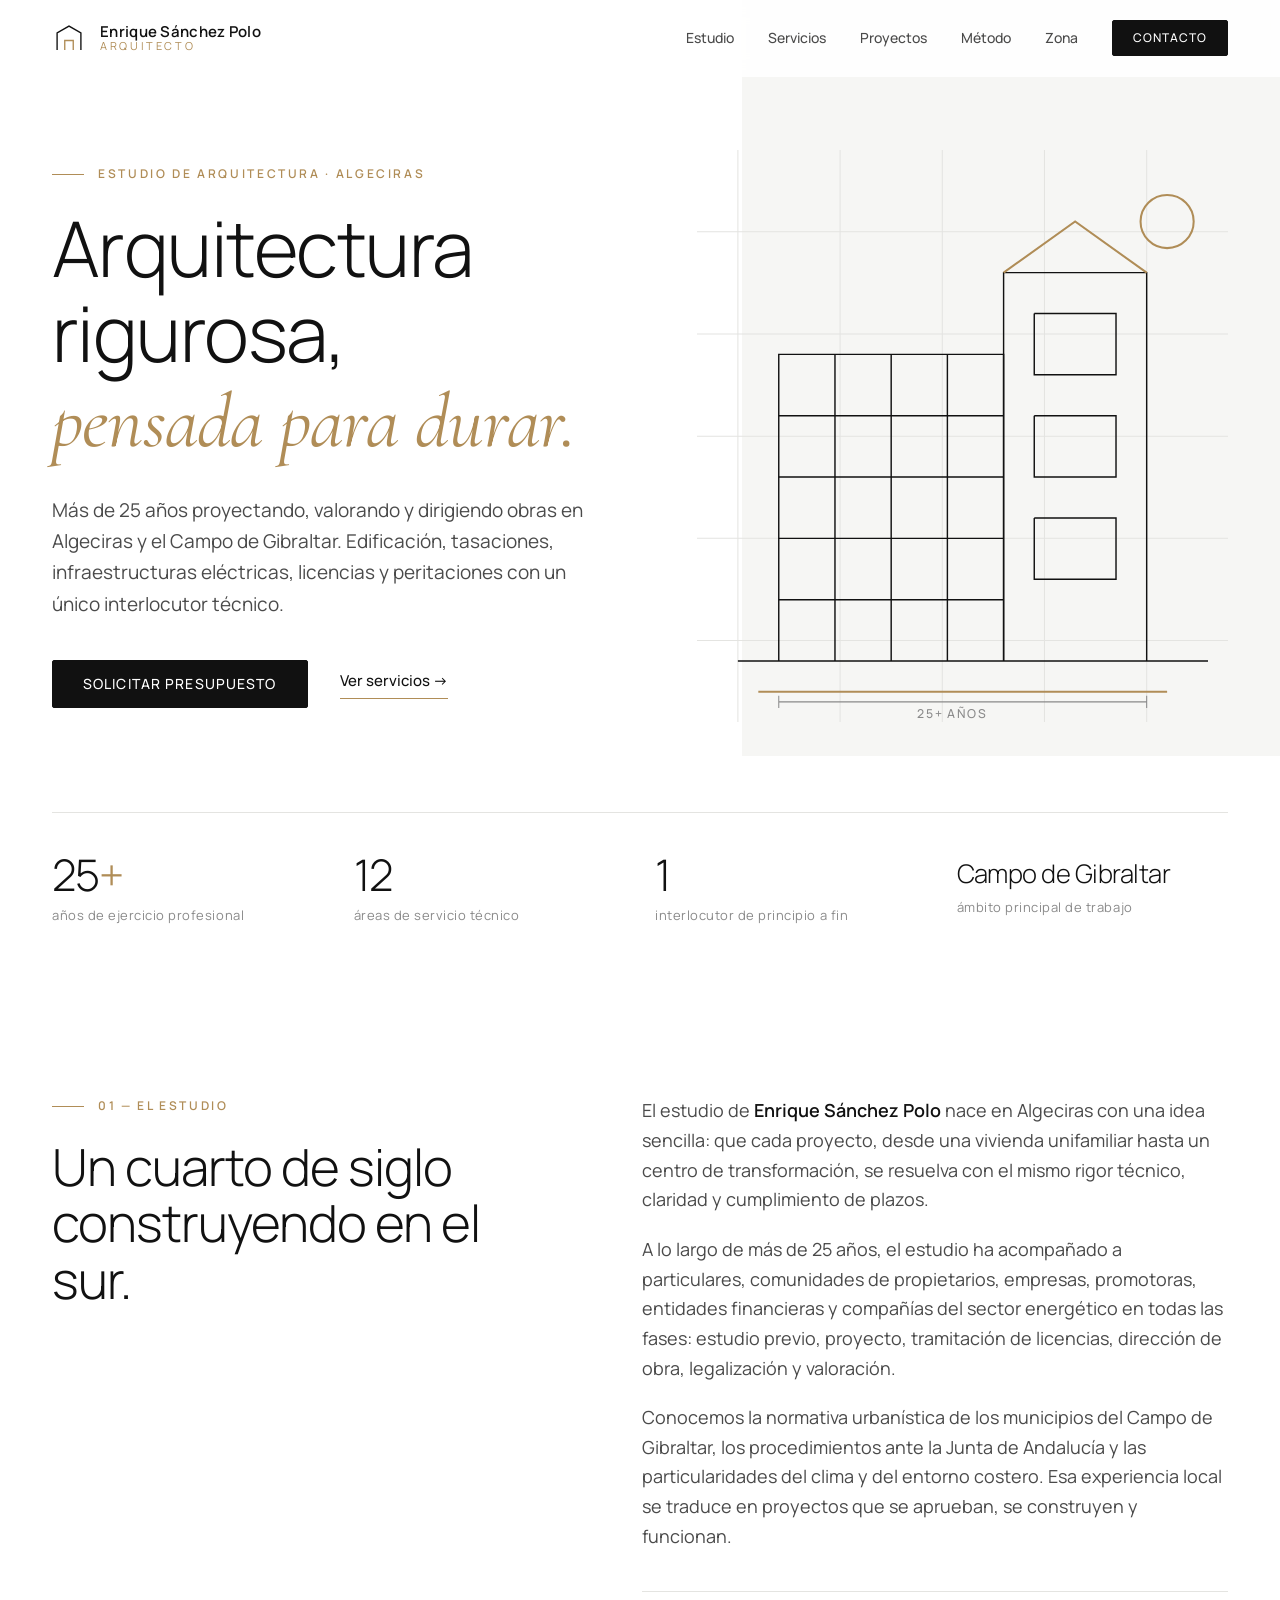
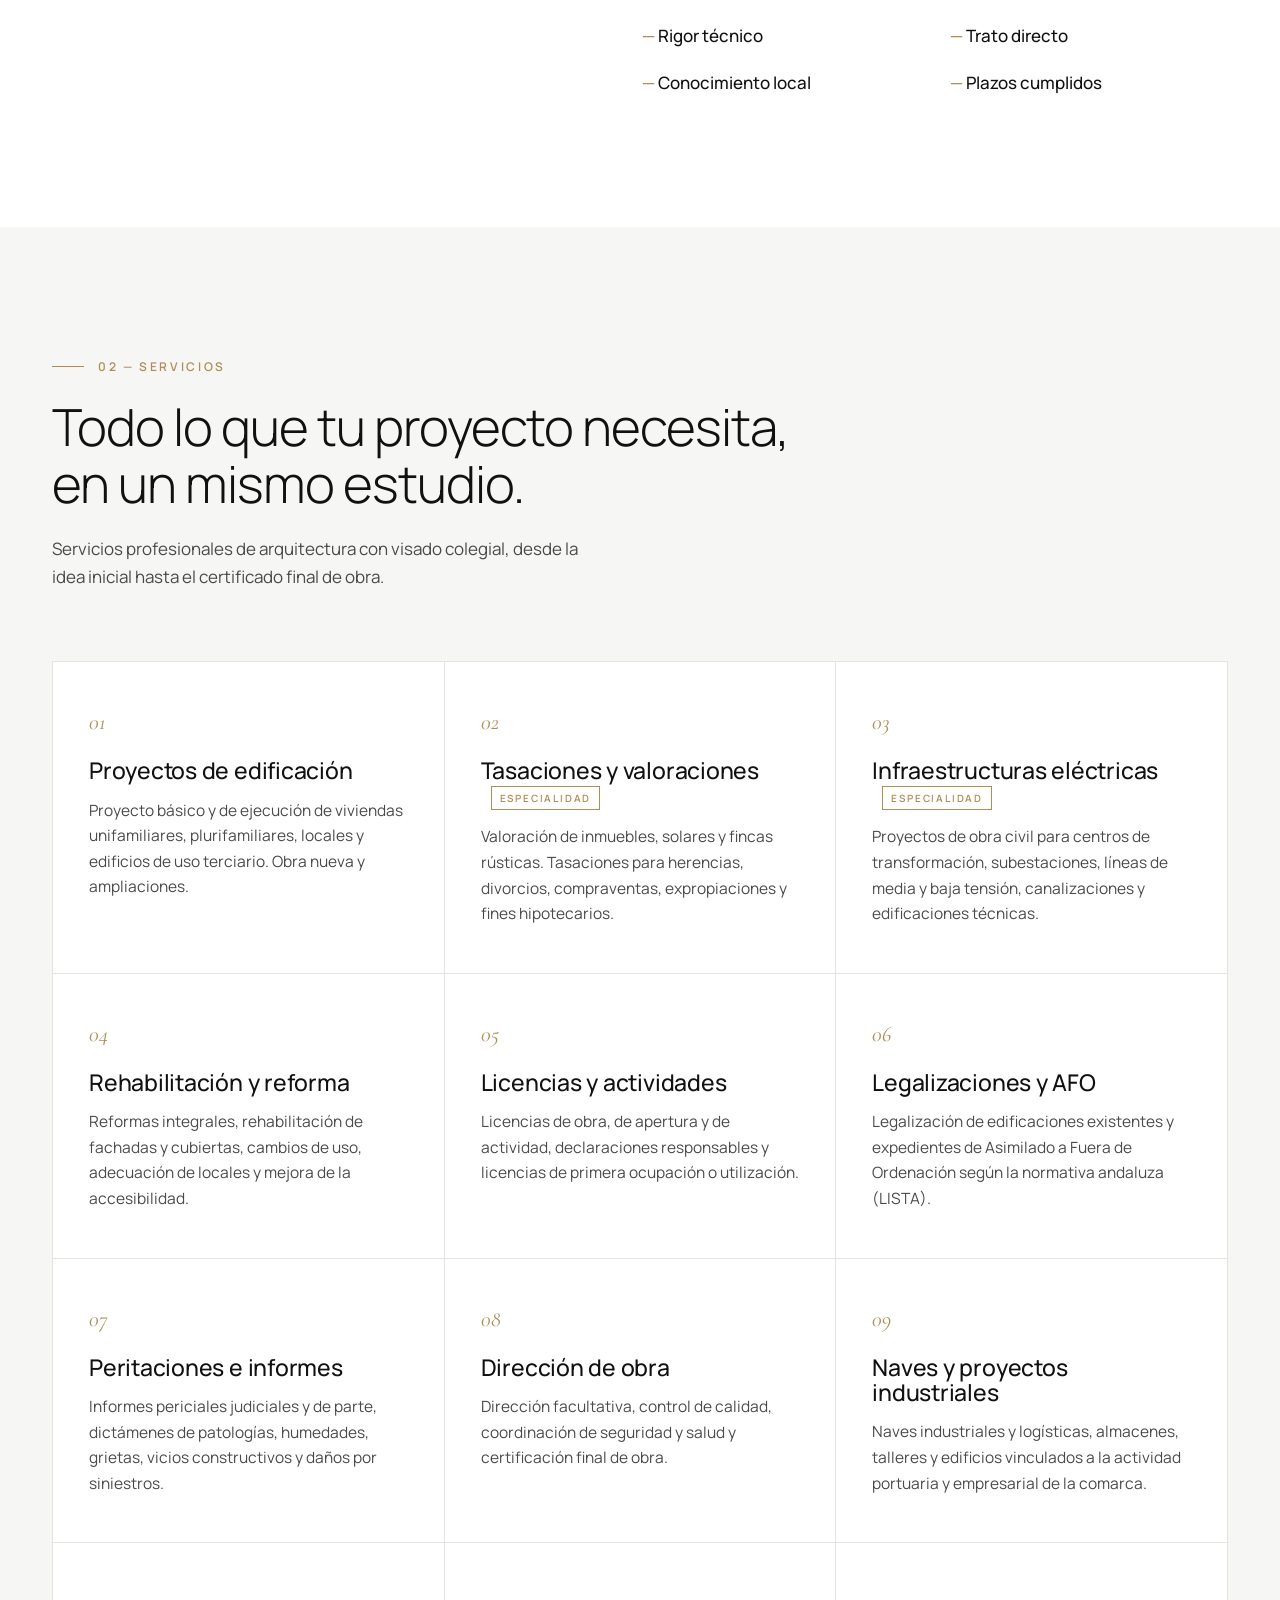
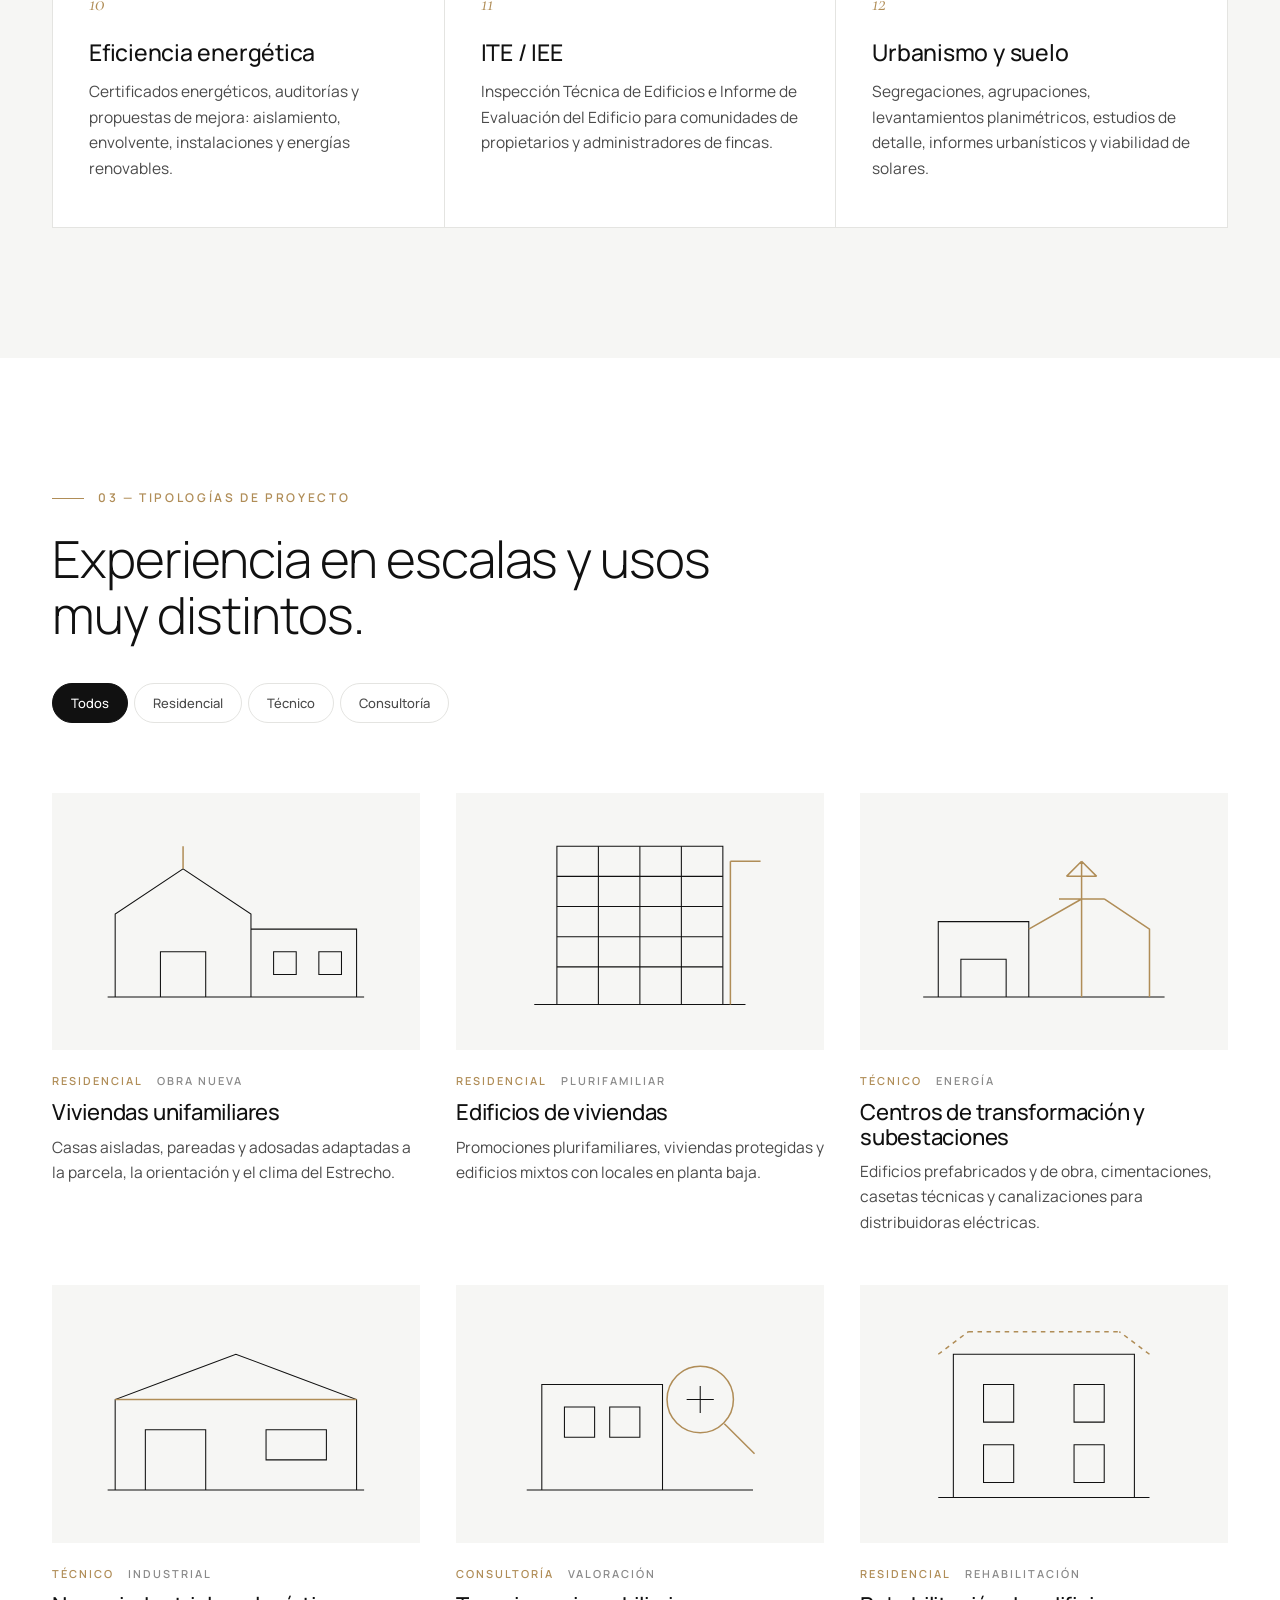
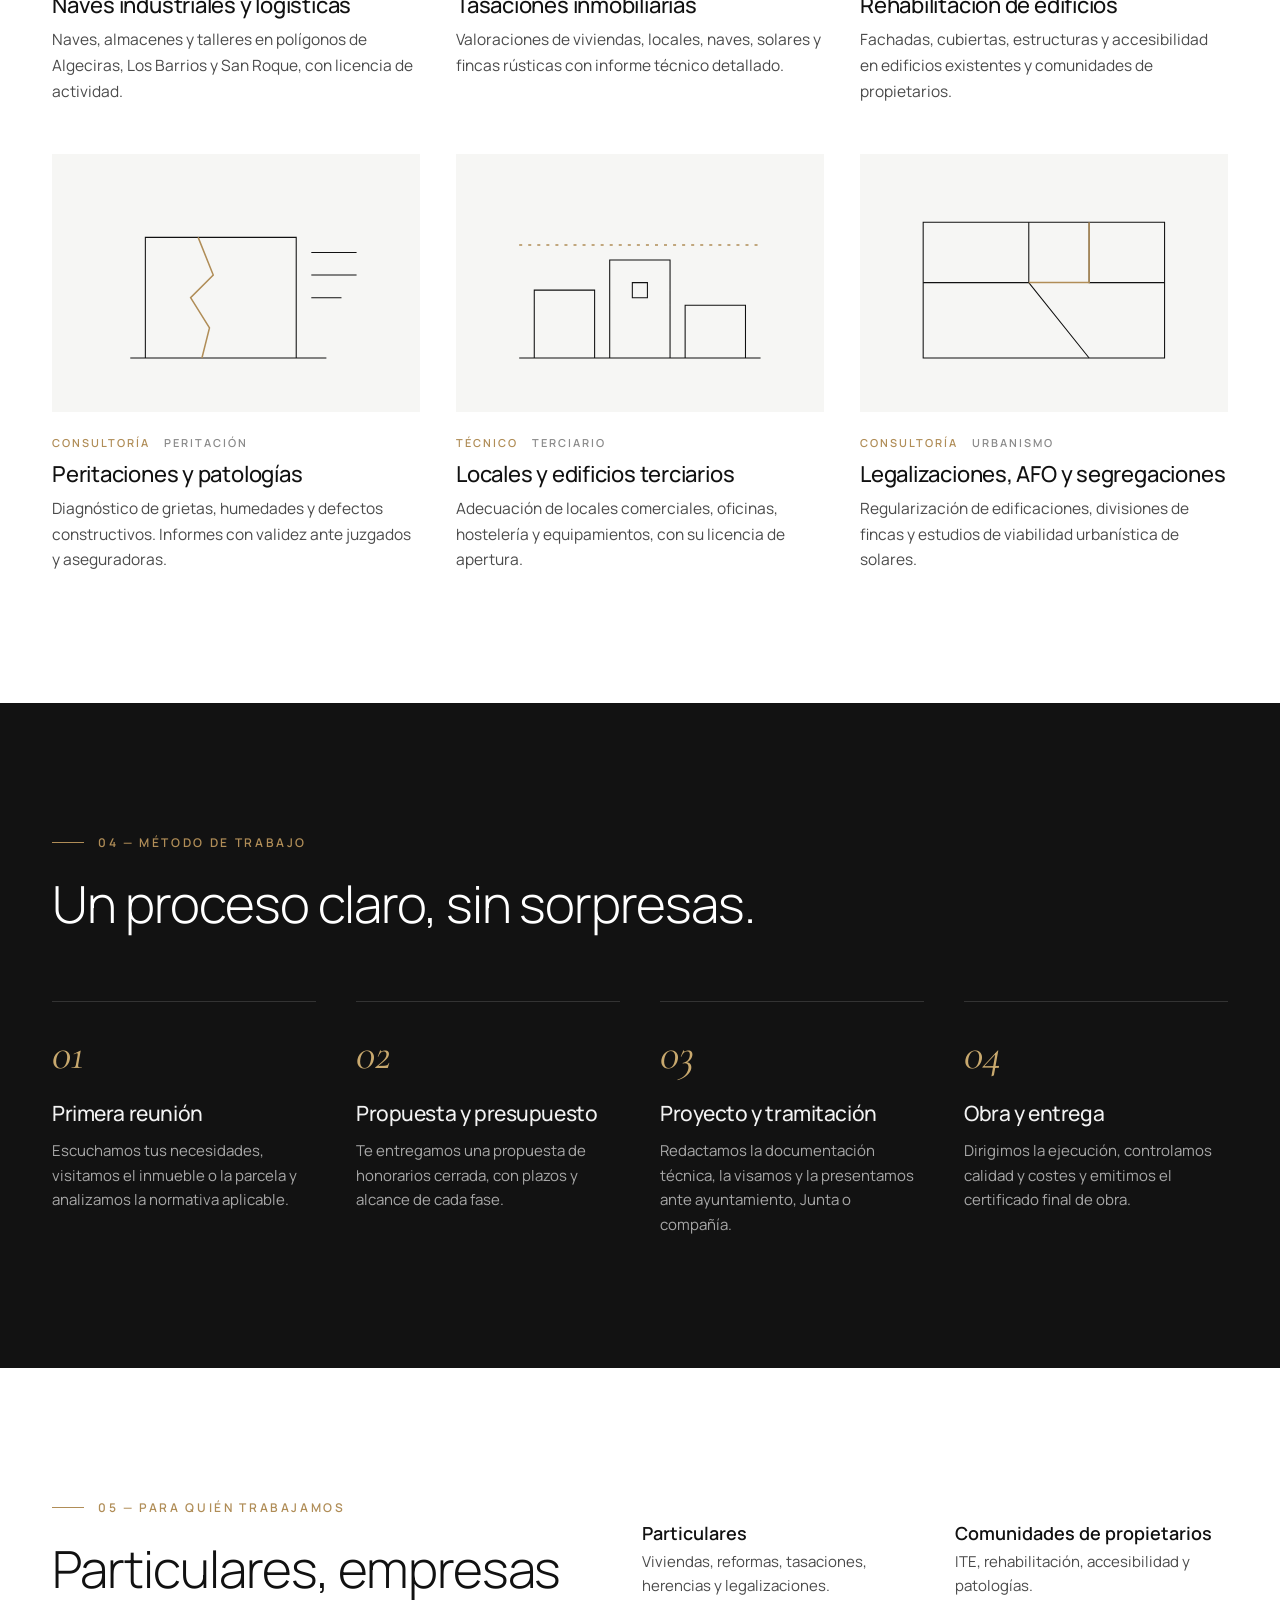
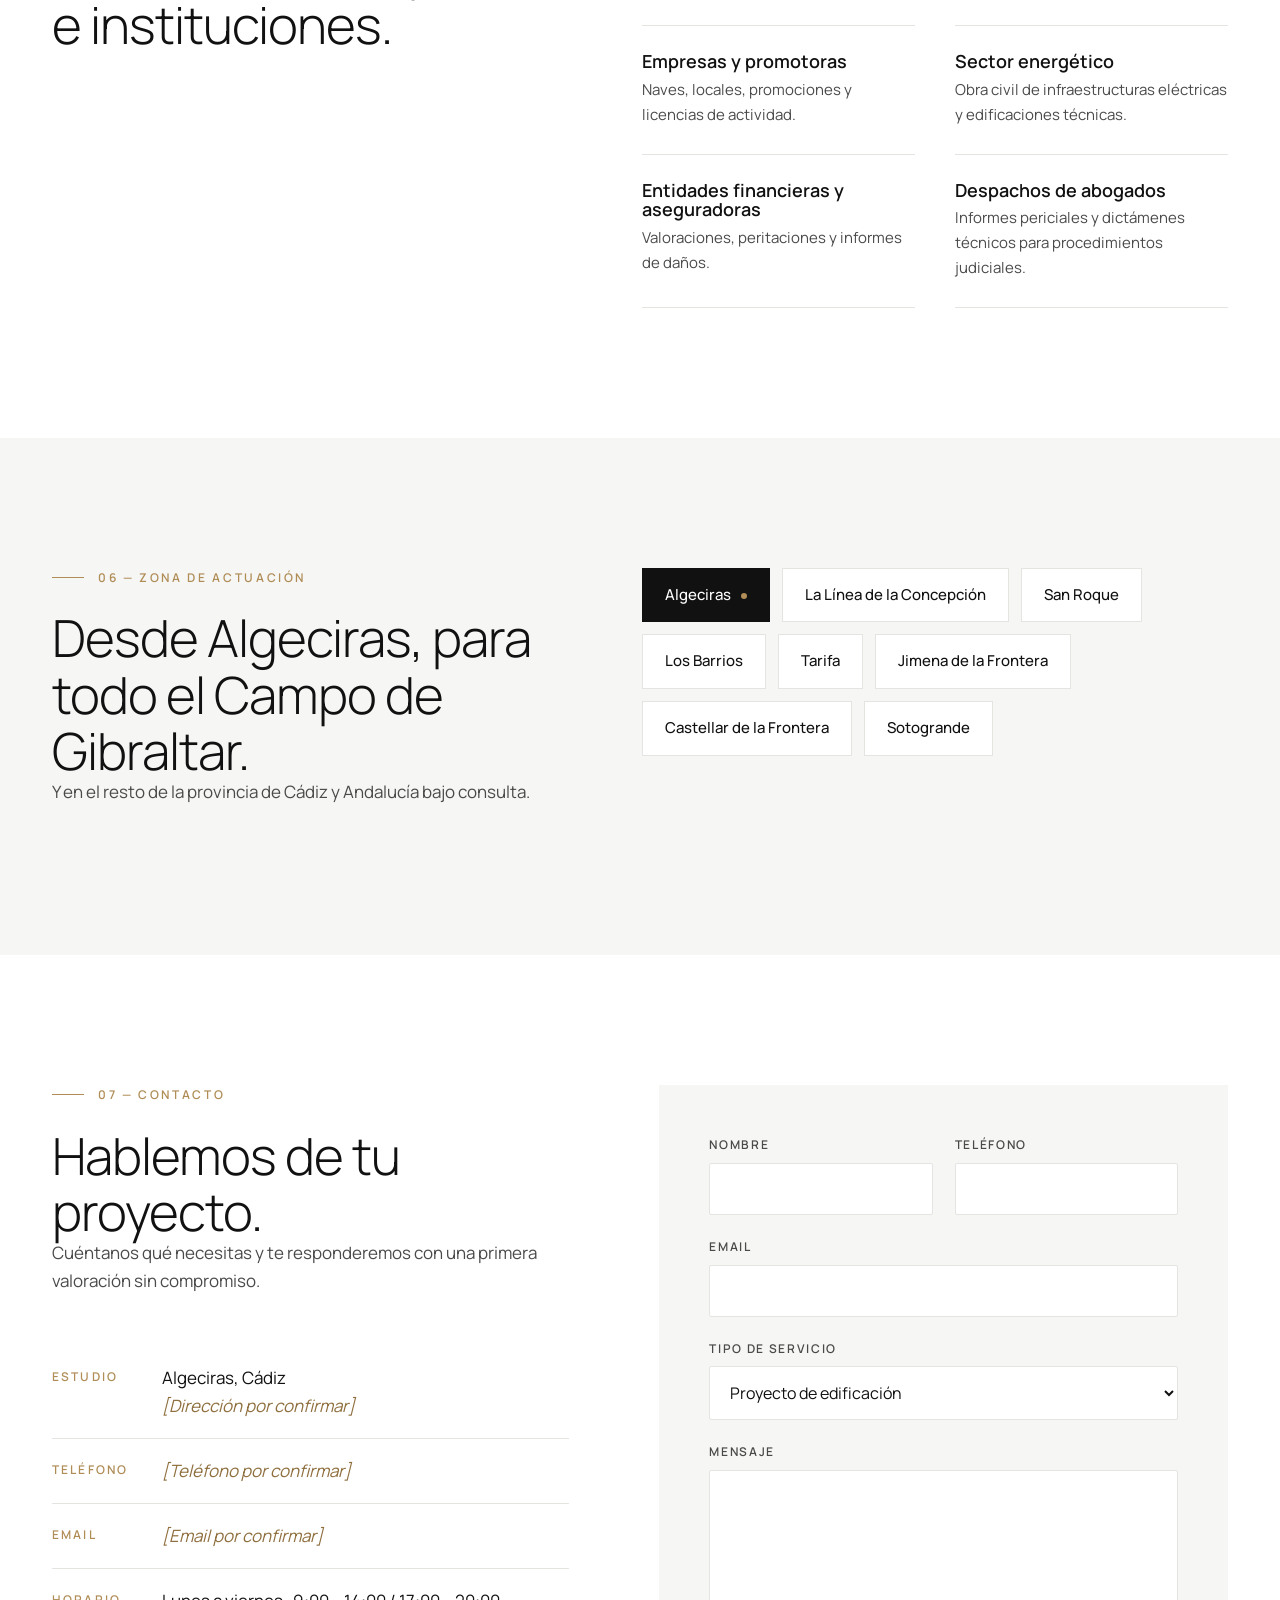
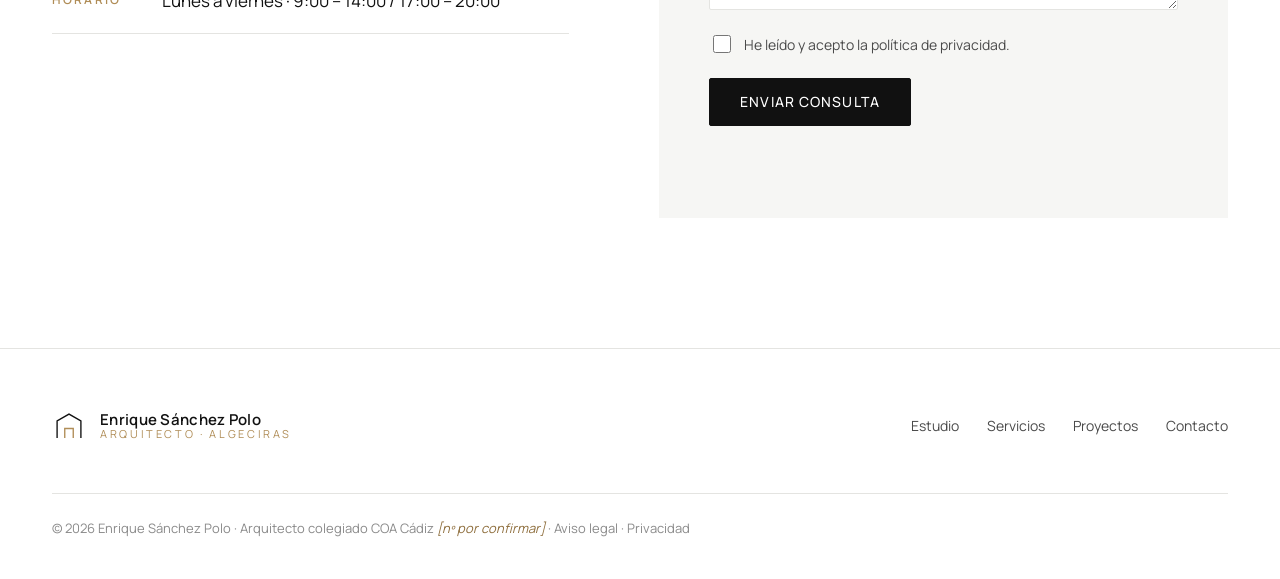
==== index.html @ bc20e87d "Web del estudio de arquitectura Enrique Sánchez Polo Página estática con diseño moderno en blanco, d" ====
<!doctype html>
<html lang="es">
<head>
  <meta charset="utf-8">
  <meta name="viewport" content="width=device-width, initial-scale=1">
  <title>Enrique Sánchez Polo · Arquitecto en Algeciras</title>
  <meta name="description" content="Estudio de arquitectura de Enrique Sánchez Polo en Algeciras. Más de 25 años de experiencia en proyectos de edificación, tasaciones, infraestructuras eléctricas, licencias, peritaciones y dirección de obra en el Campo de Gibraltar.">
  <link rel="preconnect" href="https://fonts.googleapis.com">
  <link rel="preconnect" href="https://fonts.gstatic.com" crossorigin>
  <link href="https://fonts.googleapis.com/css2?family=Manrope:wght@300;400;500;600&family=Cormorant+Garamond:ital,wght@0,400;0,500;1,400&display=swap" rel="stylesheet">
  <link rel="stylesheet" href="styles.css">
  <link rel="icon" href="data:image/svg+xml,%3Csvg xmlns='http://www.w3.org/2000/svg' viewBox='0 0 64 64'%3E%3Crect width='64' height='64' fill='%23fff'/%3E%3Cpath d='M14 50V22l18-10 18 10v28' fill='none' stroke='%23B08D57' stroke-width='3'/%3E%3Cpath d='M26 50V34h12v16' fill='none' stroke='%23111' stroke-width='3'/%3E%3C/svg%3E">
</head>
<body>

  <!-- CABECERA -->
  <header class="nav" id="top">
    <div class="nav__inner">
      <a href="#top" class="brand" aria-label="Inicio">
        <span class="brand__mark" aria-hidden="true">
          <svg viewBox="0 0 40 40"><path d="M6 34V14L20 6l14 8v20" /><path class="g" d="M15 34V23h10v11" /></svg>
        </span>
        <span class="brand__text">
          <strong>Enrique Sánchez Polo</strong>
          <small>Arquitecto</small>
        </span>
      </a>
      <button class="nav__toggle" aria-label="Abrir menú" aria-expanded="false"><span></span><span></span></button>
      <nav class="nav__links" aria-label="Principal">
        <a href="#estudio">Estudio</a>
        <a href="#servicios">Servicios</a>
        <a href="#tipologias">Proyectos</a>
        <a href="#metodo">Método</a>
        <a href="#zona">Zona</a>
        <a href="#contacto" class="btn btn--small">Contacto</a>
      </nav>
    </div>
  </header>

  <main>

    <!-- HERO -->
    <section class="hero">
      <div class="hero__grid container">
        <div class="hero__copy">
          <p class="eyebrow reveal">Estudio de arquitectura · Algeciras</p>
          <h1 class="reveal">Arquitectura rigurosa,<br><span class="gold">pensada para durar.</span></h1>
          <p class="lead reveal">Más de 25 años proyectando, valorando y dirigiendo obras en Algeciras y el Campo de Gibraltar. Edificación, tasaciones, infraestructuras eléctricas, licencias y peritaciones con un único interlocutor técnico.</p>
          <div class="hero__cta reveal">
            <a href="#contacto" class="btn">Solicitar presupuesto</a>
            <a href="#servicios" class="link-arrow">Ver servicios <span aria-hidden="true">→</span></a>
          </div>
        </div>

        <div class="hero__art reveal" aria-hidden="true">
          <svg viewBox="0 0 520 560" class="drawing">
            <!-- retícula -->
            <g class="grid-lines">
              <path d="M40 0v560M140 0v560M240 0v560M340 0v560M440 0v560"/>
              <path d="M0 80h520M0 180h520M0 280h520M0 380h520M0 480h520"/>
            </g>
            <!-- volumen principal -->
            <g class="ink">
              <path class="draw" d="M80 500V200h220v300"/>
              <path class="draw" d="M300 500V120h140v380"/>
              <path class="draw" d="M40 500h460"/>
              <path class="draw" d="M80 260h220M80 320h220M80 380h220M80 440h220"/>
              <path class="draw" d="M135 200v300M190 200v300M245 200v300"/>
              <path class="draw" d="M330 160h80v60h-80zM330 260h80v60h-80zM330 360h80v60h-80z"/>
            </g>
            <!-- acento dorado -->
            <g class="gold-line">
              <path class="draw" d="M300 120l70-50 70 50"/>
              <path class="draw" d="M60 530h400"/>
              <circle cx="460" cy="70" r="26" class="draw"/>
            </g>
            <!-- cotas -->
            <g class="dim">
              <path d="M80 540h360M80 534v12M440 534v12"/>
              <text x="250" y="556" text-anchor="middle">25+ años</text>
            </g>
          </svg>
        </div>
      </div>

      <div class="container">
        <ul class="stats">
          <li class="reveal"><strong>25<span class="gold">+</span></strong><span>años de ejercicio profesional</span></li>
          <li class="reveal"><strong>12</strong><span>áreas de servicio técnico</span></li>
          <li class="reveal"><strong>1</strong><span>interlocutor de principio a fin</span></li>
          <li class="reveal"><strong class="stats__text">Campo de Gibraltar</strong><span>ámbito principal de trabajo</span></li>
        </ul>
      </div>
    </section>

    <!-- ESTUDIO -->
    <section class="section" id="estudio">
      <div class="container split">
        <div>
          <p class="eyebrow reveal">01 — El estudio</p>
          <h2 class="reveal">Un cuarto de siglo construyendo en el sur.</h2>
        </div>
        <div class="split__body">
          <p class="reveal">El estudio de <strong>Enrique Sánchez Polo</strong> nace en Algeciras con una idea sencilla: que cada proyecto, desde una vivienda unifamiliar hasta un centro de transformación, se resuelva con el mismo rigor técnico, claridad y cumplimiento de plazos.</p>
          <p class="reveal">A lo largo de más de 25 años, el estudio ha acompañado a particulares, comunidades de propietarios, empresas, promotoras, entidades financieras y compañías del sector energético en todas las fases: estudio previo, proyecto, tramitación de licencias, dirección de obra, legalización y valoración.</p>
          <p class="reveal">Conocemos la normativa urbanística de los municipios del Campo de Gibraltar, los procedimientos ante la Junta de Andalucía y las particularidades del clima y del entorno costero. Esa experiencia local se traduce en proyectos que se aprueban, se construyen y funcionan.</p>
          <div class="values reveal">
            <div><span class="gold">—</span> Rigor técnico</div>
            <div><span class="gold">—</span> Trato directo</div>
            <div><span class="gold">—</span> Conocimiento local</div>
            <div><span class="gold">—</span> Plazos cumplidos</div>
          </div>
        </div>
      </div>
    </section>

    <!-- SERVICIOS -->
    <section class="section section--grey" id="servicios">
      <div class="container">
        <div class="section__head">
          <p class="eyebrow reveal">02 — Servicios</p>
          <h2 class="reveal">Todo lo que tu proyecto necesita, en un mismo estudio.</h2>
          <p class="section__intro reveal">Servicios profesionales de arquitectura con visado colegial, desde la idea inicial hasta el certificado final de obra.</p>
        </div>

        <div class="services">
          <article class="service reveal">
            <span class="service__num">01</span>
            <h3>Proyectos de edificación</h3>
            <p>Proyecto básico y de ejecución de viviendas unifamiliares, plurifamiliares, locales y edificios de uso terciario. Obra nueva y ampliaciones.</p>
          </article>
          <article class="service service--featured reveal">
            <span class="service__num">02</span>
            <h3>Tasaciones y valoraciones</h3>
            <p>Valoración de inmuebles, solares y fincas rústicas. Tasaciones para herencias, divorcios, compraventas, expropiaciones y fines hipotecarios.</p>
          </article>
          <article class="service service--featured reveal">
            <span class="service__num">03</span>
            <h3>Infraestructuras eléctricas</h3>
            <p>Proyectos de obra civil para centros de transformación, subestaciones, líneas de media y baja tensión, canalizaciones y edificaciones técnicas.</p>
          </article>
          <article class="service reveal">
            <span class="service__num">04</span>
            <h3>Rehabilitación y reforma</h3>
            <p>Reformas integrales, rehabilitación de fachadas y cubiertas, cambios de uso, adecuación de locales y mejora de la accesibilidad.</p>
          </article>
          <article class="service reveal">
            <span class="service__num">05</span>
            <h3>Licencias y actividades</h3>
            <p>Licencias de obra, de apertura y de actividad, declaraciones responsables y licencias de primera ocupación o utilización.</p>
          </article>
          <article class="service reveal">
            <span class="service__num">06</span>
            <h3>Legalizaciones y AFO</h3>
            <p>Legalización de edificaciones existentes y expedientes de Asimilado a Fuera de Ordenación según la normativa andaluza (LISTA).</p>
          </article>
          <article class="service reveal">
            <span class="service__num">07</span>
            <h3>Peritaciones e informes</h3>
            <p>Informes periciales judiciales y de parte, dictámenes de patologías, humedades, grietas, vicios constructivos y daños por siniestros.</p>
          </article>
          <article class="service reveal">
            <span class="service__num">08</span>
            <h3>Dirección de obra</h3>
            <p>Dirección facultativa, control de calidad, coordinación de seguridad y salud y certificación final de obra.</p>
          </article>
          <article class="service reveal">
            <span class="service__num">09</span>
            <h3>Naves y proyectos industriales</h3>
            <p>Naves industriales y logísticas, almacenes, talleres y edificios vinculados a la actividad portuaria y empresarial de la comarca.</p>
          </article>
          <article class="service reveal">
            <span class="service__num">10</span>
            <h3>Eficiencia energética</h3>
            <p>Certificados energéticos, auditorías y propuestas de mejora: aislamiento, envolvente, instalaciones y energías renovables.</p>
          </article>
          <article class="service reveal">
            <span class="service__num">11</span>
            <h3>ITE / IEE</h3>
            <p>Inspección Técnica de Edificios e Informe de Evaluación del Edificio para comunidades de propietarios y administradores de fincas.</p>
          </article>
          <article class="service reveal">
            <span class="service__num">12</span>
            <h3>Urbanismo y suelo</h3>
            <p>Segregaciones, agrupaciones, levantamientos planimétricos, estudios de detalle, informes urbanísticos y viabilidad de solares.</p>
          </article>
        </div>
      </div>
    </section>

    <!-- TIPOLOGÍAS -->
    <section class="section" id="tipologias">
      <div class="container">
        <div class="section__head section__head--row">
          <div>
            <p class="eyebrow reveal">03 — Tipologías de proyecto</p>
            <h2 class="reveal">Experiencia en escalas y usos muy distintos.</h2>
          </div>
          <div class="filters reveal" role="tablist" aria-label="Filtrar tipologías">
            <button class="filter is-active" data-filter="all">Todos</button>
            <button class="filter" data-filter="residencial">Residencial</button>
            <button class="filter" data-filter="tecnico">Técnico</button>
            <button class="filter" data-filter="consultoria">Consultoría</button>
          </div>
        </div>

        <div class="projects">
          <article class="project reveal" data-cat="residencial">
            <div class="project__img">
              <svg viewBox="0 0 400 280" aria-hidden="true"><path class="ink" d="M40 240V130l90-60 90 60v110M220 240V150h140v90M30 240h340"/><path class="ink" d="M100 240v-60h60v60M250 180h30v30h-30zM310 180h30v30h-30z"/><path class="gold-stroke" d="M130 70V40"/></svg>
            </div>
            <div class="project__meta"><span>Residencial</span><span>Obra nueva</span></div>
            <h3>Viviendas unifamiliares</h3>
            <p>Casas aisladas, pareadas y adosadas adaptadas a la parcela, la orientación y el clima del Estrecho.</p>
          </article>

          <article class="project reveal" data-cat="residencial">
            <div class="project__img">
              <svg viewBox="0 0 400 280" aria-hidden="true"><path class="ink" d="M90 250V40h220v210M60 250h280"/><path class="ink" d="M90 80h220M90 120h220M90 160h220M90 200h220M145 40v210M200 40v210M255 40v210"/><path class="gold-stroke" d="M320 60h40M320 250V60"/></svg>
            </div>
            <div class="project__meta"><span>Residencial</span><span>Plurifamiliar</span></div>
            <h3>Edificios de viviendas</h3>
            <p>Promociones plurifamiliares, viviendas protegidas y edificios mixtos con locales en planta baja.</p>
          </article>

          <article class="project reveal" data-cat="tecnico">
            <div class="project__img">
              <svg viewBox="0 0 400 280" aria-hidden="true"><path class="ink" d="M60 240V140h120v100M40 240h320"/><path class="ink" d="M90 240v-50h60v50"/><path class="gold-stroke" d="M250 240V60M230 80h40M220 110h60M250 60l-20 20M250 60l20 20M180 150l70-40M280 110l60 40v90"/></svg>
            </div>
            <div class="project__meta"><span>Técnico</span><span>Energía</span></div>
            <h3>Centros de transformación y subestaciones</h3>
            <p>Edificios prefabricados y de obra, cimentaciones, casetas técnicas y canalizaciones para distribuidoras eléctricas.</p>
          </article>

          <article class="project reveal" data-cat="tecnico">
            <div class="project__img">
              <svg viewBox="0 0 400 280" aria-hidden="true"><path class="ink" d="M40 240V120l160-60 160 60v120M30 240h340"/><path class="ink" d="M80 240v-80h80v80M240 160h80v40h-80z"/><path class="gold-stroke" d="M40 120h320"/></svg>
            </div>
            <div class="project__meta"><span>Técnico</span><span>Industrial</span></div>
            <h3>Naves industriales y logísticas</h3>
            <p>Naves, almacenes y talleres en polígonos de Algeciras, Los Barrios y San Roque, con licencia de actividad.</p>
          </article>

          <article class="project reveal" data-cat="consultoria">
            <div class="project__img">
              <svg viewBox="0 0 400 280" aria-hidden="true"><path class="ink" d="M70 240V100h160v140M50 240h300"/><path class="ink" d="M100 130h40v40h-40zM160 130h40v40h-40z"/><circle class="gold-stroke" cx="280" cy="120" r="44"/><path class="gold-stroke" d="M312 152l40 40"/><path class="ink" d="M262 120h36M280 102v36"/></svg>
            </div>
            <div class="project__meta"><span>Consultoría</span><span>Valoración</span></div>
            <h3>Tasaciones inmobiliarias</h3>
            <p>Valoraciones de viviendas, locales, naves, solares y fincas rústicas con informe técnico detallado.</p>
          </article>

          <article class="project reveal" data-cat="residencial">
            <div class="project__img">
              <svg viewBox="0 0 400 280" aria-hidden="true"><path class="ink" d="M80 250V60h240v190M60 250h280"/><path class="ink" d="M120 100h40v50h-40zM240 100h40v50h-40zM120 180h40v50h-40zM240 180h40v50h-40z"/><path class="gold-stroke" d="M60 60l40-30M340 60l-40-30M100 30h200" stroke-dasharray="6 6"/></svg>
            </div>
            <div class="project__meta"><span>Residencial</span><span>Rehabilitación</span></div>
            <h3>Rehabilitación de edificios</h3>
            <p>Fachadas, cubiertas, estructuras y accesibilidad en edificios existentes y comunidades de propietarios.</p>
          </article>

          <article class="project reveal" data-cat="consultoria">
            <div class="project__img">
              <svg viewBox="0 0 400 280" aria-hidden="true"><path class="ink" d="M80 240V80h200v160M60 240h260"/><path class="gold-stroke" d="M150 80l20 50-30 30 25 40-10 40"/><path class="ink" d="M300 100h60M300 130h60M300 160h40"/></svg>
            </div>
            <div class="project__meta"><span>Consultoría</span><span>Peritación</span></div>
            <h3>Peritaciones y patologías</h3>
            <p>Diagnóstico de grietas, humedades y defectos constructivos. Informes con validez ante juzgados y aseguradoras.</p>
          </article>

          <article class="project reveal" data-cat="tecnico">
            <div class="project__img">
              <svg viewBox="0 0 400 280" aria-hidden="true"><path class="ink" d="M40 240h320M60 240V150h80v90M160 240V110h80v130M260 240V170h80v70"/><path class="gold-stroke" d="M40 90h320" stroke-dasharray="4 8"/><path class="ink" d="M190 140h20v20h-20z"/></svg>
            </div>
            <div class="project__meta"><span>Técnico</span><span>Terciario</span></div>
            <h3>Locales y edificios terciarios</h3>
            <p>Adecuación de locales comerciales, oficinas, hostelería y equipamientos, con su licencia de apertura.</p>
          </article>

          <article class="project reveal" data-cat="consultoria">
            <div class="project__img">
              <svg viewBox="0 0 400 280" aria-hidden="true"><path class="ink" d="M40 60h320v180H40z"/><path class="ink" d="M40 140h140V60M180 140l80 100M260 60v80h100"/><path class="gold-stroke" d="M180 140h80v-80"/></svg>
            </div>
            <div class="project__meta"><span>Consultoría</span><span>Urbanismo</span></div>
            <h3>Legalizaciones, AFO y segregaciones</h3>
            <p>Regularización de edificaciones, divisiones de fincas y estudios de viabilidad urbanística de solares.</p>
          </article>
        </div>
      </div>
    </section>

    <!-- MÉTODO -->
    <section class="section section--dark" id="metodo">
      <div class="container">
        <div class="section__head">
          <p class="eyebrow reveal">04 — Método de trabajo</p>
          <h2 class="reveal">Un proceso claro, sin sorpresas.</h2>
        </div>
        <ol class="steps">
          <li class="reveal"><span class="steps__n">01</span><h3>Primera reunión</h3><p>Escuchamos tus necesidades, visitamos el inmueble o la parcela y analizamos la normativa aplicable.</p></li>
          <li class="reveal"><span class="steps__n">02</span><h3>Propuesta y presupuesto</h3><p>Te entregamos una propuesta de honorarios cerrada, con plazos y alcance de cada fase.</p></li>
          <li class="reveal"><span class="steps__n">03</span><h3>Proyecto y tramitación</h3><p>Redactamos la documentación técnica, la visamos y la presentamos ante ayuntamiento, Junta o compañía.</p></li>
          <li class="reveal"><span class="steps__n">04</span><h3>Obra y entrega</h3><p>Dirigimos la ejecución, controlamos calidad y costes y emitimos el certificado final de obra.</p></li>
        </ol>
      </div>
    </section>

    <!-- CLIENTES -->
    <section class="section">
      <div class="container split">
        <div>
          <p class="eyebrow reveal">05 — Para quién trabajamos</p>
          <h2 class="reveal">Particulares, empresas e instituciones.</h2>
        </div>
        <ul class="clients">
          <li class="reveal"><h3>Particulares</h3><p>Viviendas, reformas, tasaciones, herencias y legalizaciones.</p></li>
          <li class="reveal"><h3>Comunidades de propietarios</h3><p>ITE, rehabilitación, accesibilidad y patologías.</p></li>
          <li class="reveal"><h3>Empresas y promotoras</h3><p>Naves, locales, promociones y licencias de actividad.</p></li>
          <li class="reveal"><h3>Sector energético</h3><p>Obra civil de infraestructuras eléctricas y edificaciones técnicas.</p></li>
          <li class="reveal"><h3>Entidades financieras y aseguradoras</h3><p>Valoraciones, peritaciones y informes de daños.</p></li>
          <li class="reveal"><h3>Despachos de abogados</h3><p>Informes periciales y dictámenes técnicos para procedimientos judiciales.</p></li>
        </ul>
      </div>
    </section>

    <!-- ZONA -->
    <section class="section section--grey" id="zona">
      <div class="container split">
        <div>
          <p class="eyebrow reveal">06 — Zona de actuación</p>
          <h2 class="reveal">Desde Algeciras, para todo el Campo de Gibraltar.</h2>
          <p class="reveal muted">Y en el resto de la provincia de Cádiz y Andalucía bajo consulta.</p>
        </div>
        <ul class="towns reveal">
          <li class="is-main">Algeciras</li>
          <li>La Línea de la Concepción</li>
          <li>San Roque</li>
          <li>Los Barrios</li>
          <li>Tarifa</li>
          <li>Jimena de la Frontera</li>
          <li>Castellar de la Frontera</li>
          <li>Sotogrande</li>
        </ul>
      </div>
    </section>

    <!-- CONTACTO -->
    <section class="section" id="contacto">
      <div class="container contact">
        <div class="contact__info">
          <p class="eyebrow reveal">07 — Contacto</p>
          <h2 class="reveal">Hablemos de tu proyecto.</h2>
          <p class="reveal muted">Cuéntanos qué necesitas y te responderemos con una primera valoración sin compromiso.</p>
          <dl class="contact__list reveal">
            <div><dt>Estudio</dt><dd>Algeciras, Cádiz<br><span class="todo">[Dirección por confirmar]</span></dd></div>
            <div><dt>Teléfono</dt><dd><a href="tel:+34000000000" class="todo">[Teléfono por confirmar]</a></dd></div>
            <div><dt>Email</dt><dd><a href="mailto:info@enriquesanchezpolo.es" class="todo">[Email por confirmar]</a></dd></div>
            <div><dt>Horario</dt><dd>Lunes a viernes · 9:00 – 14:00 / 17:00 – 20:00</dd></div>
          </dl>
        </div>

        <form class="form reveal" id="contact-form" novalidate>
          <div class="form__row">
            <label>Nombre<input type="text" name="nombre" required autocomplete="name"></label>
            <label>Teléfono<input type="tel" name="telefono" autocomplete="tel"></label>
          </div>
          <label>Email<input type="email" name="email" required autocomplete="email"></label>
          <label>Tipo de servicio
            <select name="servicio">
              <option>Proyecto de edificación</option>
              <option>Tasación / valoración</option>
              <option>Infraestructura eléctrica</option>
              <option>Rehabilitación o reforma</option>
              <option>Licencia o legalización</option>
              <option>Peritación o informe</option>
              <option>Otro</option>
            </select>
          </label>
          <label>Mensaje<textarea name="mensaje" rows="5" required></textarea></label>
          <label class="check"><input type="checkbox" required> He leído y acepto la política de privacidad.</label>
          <button type="submit" class="btn">Enviar consulta</button>
          <p class="form__status" role="status" aria-live="polite"></p>
        </form>
      </div>
    </section>
  </main>

  <footer class="footer">
    <div class="container footer__inner">
      <div class="brand brand--footer">
        <span class="brand__mark" aria-hidden="true"><svg viewBox="0 0 40 40"><path d="M6 34V14L20 6l14 8v20" /><path class="g" d="M15 34V23h10v11" /></svg></span>
        <span class="brand__text"><strong>Enrique Sánchez Polo</strong><small>Arquitecto · Algeciras</small></span>
      </div>
      <nav class="footer__links" aria-label="Pie">
        <a href="#estudio">Estudio</a><a href="#servicios">Servicios</a><a href="#tipologias">Proyectos</a><a href="#contacto">Contacto</a>
      </nav>
      <p class="footer__legal">© <span id="year"></span> Enrique Sánchez Polo · Arquitecto colegiado COA Cádiz <span class="todo">[nº por confirmar]</span> · <a href="#">Aviso legal</a> · <a href="#">Privacidad</a></p>
    </div>
  </footer>

  <script src="script.js"></script>
</body>
</html>
---- styles.css ----
:root {
  --bg: #ffffff;
  --bg-soft: #f6f6f4;
  --bg-dark: #121212;
  --ink: #111111;
  --ink-2: #4a4a4a;
  --ink-3: #8a8a8a;
  --line: #e4e4e1;
  --gold: #b08d57;
  --gold-2: #c9a96e;
  --gold-dark: #8f6f3e;
  --radius: 2px;
  --sans: "Manrope", system-ui, -apple-system, "Segoe UI", sans-serif;
  --serif: "Cormorant Garamond", Georgia, serif;
  --max: 1240px;
  --ease: cubic-bezier(.2, .7, .2, 1);
}

*, *::before, *::after { box-sizing: border-box; }
html { scroll-behavior: smooth; scroll-padding-top: 84px; }
body {
  margin: 0;
  background: var(--bg);
  color: var(--ink);
  font-family: var(--sans);
  font-weight: 400;
  font-size: 17px;
  line-height: 1.65;
  -webkit-font-smoothing: antialiased;
  overflow-x: hidden;
}
img, svg { display: block; max-width: 100%; }
a { color: inherit; text-decoration: none; }
h1, h2, h3 { margin: 0; font-weight: 300; letter-spacing: -0.02em; line-height: 1.1; }
p { margin: 0 0 1.1em; }

.container { width: 100%; max-width: var(--max); margin: 0 auto; padding: 0 32px; }
.gold { color: var(--gold); }
.muted { color: var(--ink-2); }
.todo { color: var(--gold-dark); font-style: italic; }

.eyebrow {
  font-size: 12px;
  letter-spacing: 0.22em;
  text-transform: uppercase;
  color: var(--gold);
  font-weight: 600;
  margin-bottom: 22px;
  display: flex;
  align-items: center;
  gap: 14px;
}
.eyebrow::before { content: ""; width: 32px; height: 1px; background: var(--gold); }

/* Botones */
.btn {
  display: inline-flex; align-items: center; justify-content: center;
  padding: 16px 30px;
  background: var(--ink); color: #fff;
  border: 1px solid var(--ink);
  font: 500 14px/1 var(--sans); letter-spacing: 0.08em; text-transform: uppercase;
  border-radius: var(--radius);
  cursor: pointer;
  transition: background .3s var(--ease), color .3s var(--ease), border-color .3s var(--ease);
}
.btn:hover { background: var(--gold); border-color: var(--gold); }
.btn--small { padding: 11px 20px; font-size: 12px; }
.link-arrow { font-weight: 500; font-size: 15px; border-bottom: 1px solid var(--gold); padding-bottom: 4px; transition: color .3s; }
.link-arrow:hover { color: var(--gold); }
.link-arrow span { display: inline-block; transition: transform .3s var(--ease); }
.link-arrow:hover span { transform: translateX(4px); }

/* Navegación */
.nav {
  position: fixed; inset: 0 0 auto 0; z-index: 50;
  background: rgba(255,255,255,.86);
  backdrop-filter: saturate(1.4) blur(14px);
  -webkit-backdrop-filter: saturate(1.4) blur(14px);
  border-bottom: 1px solid transparent;
  transition: border-color .3s;
}
.nav.is-scrolled { border-bottom-color: var(--line); }
.nav__inner { max-width: var(--max); margin: 0 auto; padding: 0 32px; height: 76px; display: flex; align-items: center; justify-content: space-between; }
.brand { display: flex; align-items: center; gap: 14px; }
.brand__mark svg { width: 34px; height: 34px; fill: none; stroke: var(--ink); stroke-width: 1.6; }
.brand__mark .g { stroke: var(--gold); }
.brand__text { display: flex; flex-direction: column; line-height: 1.15; }
.brand__text strong { font-weight: 600; font-size: 15px; letter-spacing: 0.02em; }
.brand__text small { font-size: 11px; letter-spacing: 0.24em; text-transform: uppercase; color: var(--gold); }
.nav__links { display: flex; align-items: center; gap: 34px; font-size: 14px; font-weight: 500; }
.nav__links a:not(.btn) { color: var(--ink-2); position: relative; transition: color .3s; }
.nav__links a:not(.btn)::after { content: ""; position: absolute; left: 0; bottom: -6px; width: 0; height: 1px; background: var(--gold); transition: width .3s var(--ease); }
.nav__links a:not(.btn):hover { color: var(--ink); }
.nav__links a:not(.btn):hover::after { width: 100%; }
.nav__toggle { display: none; background: none; border: 0; width: 40px; height: 40px; cursor: pointer; position: relative; }
.nav__toggle span { position: absolute; left: 9px; right: 9px; height: 1.5px; background: var(--ink); transition: transform .3s var(--ease), top .3s; }
.nav__toggle span:first-child { top: 15px; }
.nav__toggle span:last-child { top: 24px; }
.nav.is-open .nav__toggle span:first-child { top: 20px; transform: rotate(45deg); }
.nav.is-open .nav__toggle span:last-child { top: 20px; transform: rotate(-45deg); }

/* Hero */
.hero { padding: 150px 0 40px; position: relative; }
.hero::before {
  content: ""; position: absolute; top: 0; right: 0; bottom: 210px; width: 42%;
  background: var(--bg-soft); z-index: -1;
}
.hero__grid { display: grid; grid-template-columns: 1.1fr 1fr; gap: 60px; align-items: center; }
.hero h1 { font-size: clamp(42px, 6vw, 82px); font-weight: 300; margin-bottom: 30px; }
.hero h1 .gold { font-family: var(--serif); font-style: italic; font-weight: 400; letter-spacing: -0.01em; }
.lead { font-size: 19px; color: var(--ink-2); max-width: 540px; margin-bottom: 40px; }
.hero__cta { display: flex; align-items: center; gap: 32px; flex-wrap: wrap; }

.drawing { width: 100%; height: auto; }
.drawing .grid-lines path { stroke: var(--line); stroke-width: 1; fill: none; }
.drawing .ink path { stroke: var(--ink); stroke-width: 1.4; fill: none; }
.drawing .gold-line path, .drawing .gold-line circle { stroke: var(--gold); stroke-width: 2; fill: none; }
.drawing .dim path { stroke: var(--ink-3); stroke-width: 1; fill: none; }
.drawing .dim text { font: 500 12px var(--sans); fill: var(--ink-3); letter-spacing: .14em; text-transform: uppercase; }
.drawing .draw { stroke-dasharray: 1600; stroke-dashoffset: 1600; animation: draw 2.6s var(--ease) forwards; }
.drawing .gold-line .draw { animation-delay: 1.1s; }
@keyframes draw { to { stroke-dashoffset: 0; } }

.stats { list-style: none; margin: 90px 0 0; padding: 40px 0 0; border-top: 1px solid var(--line); display: grid; grid-template-columns: repeat(4, 1fr); gap: 30px; }
.stats li { display: flex; flex-direction: column; gap: 8px; }
.stats strong { font-size: clamp(30px, 3.4vw, 46px); font-weight: 300; line-height: 1; letter-spacing: -0.02em; }
.stats strong .gold { font-size: inherit; color: var(--gold); }
.stats li > span { font-size: 13px; color: var(--ink-3); letter-spacing: 0.04em; }

/* Secciones */
.section { padding: 130px 0; }
.section--grey { background: var(--bg-soft); }
.section--dark { background: var(--bg-dark); color: #f2f2f2; }
.section--dark .steps p { color: #a8a8a8; }
.section h2 { font-size: clamp(32px, 4vw, 54px); max-width: 760px; }
.section__head { margin-bottom: 70px; }
.section__head--row { display: flex; align-items: flex-end; justify-content: space-between; gap: 40px; flex-wrap: wrap; }
.section__intro { margin-top: 24px; color: var(--ink-2); max-width: 560px; }

.split { display: grid; grid-template-columns: 1fr 1.15fr; gap: 80px; }
.split__body p { color: var(--ink-2); font-size: 18px; }
.split__body strong { color: var(--ink); font-weight: 600; }
.values { display: grid; grid-template-columns: 1fr 1fr; gap: 18px 30px; margin-top: 40px; padding-top: 30px; border-top: 1px solid var(--line); font-weight: 500; }

/* Servicios */
.services { display: grid; grid-template-columns: repeat(3, 1fr); border-top: 1px solid var(--line); border-left: 1px solid var(--line); }
.service {
  padding: 42px 36px 46px;
  background: var(--bg);
  border-right: 1px solid var(--line); border-bottom: 1px solid var(--line);
  position: relative;
  transition: background .4s var(--ease);
}
.service::before { content: ""; position: absolute; left: 0; top: 0; height: 2px; width: 0; background: var(--gold); transition: width .5s var(--ease); }
.service:hover::before { width: 100%; }
.service:hover { background: #fcfbf8; }
.service__num { font-family: var(--serif); font-size: 22px; color: var(--gold); font-style: italic; }
.service h3 { font-size: 23px; font-weight: 500; margin: 18px 0 14px; letter-spacing: -0.01em; }
.service p { color: var(--ink-2); font-size: 15.5px; margin: 0; }
.service--featured h3::after { content: "Especialidad"; display: inline-block; margin-left: 10px; vertical-align: middle; font: 600 10px var(--sans); letter-spacing: .18em; text-transform: uppercase; color: var(--gold); border: 1px solid var(--gold); padding: 4px 8px; }

/* Tipologías */
.filters { display: flex; gap: 6px; flex-wrap: wrap; }
.filter { background: none; border: 1px solid var(--line); padding: 10px 18px; font: 500 13px var(--sans); color: var(--ink-2); cursor: pointer; border-radius: 40px; transition: all .3s var(--ease); }
.filter:hover { border-color: var(--ink); color: var(--ink); }
.filter.is-active { background: var(--ink); color: #fff; border-color: var(--ink); }
.projects { display: grid; grid-template-columns: repeat(3, 1fr); gap: 50px 36px; }
.project { transition: opacity .4s, transform .4s var(--ease); }
.project.is-hidden { display: none; }
.project__img { background: var(--bg-soft); aspect-ratio: 10 / 7; margin-bottom: 22px; overflow: hidden; display: flex; align-items: center; justify-content: center; position: relative; }
.project__img svg { width: 82%; transition: transform .7s var(--ease); }
.project:hover .project__img svg { transform: scale(1.05); }
.project__img .ink { stroke: var(--ink); stroke-width: 1.4; fill: none; }
.project__img .gold-stroke { stroke: var(--gold); stroke-width: 2; fill: none; }
.project__meta { display: flex; gap: 14px; font-size: 11px; letter-spacing: .18em; text-transform: uppercase; color: var(--gold); font-weight: 600; margin-bottom: 10px; }
.project__meta span + span { color: var(--ink-3); }
.project h3 { font-size: 22px; font-weight: 500; margin-bottom: 10px; letter-spacing: -0.01em; }
.project p { color: var(--ink-2); font-size: 15.5px; margin: 0; }

/* Método */
.section--dark h2 { color: #fff; }
.steps { list-style: none; padding: 0; margin: 0; display: grid; grid-template-columns: repeat(4, 1fr); gap: 40px; }
.steps li { border-top: 1px solid #333; padding-top: 30px; }
.steps__n { font-family: var(--serif); font-style: italic; font-size: 44px; color: var(--gold-2); line-height: 1; display: block; margin-bottom: 26px; }
.steps h3 { font-size: 21px; font-weight: 500; margin-bottom: 14px; }
.steps p { font-size: 15px; margin: 0; }

/* Clientes */
.clients { list-style: none; padding: 0; margin: 0; display: grid; grid-template-columns: 1fr 1fr; gap: 0 40px; }
.clients li { padding: 26px 0; border-bottom: 1px solid var(--line); }
.clients h3 { font-size: 18px; font-weight: 600; margin-bottom: 6px; letter-spacing: 0; }
.clients p { margin: 0; color: var(--ink-2); font-size: 15px; }

/* Zona */
.towns { list-style: none; padding: 0; margin: 0; display: flex; flex-wrap: wrap; gap: 12px; align-content: flex-start; }
.towns li { padding: 14px 22px; background: var(--bg); border: 1px solid var(--line); font-weight: 500; font-size: 15px; }
.towns .is-main { background: var(--ink); color: #fff; border-color: var(--ink); position: relative; }
.towns .is-main::after { content: ""; display: inline-block; width: 6px; height: 6px; border-radius: 50%; background: var(--gold); margin-left: 10px; vertical-align: middle; }

/* Contacto */
.contact { display: grid; grid-template-columns: 1fr 1.1fr; gap: 90px; }
.contact__list { margin: 50px 0 0; }
.contact__list div { display: grid; grid-template-columns: 110px 1fr; padding: 18px 0; border-bottom: 1px solid var(--line); }
.contact__list dt { font-size: 12px; letter-spacing: .18em; text-transform: uppercase; color: var(--gold); font-weight: 600; padding-top: 3px; }
.contact__list dd { margin: 0; color: var(--ink); }
.contact__list a:hover { color: var(--gold); }

.form { display: flex; flex-direction: column; gap: 22px; padding: 50px; background: var(--bg-soft); }
.form__row { display: grid; grid-template-columns: 1fr 1fr; gap: 22px; }
.form label { display: flex; flex-direction: column; gap: 8px; font-size: 12px; letter-spacing: .14em; text-transform: uppercase; color: var(--ink-2); font-weight: 600; }
.form input, .form select, .form textarea {
  font: 400 16px var(--sans); color: var(--ink); letter-spacing: 0; text-transform: none;
  background: var(--bg); border: 1px solid var(--line); border-radius: var(--radius);
  padding: 14px 16px; outline: none; transition: border-color .3s;
  width: 100%;
}
.form textarea { resize: vertical; }
.form input:focus, .form select:focus, .form textarea:focus { border-color: var(--gold); }
.form .check { flex-direction: row; align-items: center; gap: 10px; text-transform: none; letter-spacing: 0; font-weight: 400; font-size: 14px; }
.form .check input { width: 18px; height: 18px; accent-color: var(--gold); }
.form .btn { align-self: flex-start; }
.form__status { margin: 0; font-size: 14px; color: var(--gold-dark); min-height: 1.4em; }

/* Footer */
.footer { border-top: 1px solid var(--line); padding: 60px 0 40px; }
.footer__inner { display: grid; grid-template-columns: 1fr auto; gap: 30px; align-items: center; }
.footer__links { display: flex; gap: 28px; font-size: 14px; color: var(--ink-2); }
.footer__links a:hover { color: var(--gold); }
.footer__legal { grid-column: 1 / -1; margin: 20px 0 0; padding-top: 24px; border-top: 1px solid var(--line); font-size: 13px; color: var(--ink-3); }
.footer__legal a:hover { color: var(--gold); }

/* Animación de entrada */
.reveal { opacity: 0; transform: translateY(24px); transition: opacity .9s var(--ease), transform .9s var(--ease); }
.reveal.is-visible { opacity: 1; transform: none; }
@media (prefers-reduced-motion: reduce) {
  .reveal { opacity: 1; transform: none; transition: none; }
  .drawing .draw { animation: none; stroke-dashoffset: 0; }
  html { scroll-behavior: auto; }
}

/* Responsive */
@media (max-width: 1024px) {
  .services, .projects { grid-template-columns: repeat(2, 1fr); }
  .steps { grid-template-columns: repeat(2, 1fr); }
  .split, .contact { grid-template-columns: 1fr; gap: 50px; }
}
@media (max-width: 860px) {
  .nav__toggle { display: block; }
  .nav__links {
    position: fixed; top: 76px; left: 0; right: 0;
    flex-direction: column; align-items: flex-start; gap: 0;
    background: #fff; border-bottom: 1px solid var(--line);
    padding: 10px 32px 30px;
    transform: translateY(-12px); opacity: 0; pointer-events: none;
    transition: opacity .3s, transform .3s var(--ease);
  }
  .nav.is-open .nav__links { opacity: 1; transform: none; pointer-events: auto; }
  .nav__links a:not(.btn) { padding: 14px 0; width: 100%; border-bottom: 1px solid var(--line); font-size: 16px; }
  .nav__links .btn { margin-top: 20px; }
  .hero { padding-top: 120px; }
  .hero::before { display: none; }
  .hero__grid { grid-template-columns: 1fr; gap: 40px; }
  .hero__art { max-width: 460px; }
  .stats { grid-template-columns: repeat(2, 1fr); margin-top: 60px; }
}
@media (max-width: 600px) {
  body { font-size: 16px; }
  .container, .nav__inner { padding: 0 16px; }
  .section { padding: 90px 0; }
  .services, .projects, .steps, .clients { grid-template-columns: 1fr; }
  .form { padding: 28px 20px; }
  .form__row { grid-template-columns: 1fr; }
  .values { grid-template-columns: 1fr; }
  .footer__inner { grid-template-columns: 1fr; }
  .footer__links { flex-wrap: wrap; gap: 18px; }
  .contact__list div { grid-template-columns: 1fr; gap: 4px; }
  .service--featured h3::after { display: table; margin: 10px 0 0; }
}
.stats .stats__text { font-size: clamp(22px, 2vw, 28px); line-height: 1.15; padding-top: 6px; }
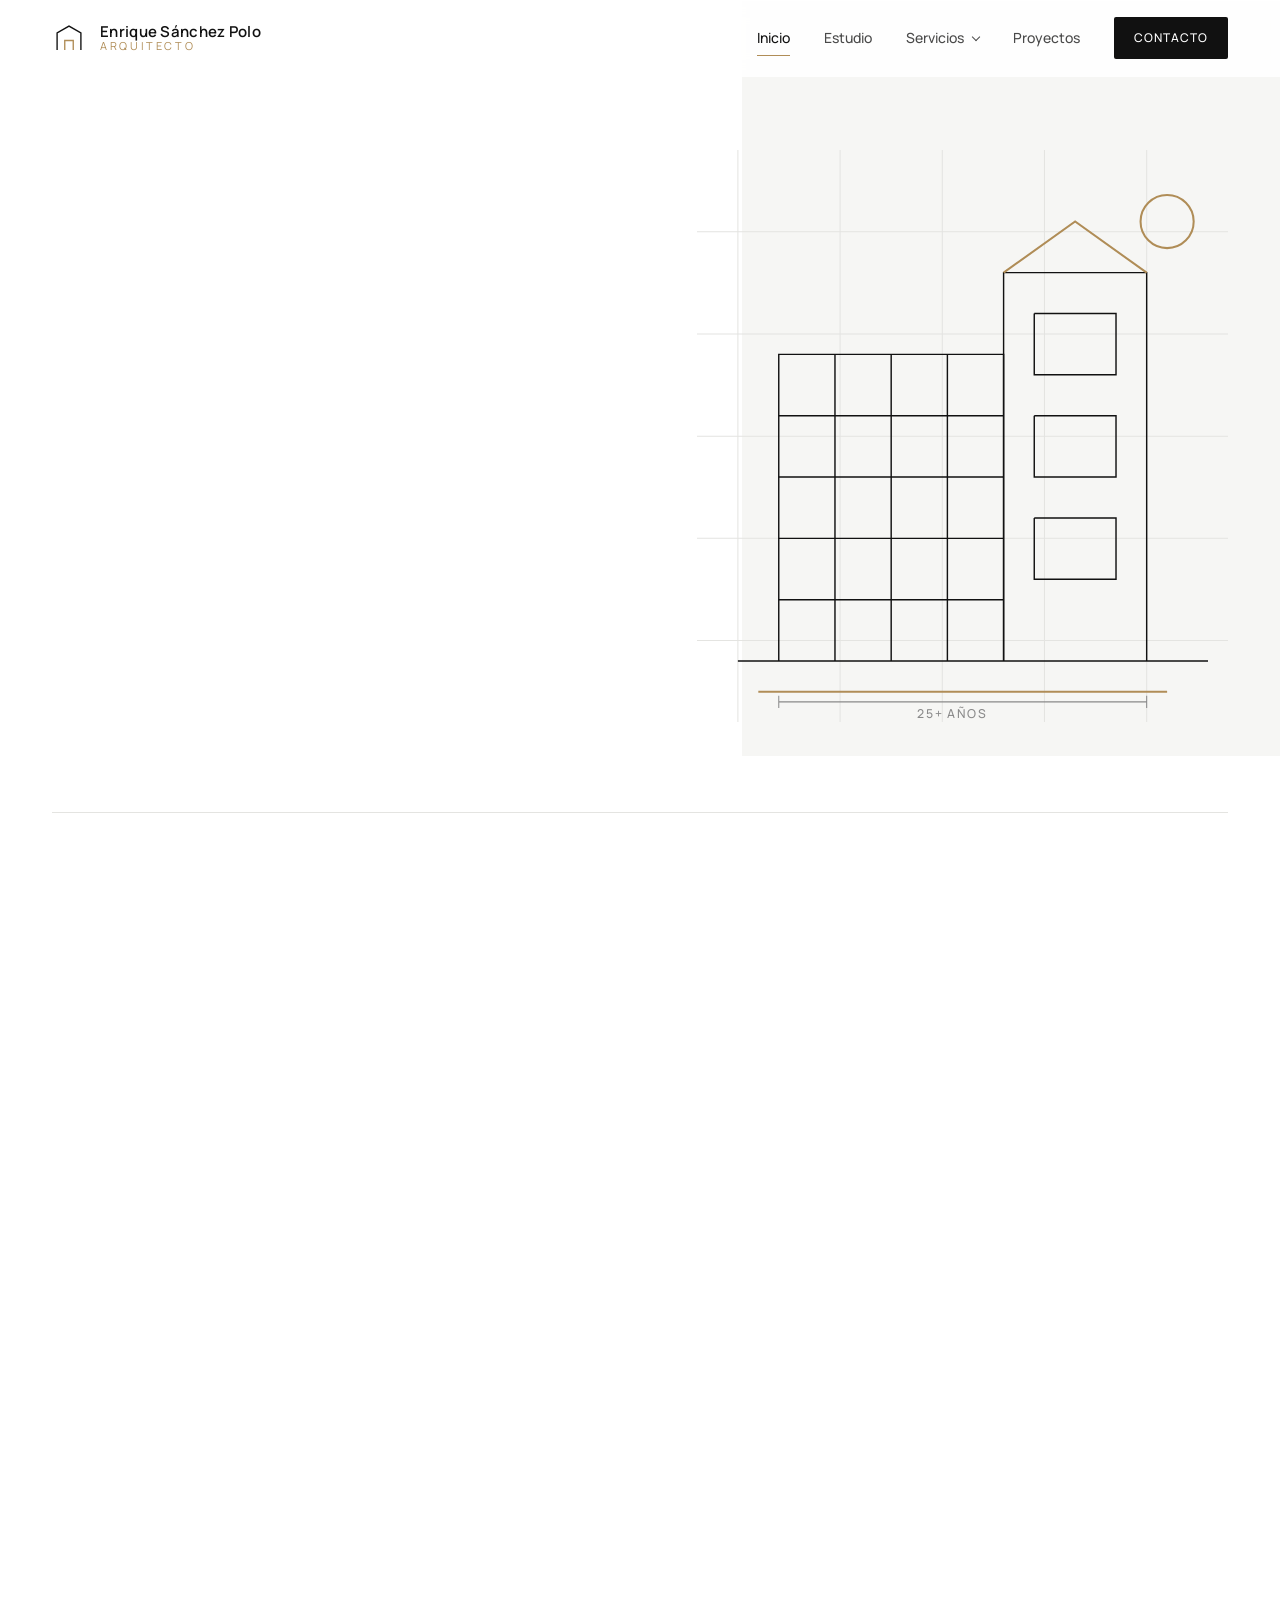
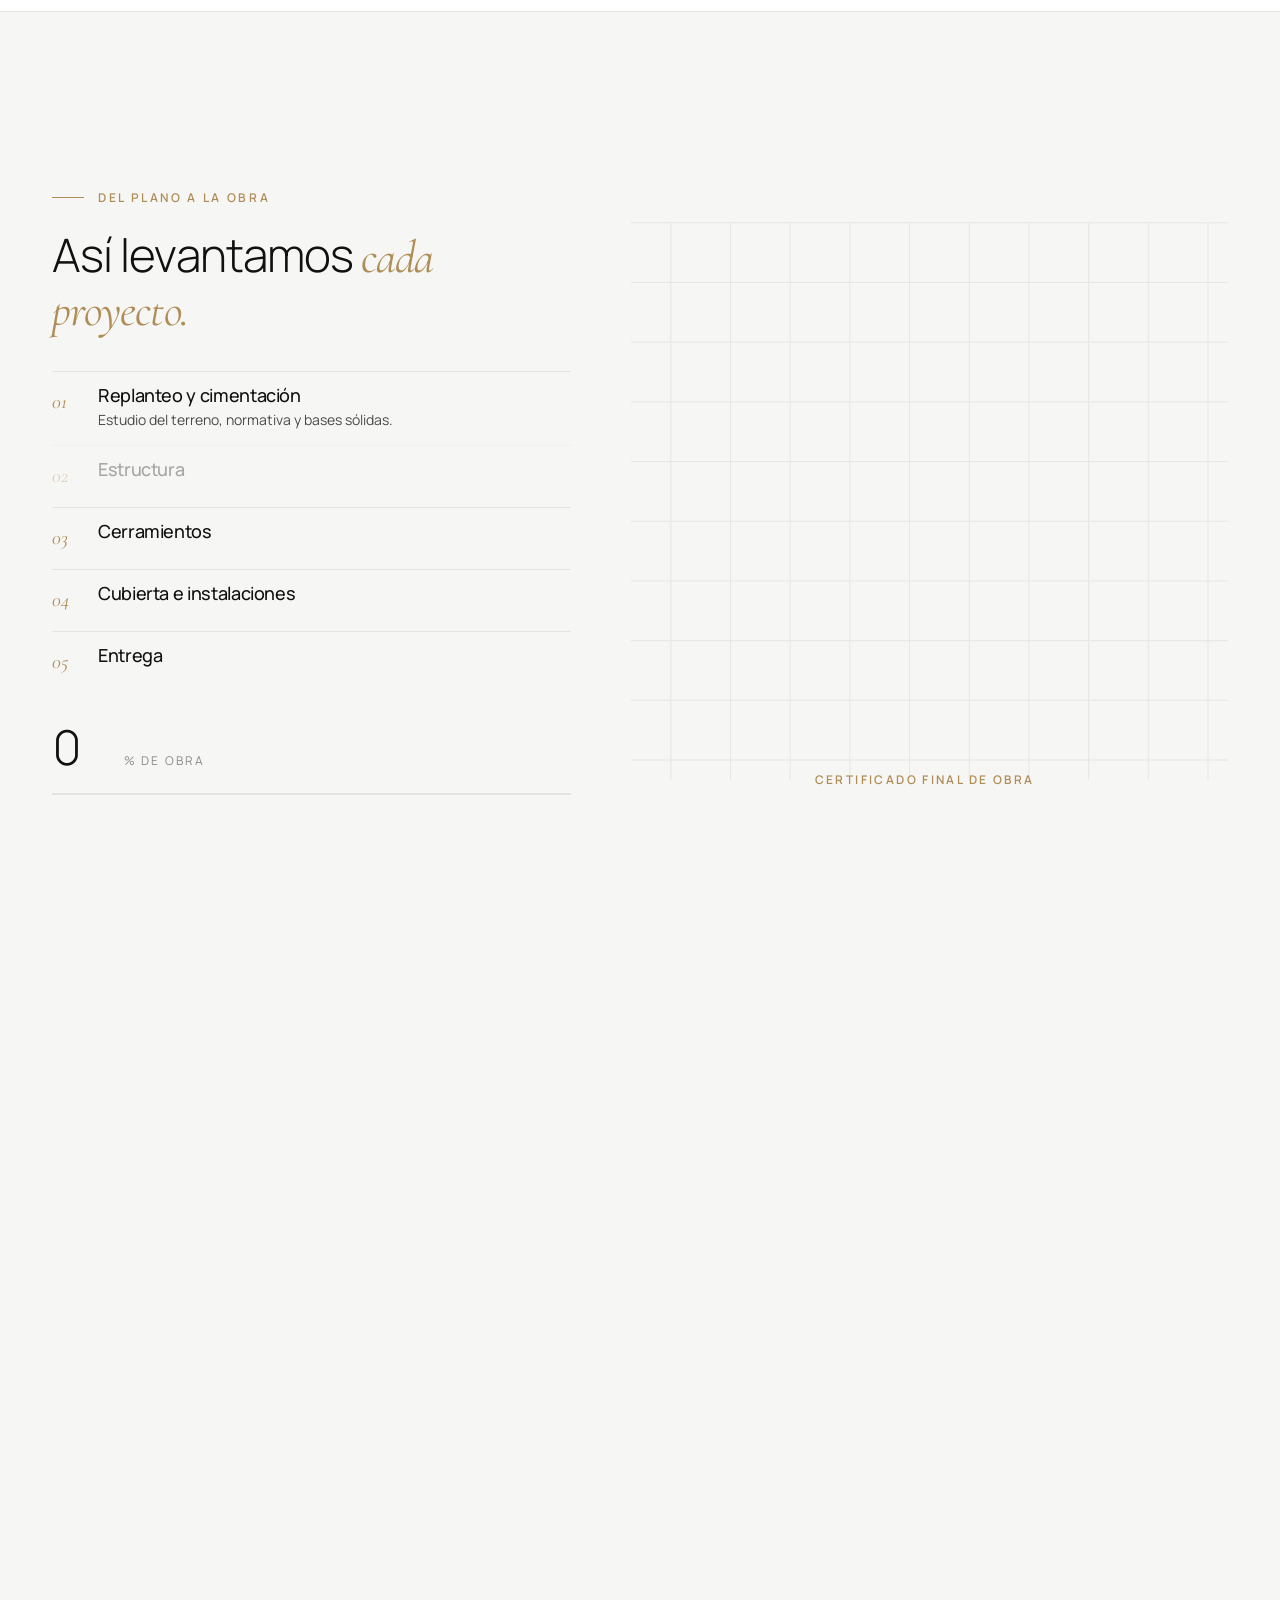
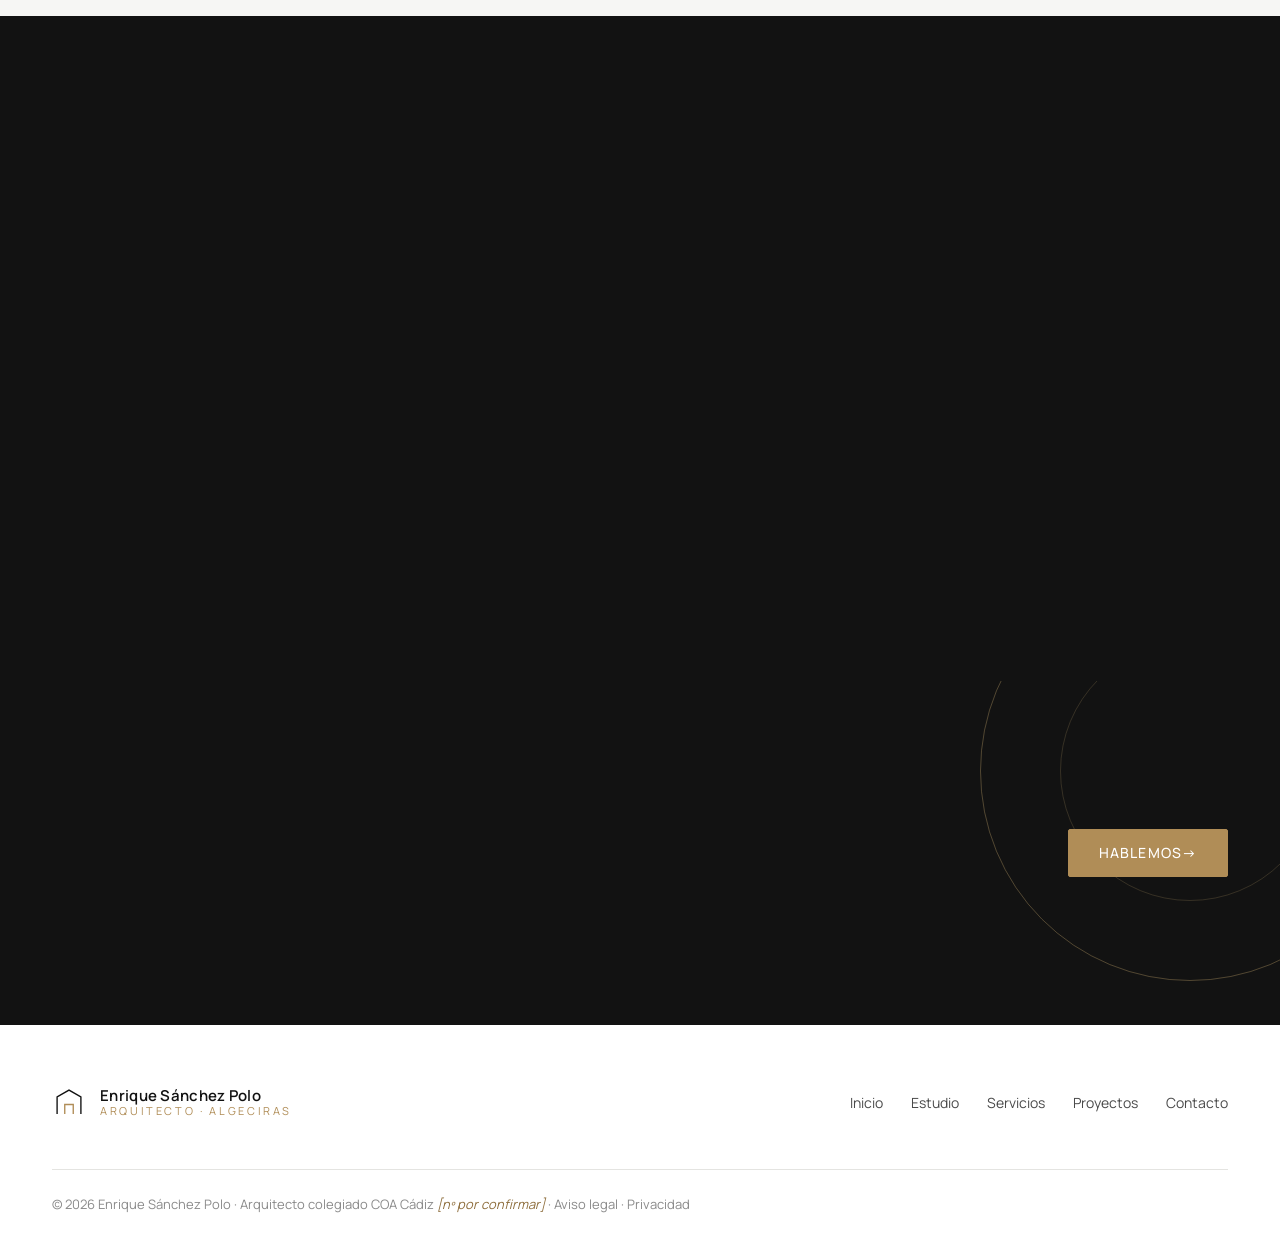
==== commit ec6c27cf: "Web multipágina con intro animada y edificio que se construye al hacer scroll - Cinco páginas (Inici" ====
--- a/index.html
+++ b/index.html
@@ -4,62 +4,95 @@
   <meta charset="utf-8">
   <meta name="viewport" content="width=device-width, initial-scale=1">
   <title>Enrique Sánchez Polo · Arquitecto en Algeciras</title>
-  <meta name="description" content="Estudio de arquitectura de Enrique Sánchez Polo en Algeciras. Más de 25 años de experiencia en proyectos de edificación, tasaciones, infraestructuras eléctricas, licencias, peritaciones y dirección de obra en el Campo de Gibraltar.">
+  <meta name="description" content="Estudio de arquitectura de Enrique Sánchez Polo en Algeciras. Más de 25 años en edificación, tasaciones, infraestructuras eléctricas, licencias y peritaciones.">
+  <script>
+    document.documentElement.classList.add('js');
+    (function (r) {
+      var seen = false;
+      try { seen = !!sessionStorage.getItem('esp-intro'); } catch (e) {}
+      r.classList.add(seen ? 'entering' : 'first-visit');
+      setTimeout(function () { r.classList.remove('entering'); }, 2500);
+    })(document.documentElement);
+  </script>
   <link rel="preconnect" href="https://fonts.googleapis.com">
   <link rel="preconnect" href="https://fonts.gstatic.com" crossorigin>
   <link href="https://fonts.googleapis.com/css2?family=Manrope:wght@300;400;500;600&family=Cormorant+Garamond:ital,wght@0,400;0,500;1,400&display=swap" rel="stylesheet">
   <link rel="stylesheet" href="styles.css">
   <link rel="icon" href="data:image/svg+xml,%3Csvg xmlns='http://www.w3.org/2000/svg' viewBox='0 0 64 64'%3E%3Crect width='64' height='64' fill='%23fff'/%3E%3Cpath d='M14 50V22l18-10 18 10v28' fill='none' stroke='%23B08D57' stroke-width='3'/%3E%3Cpath d='M26 50V34h12v16' fill='none' stroke='%23111' stroke-width='3'/%3E%3C/svg%3E">
 </head>
-<body>
-
-  <!-- CABECERA -->
+<body data-page="inicio">
+
+  <!-- Animación de entrada (solo la primera visita) -->
+  <div class="intro" aria-hidden="true">
+    <div class="intro__panel intro__panel--a"></div>
+    <div class="intro__panel intro__panel--b"></div>
+    <div class="intro__content">
+      <svg class="intro__logo" viewBox="0 0 40 40"><path d="M6 34V14L20 6l14 8v20" /><path class="g" d="M15 34V23h10v11" /></svg>
+      <p class="intro__name"><span>Enrique</span> <span>Sánchez</span> <span>Polo</span></p>
+      <p class="intro__role">Arquitecto · Algeciras</p>
+      <div class="intro__bar"><span></span></div>
+      <p class="intro__count"><span class="intro__num">0</span>%</p>
+    </div>
+  </div>
+
+  <!-- Transición entre páginas -->
+  <div class="curtain" aria-hidden="true"><span></span><span></span></div>
+  <div class="progress" aria-hidden="true"><span></span></div>
+  <div class="cursor" aria-hidden="true"></div>
+
   <header class="nav" id="top">
     <div class="nav__inner">
-      <a href="#top" class="brand" aria-label="Inicio">
-        <span class="brand__mark" aria-hidden="true">
-          <svg viewBox="0 0 40 40"><path d="M6 34V14L20 6l14 8v20" /><path class="g" d="M15 34V23h10v11" /></svg>
-        </span>
-        <span class="brand__text">
-          <strong>Enrique Sánchez Polo</strong>
-          <small>Arquitecto</small>
-        </span>
+      <a href="index.html" class="brand" aria-label="Inicio">
+        <span class="brand__mark" aria-hidden="true"><svg viewBox="0 0 40 40"><path d="M6 34V14L20 6l14 8v20" /><path class="g" d="M15 34V23h10v11" /></svg></span>
+        <span class="brand__text"><strong>Enrique Sánchez Polo</strong><small>Arquitecto</small></span>
       </a>
       <button class="nav__toggle" aria-label="Abrir menú" aria-expanded="false"><span></span><span></span></button>
       <nav class="nav__links" aria-label="Principal">
-        <a href="#estudio">Estudio</a>
-        <a href="#servicios">Servicios</a>
-        <a href="#tipologias">Proyectos</a>
-        <a href="#metodo">Método</a>
-        <a href="#zona">Zona</a>
-        <a href="#contacto" class="btn btn--small">Contacto</a>
+        <a href="index.html" class="is-active" aria-current="page">Inicio</a>
+        <a href="estudio.html">Estudio</a>
+        <div class="nav__item has-sub">
+          <a href="servicios.html">Servicios <i class="chev" aria-hidden="true"></i></a>
+          <div class="sub">
+            <div class="sub__inner">
+              <p class="sub__title">Servicios</p>
+              <a href="servicios.html#edificacion">Proyectos de edificación</a>
+              <a href="servicios.html#tasaciones">Tasaciones y valoraciones</a>
+              <a href="servicios.html#electricas">Infraestructuras eléctricas</a>
+              <a href="servicios.html#rehabilitacion">Rehabilitación y reforma</a>
+              <a href="servicios.html#licencias">Licencias y legalizaciones</a>
+              <a href="servicios.html#peritaciones">Peritaciones e informes</a>
+              <a href="servicios.html#direccion">Dirección de obra</a>
+              <a href="servicios.html#industrial">Naves industriales</a>
+              <a href="servicios.html" class="sub__all">Ver los 12 servicios →</a>
+            </div>
+          </div>
+        </div>
+        <a href="proyectos.html">Proyectos</a>
+        <a href="contacto.html" data-btn>Contacto</a>
       </nav>
     </div>
   </header>
 
   <main>
 
-    <!-- HERO -->
     <section class="hero">
       <div class="hero__grid container">
         <div class="hero__copy">
           <p class="eyebrow reveal">Estudio de arquitectura · Algeciras</p>
-          <h1 class="reveal">Arquitectura rigurosa,<br><span class="gold">pensada para durar.</span></h1>
+          <h1 data-split>Arquitectura rigurosa, <em class="gold">pensada para durar.</em></h1>
           <p class="lead reveal">Más de 25 años proyectando, valorando y dirigiendo obras en Algeciras y el Campo de Gibraltar. Edificación, tasaciones, infraestructuras eléctricas, licencias y peritaciones con un único interlocutor técnico.</p>
           <div class="hero__cta reveal">
-            <a href="#contacto" class="btn">Solicitar presupuesto</a>
-            <a href="#servicios" class="link-arrow">Ver servicios <span aria-hidden="true">→</span></a>
-          </div>
-        </div>
-
-        <div class="hero__art reveal" aria-hidden="true">
+            <a href="contacto.html" class="btn magnetic">Solicitar presupuesto</a>
+            <a href="servicios.html" class="link-arrow">Ver servicios <span aria-hidden="true">→</span></a>
+          </div>
+        </div>
+
+        <div class="hero__art" aria-hidden="true" data-parallax="0.1">
           <svg viewBox="0 0 520 560" class="drawing">
-            <!-- retícula -->
             <g class="grid-lines">
               <path d="M40 0v560M140 0v560M240 0v560M340 0v560M440 0v560"/>
               <path d="M0 80h520M0 180h520M0 280h520M0 380h520M0 480h520"/>
             </g>
-            <!-- volumen principal -->
             <g class="ink">
               <path class="draw" d="M80 500V200h220v300"/>
               <path class="draw" d="M300 500V120h140v380"/>
@@ -68,13 +101,11 @@
               <path class="draw" d="M135 200v300M190 200v300M245 200v300"/>
               <path class="draw" d="M330 160h80v60h-80zM330 260h80v60h-80zM330 360h80v60h-80z"/>
             </g>
-            <!-- acento dorado -->
             <g class="gold-line">
               <path class="draw" d="M300 120l70-50 70 50"/>
               <path class="draw" d="M60 530h400"/>
-              <circle cx="460" cy="70" r="26" class="draw"/>
-            </g>
-            <!-- cotas -->
+              <circle cx="460" cy="70" r="26" class="draw sun"/>
+            </g>
             <g class="dim">
               <path d="M80 540h360M80 534v12M440 534v12"/>
               <text x="250" y="556" text-anchor="middle">25+ años</text>
@@ -85,216 +116,105 @@
 
       <div class="container">
         <ul class="stats">
-          <li class="reveal"><strong>25<span class="gold">+</span></strong><span>años de ejercicio profesional</span></li>
-          <li class="reveal"><strong>12</strong><span>áreas de servicio técnico</span></li>
-          <li class="reveal"><strong>1</strong><span>interlocutor de principio a fin</span></li>
+          <li class="reveal"><strong><span data-count="25">25</span><span class="gold">+</span></strong><span>años de ejercicio profesional</span></li>
+          <li class="reveal"><strong><span data-count="12">12</span></strong><span>áreas de servicio técnico</span></li>
+          <li class="reveal"><strong><span data-count="1">1</span></strong><span>interlocutor de principio a fin</span></li>
           <li class="reveal"><strong class="stats__text">Campo de Gibraltar</strong><span>ámbito principal de trabajo</span></li>
         </ul>
       </div>
-    </section>
-
-    <!-- ESTUDIO -->
+      <a href="#estudio" class="scroll-cue" aria-label="Bajar"><span></span></a>
+    </section>
+
+    <div class="marquee" aria-hidden="true">
+      <div class="marquee__track"><span>Edificación</span><i>✦</i><span>Tasaciones</span><i>✦</i><span>Infraestructuras eléctricas</span><i>✦</i><span>Rehabilitación</span><i>✦</i><span>Licencias</span><i>✦</i><span>Legalizaciones AFO</span><i>✦</i><span>Peritaciones</span><i>✦</i><span>Dirección de obra</span><i>✦</i><span>Naves industriales</span><i>✦</i><span>Eficiencia energética</span><i>✦</i><span>ITE / IEE</span><i>✦</i><span>Urbanismo</span><i>✦</i><span>Edificación</span><i>✦</i><span>Tasaciones</span><i>✦</i><span>Infraestructuras eléctricas</span><i>✦</i><span>Rehabilitación</span><i>✦</i><span>Licencias</span><i>✦</i><span>Legalizaciones AFO</span><i>✦</i><span>Peritaciones</span><i>✦</i><span>Dirección de obra</span><i>✦</i><span>Naves industriales</span><i>✦</i><span>Eficiencia energética</span><i>✦</i><span>ITE / IEE</span><i>✦</i><span>Urbanismo</span><i>✦</i></div>
+    </div>
+
     <section class="section" id="estudio">
       <div class="container split">
         <div>
           <p class="eyebrow reveal">01 — El estudio</p>
-          <h2 class="reveal">Un cuarto de siglo construyendo en el sur.</h2>
+          <h2 data-split>Un cuarto de siglo construyendo en el sur.</h2>
         </div>
         <div class="split__body">
           <p class="reveal">El estudio de <strong>Enrique Sánchez Polo</strong> nace en Algeciras con una idea sencilla: que cada proyecto, desde una vivienda unifamiliar hasta un centro de transformación, se resuelva con el mismo rigor técnico, claridad y cumplimiento de plazos.</p>
-          <p class="reveal">A lo largo de más de 25 años, el estudio ha acompañado a particulares, comunidades de propietarios, empresas, promotoras, entidades financieras y compañías del sector energético en todas las fases: estudio previo, proyecto, tramitación de licencias, dirección de obra, legalización y valoración.</p>
-          <p class="reveal">Conocemos la normativa urbanística de los municipios del Campo de Gibraltar, los procedimientos ante la Junta de Andalucía y las particularidades del clima y del entorno costero. Esa experiencia local se traduce en proyectos que se aprueban, se construyen y funcionan.</p>
-          <div class="values reveal">
-            <div><span class="gold">—</span> Rigor técnico</div>
-            <div><span class="gold">—</span> Trato directo</div>
-            <div><span class="gold">—</span> Conocimiento local</div>
-            <div><span class="gold">—</span> Plazos cumplidos</div>
-          </div>
-        </div>
-      </div>
-    </section>
-
-    <!-- SERVICIOS -->
-    <section class="section section--grey" id="servicios">
-      <div class="container">
-        <div class="section__head">
-          <p class="eyebrow reveal">02 — Servicios</p>
-          <h2 class="reveal">Todo lo que tu proyecto necesita, en un mismo estudio.</h2>
-          <p class="section__intro reveal">Servicios profesionales de arquitectura con visado colegial, desde la idea inicial hasta el certificado final de obra.</p>
-        </div>
-
-        <div class="services">
-          <article class="service reveal">
-            <span class="service__num">01</span>
-            <h3>Proyectos de edificación</h3>
-            <p>Proyecto básico y de ejecución de viviendas unifamiliares, plurifamiliares, locales y edificios de uso terciario. Obra nueva y ampliaciones.</p>
-          </article>
-          <article class="service service--featured reveal">
-            <span class="service__num">02</span>
-            <h3>Tasaciones y valoraciones</h3>
-            <p>Valoración de inmuebles, solares y fincas rústicas. Tasaciones para herencias, divorcios, compraventas, expropiaciones y fines hipotecarios.</p>
-          </article>
-          <article class="service service--featured reveal">
-            <span class="service__num">03</span>
-            <h3>Infraestructuras eléctricas</h3>
-            <p>Proyectos de obra civil para centros de transformación, subestaciones, líneas de media y baja tensión, canalizaciones y edificaciones técnicas.</p>
-          </article>
-          <article class="service reveal">
-            <span class="service__num">04</span>
-            <h3>Rehabilitación y reforma</h3>
-            <p>Reformas integrales, rehabilitación de fachadas y cubiertas, cambios de uso, adecuación de locales y mejora de la accesibilidad.</p>
-          </article>
-          <article class="service reveal">
-            <span class="service__num">05</span>
-            <h3>Licencias y actividades</h3>
-            <p>Licencias de obra, de apertura y de actividad, declaraciones responsables y licencias de primera ocupación o utilización.</p>
-          </article>
-          <article class="service reveal">
-            <span class="service__num">06</span>
-            <h3>Legalizaciones y AFO</h3>
-            <p>Legalización de edificaciones existentes y expedientes de Asimilado a Fuera de Ordenación según la normativa andaluza (LISTA).</p>
-          </article>
-          <article class="service reveal">
-            <span class="service__num">07</span>
-            <h3>Peritaciones e informes</h3>
-            <p>Informes periciales judiciales y de parte, dictámenes de patologías, humedades, grietas, vicios constructivos y daños por siniestros.</p>
-          </article>
-          <article class="service reveal">
-            <span class="service__num">08</span>
-            <h3>Dirección de obra</h3>
-            <p>Dirección facultativa, control de calidad, coordinación de seguridad y salud y certificación final de obra.</p>
-          </article>
-          <article class="service reveal">
-            <span class="service__num">09</span>
-            <h3>Naves y proyectos industriales</h3>
-            <p>Naves industriales y logísticas, almacenes, talleres y edificios vinculados a la actividad portuaria y empresarial de la comarca.</p>
-          </article>
-          <article class="service reveal">
-            <span class="service__num">10</span>
-            <h3>Eficiencia energética</h3>
-            <p>Certificados energéticos, auditorías y propuestas de mejora: aislamiento, envolvente, instalaciones y energías renovables.</p>
-          </article>
-          <article class="service reveal">
-            <span class="service__num">11</span>
-            <h3>ITE / IEE</h3>
-            <p>Inspección Técnica de Edificios e Informe de Evaluación del Edificio para comunidades de propietarios y administradores de fincas.</p>
-          </article>
-          <article class="service reveal">
-            <span class="service__num">12</span>
-            <h3>Urbanismo y suelo</h3>
-            <p>Segregaciones, agrupaciones, levantamientos planimétricos, estudios de detalle, informes urbanísticos y viabilidad de solares.</p>
-          </article>
-        </div>
-      </div>
-    </section>
-
-    <!-- TIPOLOGÍAS -->
-    <section class="section" id="tipologias">
+          <p class="reveal">Más de 25 años acompañando a particulares, comunidades, empresas y compañías del sector energético en todas las fases: proyecto, licencias, obra, legalización y valoración.</p>
+          <a href="estudio.html" class="link-arrow reveal">Conocer el estudio <span aria-hidden="true">→</span></a>
+        </div>
+      </div>
+    </section>
+
+    <section class="build" id="construccion">
+      <div class="build__sticky">
+        <div class="container build__grid">
+          <div class="build__copy">
+            <p class="eyebrow">Del plano a la obra</p>
+            <h2>Así levantamos <span class="gold serif">cada proyecto.</span></h2>
+            <ol class="build__phases">
+              <li data-step="0"><span>01</span><div><h3>Replanteo y cimentación</h3><p>Estudio del terreno, normativa y bases sólidas.</p></div></li>
+              <li data-step="1"><span>02</span><div><h3>Estructura</h3><p>Pilares y forjados calculados con precisión.</p></div></li>
+              <li data-step="2"><span>03</span><div><h3>Cerramientos</h3><p>Fachada, huecos y envolvente eficiente.</p></div></li>
+              <li data-step="3"><span>04</span><div><h3>Cubierta e instalaciones</h3><p>Electricidad, climatización y renovables.</p></div></li>
+              <li data-step="4"><span>05</span><div><h3>Entrega</h3><p>Control de calidad y certificado final.</p></div></li>
+            </ol>
+            <p class="build__now">Replanteo y cimentación</p>
+            <div class="build__meter"><span class="build__pct">0</span><small>% de obra</small><div class="build__bar"><i></i></div></div>
+          </div>
+          <div class="build__art">
+            <svg viewBox="0 0 600 620" class="build__svg" aria-label="Dibujo de un edificio que se construye al hacer scroll" role="img"><g class="b-grid"><path d="M40 40V600"/><path d="M100 40V600"/><path d="M160 40V600"/><path d="M220 40V600"/><path d="M280 40V600"/><path d="M340 40V600"/><path d="M400 40V600"/><path d="M460 40V600"/><path d="M520 40V600"/><path d="M580 40V600"/><path d="M0 40H600"/><path d="M0 100H600"/><path d="M0 160H600"/><path d="M0 220H600"/><path d="M0 280H600"/><path d="M0 340H600"/><path d="M0 400H600"/><path d="M0 460H600"/><path d="M0 520H600"/><path d="M0 580H600"/></g><path class="b-ink" data-phase="0" d="M40 520H560"/><path class="b-ink" data-phase="0" d="M95 520v34h40v-34"/><path class="b-ink" data-phase="0" d="M215 520v34h40v-34"/><path class="b-ink" data-phase="0" d="M335 520v34h40v-34"/><path class="b-ink" data-phase="0" d="M455 520v34h40v-34"/><path class="b-gold" data-phase="0" d="M100 500l-10 10M90 500l10 10"/><path class="b-gold" data-phase="0" d="M480 500l-10 10M470 500l10 10"/><path class="b-ink" data-phase="1" d="M115 520V170"/><path class="b-ink" data-phase="1" d="M235 520V170"/><path class="b-ink" data-phase="1" d="M355 520V170"/><path class="b-ink" data-phase="1" d="M475 520V170"/><path class="b-ink" data-phase="1" d="M100 440H490"/><path class="b-ink" data-phase="1" d="M100 360H490"/><path class="b-ink" data-phase="1" d="M100 280H490"/><path class="b-ink" data-phase="1" d="M100 200H490"/><path class="b-gold b-crane" data-phase="1" d="M530 520V90"/><path class="b-gold b-crane" data-phase="1" d="M530 100H300"/><path class="b-gold b-crane" data-phase="1" d="M530 100l-40-40v40"/><path class="b-gold b-crane" data-phase="1" d="M380 100v60"/><path class="b-gold b-crane" data-phase="1" d="M370 160h20v14h-20z"/><path class="b-ink b-win" data-phase="2" d="M100 520V200H490V520"/><path class="b-ink b-win" data-phase="2" d="M135 380h80v44h-80z"/><path class="b-ink b-win" data-phase="2" d="M255 380h80v44h-80z"/><path class="b-ink b-win" data-phase="2" d="M375 380h80v44h-80z"/><path class="b-ink b-win" data-phase="2" d="M135 300h80v44h-80z"/><path class="b-ink b-win" data-phase="2" d="M255 300h80v44h-80z"/><path class="b-ink b-win" data-phase="2" d="M375 300h80v44h-80z"/><path class="b-ink b-win" data-phase="2" d="M135 220h80v44h-80z"/><path class="b-ink b-win" data-phase="2" d="M255 220h80v44h-80z"/><path class="b-ink b-win" data-phase="2" d="M375 220h80v44h-80z"/><path class="b-ink b-win" data-phase="2" d="M150 520v-58h50v58"/><path class="b-ink b-win" data-phase="2" d="M260 462h70v40h-70z"/><path class="b-ink b-win" data-phase="2" d="M380 462h70v40h-70z"/><path class="b-ink" data-phase="3" d="M90 200H500"/><path class="b-ink" data-phase="3" d="M90 200v-14H500v14"/><path class="b-ink" data-phase="3" d="M140 186v-30h60v30"/><path class="b-ink" data-phase="3" d="M380 186v-22h50v22"/><path class="b-ink" data-phase="3" d="M400 164v-14"/><path class="b-gold" data-phase="3" d="M220 186V120"/><path class="b-gold" data-phase="3" d="M196 120h48"/><path class="b-gold" data-phase="3" d="M206 136h28"/><path class="b-gold" data-phase="3" d="M220 120l-14 16M220 120l14 16"/><path class="b-dim" data-phase="4" d="M100 580H490"/><path class="b-dim" data-phase="4" d="M100 572v16M490 572v16"/><path class="b-dim" data-phase="4" d="M580 520V200"/><path class="b-dim" data-phase="4" d="M572 520h16M572 200h16"/><path class="b-dim" data-phase="4" d="M60 520c0-30 10-40 20-40s20 10 20 40"/><path class="b-dim" data-phase="4" d="M80 520v-20"/><path class="b-dim" data-phase="4" d="M520 520c0-24 8-32 16-32s16 8 16 32"/><path class="b-gold" data-phase="4" d="M100 200l195-0 195 0"/><path class="b-gold" data-phase="4" d="M295 120l18 10-18 10-18-10z"/><text class="b-label" x="295" y="604" text-anchor="middle">Certificado final de obra</text></svg>
+          </div>
+        </div>
+      </div>
+    </section>
+
+    <section class="section section--grey">
       <div class="container">
         <div class="section__head section__head--row">
           <div>
-            <p class="eyebrow reveal">03 — Tipologías de proyecto</p>
-            <h2 class="reveal">Experiencia en escalas y usos muy distintos.</h2>
-          </div>
-          <div class="filters reveal" role="tablist" aria-label="Filtrar tipologías">
-            <button class="filter is-active" data-filter="all">Todos</button>
-            <button class="filter" data-filter="residencial">Residencial</button>
-            <button class="filter" data-filter="tecnico">Técnico</button>
-            <button class="filter" data-filter="consultoria">Consultoría</button>
-          </div>
-        </div>
-
-        <div class="projects">
-          <article class="project reveal" data-cat="residencial">
-            <div class="project__img">
-              <svg viewBox="0 0 400 280" aria-hidden="true"><path class="ink" d="M40 240V130l90-60 90 60v110M220 240V150h140v90M30 240h340"/><path class="ink" d="M100 240v-60h60v60M250 180h30v30h-30zM310 180h30v30h-30z"/><path class="gold-stroke" d="M130 70V40"/></svg>
-            </div>
-            <div class="project__meta"><span>Residencial</span><span>Obra nueva</span></div>
-            <h3>Viviendas unifamiliares</h3>
-            <p>Casas aisladas, pareadas y adosadas adaptadas a la parcela, la orientación y el clima del Estrecho.</p>
-          </article>
-
-          <article class="project reveal" data-cat="residencial">
-            <div class="project__img">
-              <svg viewBox="0 0 400 280" aria-hidden="true"><path class="ink" d="M90 250V40h220v210M60 250h280"/><path class="ink" d="M90 80h220M90 120h220M90 160h220M90 200h220M145 40v210M200 40v210M255 40v210"/><path class="gold-stroke" d="M320 60h40M320 250V60"/></svg>
-            </div>
-            <div class="project__meta"><span>Residencial</span><span>Plurifamiliar</span></div>
-            <h3>Edificios de viviendas</h3>
-            <p>Promociones plurifamiliares, viviendas protegidas y edificios mixtos con locales en planta baja.</p>
-          </article>
-
-          <article class="project reveal" data-cat="tecnico">
-            <div class="project__img">
-              <svg viewBox="0 0 400 280" aria-hidden="true"><path class="ink" d="M60 240V140h120v100M40 240h320"/><path class="ink" d="M90 240v-50h60v50"/><path class="gold-stroke" d="M250 240V60M230 80h40M220 110h60M250 60l-20 20M250 60l20 20M180 150l70-40M280 110l60 40v90"/></svg>
-            </div>
-            <div class="project__meta"><span>Técnico</span><span>Energía</span></div>
-            <h3>Centros de transformación y subestaciones</h3>
-            <p>Edificios prefabricados y de obra, cimentaciones, casetas técnicas y canalizaciones para distribuidoras eléctricas.</p>
-          </article>
-
-          <article class="project reveal" data-cat="tecnico">
-            <div class="project__img">
-              <svg viewBox="0 0 400 280" aria-hidden="true"><path class="ink" d="M40 240V120l160-60 160 60v120M30 240h340"/><path class="ink" d="M80 240v-80h80v80M240 160h80v40h-80z"/><path class="gold-stroke" d="M40 120h320"/></svg>
-            </div>
-            <div class="project__meta"><span>Técnico</span><span>Industrial</span></div>
-            <h3>Naves industriales y logísticas</h3>
-            <p>Naves, almacenes y talleres en polígonos de Algeciras, Los Barrios y San Roque, con licencia de actividad.</p>
-          </article>
-
-          <article class="project reveal" data-cat="consultoria">
-            <div class="project__img">
-              <svg viewBox="0 0 400 280" aria-hidden="true"><path class="ink" d="M70 240V100h160v140M50 240h300"/><path class="ink" d="M100 130h40v40h-40zM160 130h40v40h-40z"/><circle class="gold-stroke" cx="280" cy="120" r="44"/><path class="gold-stroke" d="M312 152l40 40"/><path class="ink" d="M262 120h36M280 102v36"/></svg>
-            </div>
-            <div class="project__meta"><span>Consultoría</span><span>Valoración</span></div>
-            <h3>Tasaciones inmobiliarias</h3>
-            <p>Valoraciones de viviendas, locales, naves, solares y fincas rústicas con informe técnico detallado.</p>
-          </article>
-
-          <article class="project reveal" data-cat="residencial">
-            <div class="project__img">
-              <svg viewBox="0 0 400 280" aria-hidden="true"><path class="ink" d="M80 250V60h240v190M60 250h280"/><path class="ink" d="M120 100h40v50h-40zM240 100h40v50h-40zM120 180h40v50h-40zM240 180h40v50h-40z"/><path class="gold-stroke" d="M60 60l40-30M340 60l-40-30M100 30h200" stroke-dasharray="6 6"/></svg>
-            </div>
-            <div class="project__meta"><span>Residencial</span><span>Rehabilitación</span></div>
-            <h3>Rehabilitación de edificios</h3>
-            <p>Fachadas, cubiertas, estructuras y accesibilidad en edificios existentes y comunidades de propietarios.</p>
-          </article>
-
-          <article class="project reveal" data-cat="consultoria">
-            <div class="project__img">
-              <svg viewBox="0 0 400 280" aria-hidden="true"><path class="ink" d="M80 240V80h200v160M60 240h260"/><path class="gold-stroke" d="M150 80l20 50-30 30 25 40-10 40"/><path class="ink" d="M300 100h60M300 130h60M300 160h40"/></svg>
-            </div>
-            <div class="project__meta"><span>Consultoría</span><span>Peritación</span></div>
-            <h3>Peritaciones y patologías</h3>
-            <p>Diagnóstico de grietas, humedades y defectos constructivos. Informes con validez ante juzgados y aseguradoras.</p>
-          </article>
-
-          <article class="project reveal" data-cat="tecnico">
-            <div class="project__img">
-              <svg viewBox="0 0 400 280" aria-hidden="true"><path class="ink" d="M40 240h320M60 240V150h80v90M160 240V110h80v130M260 240V170h80v70"/><path class="gold-stroke" d="M40 90h320" stroke-dasharray="4 8"/><path class="ink" d="M190 140h20v20h-20z"/></svg>
-            </div>
-            <div class="project__meta"><span>Técnico</span><span>Terciario</span></div>
-            <h3>Locales y edificios terciarios</h3>
-            <p>Adecuación de locales comerciales, oficinas, hostelería y equipamientos, con su licencia de apertura.</p>
-          </article>
-
-          <article class="project reveal" data-cat="consultoria">
-            <div class="project__img">
-              <svg viewBox="0 0 400 280" aria-hidden="true"><path class="ink" d="M40 60h320v180H40z"/><path class="ink" d="M40 140h140V60M180 140l80 100M260 60v80h100"/><path class="gold-stroke" d="M180 140h80v-80"/></svg>
-            </div>
-            <div class="project__meta"><span>Consultoría</span><span>Urbanismo</span></div>
-            <h3>Legalizaciones, AFO y segregaciones</h3>
-            <p>Regularización de edificaciones, divisiones de fincas y estudios de viabilidad urbanística de solares.</p>
-          </article>
-        </div>
-      </div>
-    </section>
-
-    <!-- MÉTODO -->
-    <section class="section section--dark" id="metodo">
+            <p class="eyebrow reveal">02 — Especialidades</p>
+            <h2 data-split>Lo que más nos piden.</h2>
+          </div>
+          <a href="servicios.html" class="link-arrow reveal">Ver los 12 servicios <span aria-hidden="true">→</span></a>
+        </div>
+        <div class="services">
+          <article class="service service--featured reveal tilt" id="tasaciones">
+            <span class="service__num">01</span>
+            <h3>Tasaciones y valoraciones</h3>
+            <p>Valoración de inmuebles, solares y fincas rústicas. Tasaciones para herencias, divorcios, compraventas, expropiaciones y fines hipotecarios.</p>
+          </article>
+          <article class="service service--featured reveal tilt" id="electricas">
+            <span class="service__num">02</span>
+            <h3>Infraestructuras eléctricas</h3>
+            <p>Proyectos de obra civil para centros de transformación, subestaciones, líneas de media y baja tensión, canalizaciones y edificaciones técnicas.</p>
+          </article>
+          <article class="service reveal tilt" id="edificacion">
+            <span class="service__num">03</span>
+            <h3>Proyectos de edificación</h3>
+            <p>Proyecto básico y de ejecución de viviendas unifamiliares, plurifamiliares, locales y edificios de uso terciario. Obra nueva y ampliaciones.</p>
+          </article>
+          <article class="service reveal tilt" id="licencias">
+            <span class="service__num">04</span>
+            <h3>Licencias y actividades</h3>
+            <p>Licencias de obra, de apertura y de actividad, declaraciones responsables y licencias de primera ocupación o utilización.</p>
+          </article>
+          <article class="service reveal tilt" id="peritaciones">
+            <span class="service__num">05</span>
+            <h3>Peritaciones e informes</h3>
+            <p>Informes periciales judiciales y de parte, dictámenes de patologías, humedades, grietas, vicios constructivos y daños por siniestros.</p>
+          </article>
+          <article class="service reveal tilt" id="direccion">
+            <span class="service__num">06</span>
+            <h3>Dirección de obra</h3>
+            <p>Dirección facultativa, control de calidad, coordinación de seguridad y salud y certificación final de obra.</p>
+          </article>
+        </div>
+      </div>
+    </section>
+
+    <section class="section section--dark">
       <div class="container">
         <div class="section__head">
-          <p class="eyebrow reveal">04 — Método de trabajo</p>
-          <h2 class="reveal">Un proceso claro, sin sorpresas.</h2>
+          <p class="eyebrow reveal">Método de trabajo</p>
+          <h2 data-split>Un proceso claro, sin sorpresas.</h2>
         </div>
         <ol class="steps">
           <li class="reveal"><span class="steps__n">01</span><h3>Primera reunión</h3><p>Escuchamos tus necesidades, visitamos el inmueble o la parcela y analizamos la normativa aplicable.</p></li>
@@ -305,85 +225,14 @@
       </div>
     </section>
 
-    <!-- CLIENTES -->
-    <section class="section">
-      <div class="container split">
-        <div>
-          <p class="eyebrow reveal">05 — Para quién trabajamos</p>
-          <h2 class="reveal">Particulares, empresas e instituciones.</h2>
-        </div>
-        <ul class="clients">
-          <li class="reveal"><h3>Particulares</h3><p>Viviendas, reformas, tasaciones, herencias y legalizaciones.</p></li>
-          <li class="reveal"><h3>Comunidades de propietarios</h3><p>ITE, rehabilitación, accesibilidad y patologías.</p></li>
-          <li class="reveal"><h3>Empresas y promotoras</h3><p>Naves, locales, promociones y licencias de actividad.</p></li>
-          <li class="reveal"><h3>Sector energético</h3><p>Obra civil de infraestructuras eléctricas y edificaciones técnicas.</p></li>
-          <li class="reveal"><h3>Entidades financieras y aseguradoras</h3><p>Valoraciones, peritaciones y informes de daños.</p></li>
-          <li class="reveal"><h3>Despachos de abogados</h3><p>Informes periciales y dictámenes técnicos para procedimientos judiciales.</p></li>
-        </ul>
-      </div>
-    </section>
-
-    <!-- ZONA -->
-    <section class="section section--grey" id="zona">
-      <div class="container split">
-        <div>
-          <p class="eyebrow reveal">06 — Zona de actuación</p>
-          <h2 class="reveal">Desde Algeciras, para todo el Campo de Gibraltar.</h2>
-          <p class="reveal muted">Y en el resto de la provincia de Cádiz y Andalucía bajo consulta.</p>
-        </div>
-        <ul class="towns reveal">
-          <li class="is-main">Algeciras</li>
-          <li>La Línea de la Concepción</li>
-          <li>San Roque</li>
-          <li>Los Barrios</li>
-          <li>Tarifa</li>
-          <li>Jimena de la Frontera</li>
-          <li>Castellar de la Frontera</li>
-          <li>Sotogrande</li>
-        </ul>
-      </div>
-    </section>
-
-    <!-- CONTACTO -->
-    <section class="section" id="contacto">
-      <div class="container contact">
-        <div class="contact__info">
-          <p class="eyebrow reveal">07 — Contacto</p>
-          <h2 class="reveal">Hablemos de tu proyecto.</h2>
-          <p class="reveal muted">Cuéntanos qué necesitas y te responderemos con una primera valoración sin compromiso.</p>
-          <dl class="contact__list reveal">
-            <div><dt>Estudio</dt><dd>Algeciras, Cádiz<br><span class="todo">[Dirección por confirmar]</span></dd></div>
-            <div><dt>Teléfono</dt><dd><a href="tel:+34000000000" class="todo">[Teléfono por confirmar]</a></dd></div>
-            <div><dt>Email</dt><dd><a href="mailto:info@enriquesanchezpolo.es" class="todo">[Email por confirmar]</a></dd></div>
-            <div><dt>Horario</dt><dd>Lunes a viernes · 9:00 – 14:00 / 17:00 – 20:00</dd></div>
-          </dl>
-        </div>
-
-        <form class="form reveal" id="contact-form" novalidate>
-          <div class="form__row">
-            <label>Nombre<input type="text" name="nombre" required autocomplete="name"></label>
-            <label>Teléfono<input type="tel" name="telefono" autocomplete="tel"></label>
-          </div>
-          <label>Email<input type="email" name="email" required autocomplete="email"></label>
-          <label>Tipo de servicio
-            <select name="servicio">
-              <option>Proyecto de edificación</option>
-              <option>Tasación / valoración</option>
-              <option>Infraestructura eléctrica</option>
-              <option>Rehabilitación o reforma</option>
-              <option>Licencia o legalización</option>
-              <option>Peritación o informe</option>
-              <option>Otro</option>
-            </select>
-          </label>
-          <label>Mensaje<textarea name="mensaje" rows="5" required></textarea></label>
-          <label class="check"><input type="checkbox" required> He leído y acepto la política de privacidad.</label>
-          <button type="submit" class="btn">Enviar consulta</button>
-          <p class="form__status" role="status" aria-live="polite"></p>
-        </form>
-      </div>
-    </section>
   </main>
+
+  <section class="cta-band">
+    <div class="container cta-band__inner">
+      <h2 data-split>¿Tienes un proyecto en mente?</h2>
+      <a href="contacto.html" class="btn btn--gold magnetic">Hablemos <span aria-hidden="true">→</span></a>
+    </div>
+  </section>
 
   <footer class="footer">
     <div class="container footer__inner">
@@ -392,7 +241,7 @@
         <span class="brand__text"><strong>Enrique Sánchez Polo</strong><small>Arquitecto · Algeciras</small></span>
       </div>
       <nav class="footer__links" aria-label="Pie">
-        <a href="#estudio">Estudio</a><a href="#servicios">Servicios</a><a href="#tipologias">Proyectos</a><a href="#contacto">Contacto</a>
+        <a href="index.html">Inicio</a><a href="estudio.html">Estudio</a><a href="servicios.html">Servicios</a><a href="proyectos.html">Proyectos</a><a href="contacto.html">Contacto</a>
       </nav>
       <p class="footer__legal">© <span id="year"></span> Enrique Sánchez Polo · Arquitecto colegiado COA Cádiz <span class="todo">[nº por confirmar]</span> · <a href="#">Aviso legal</a> · <a href="#">Privacidad</a></p>
     </div>
--- a/styles.css
+++ b/styles.css
@@ -107,7 +107,7 @@
 }
 .hero__grid { display: grid; grid-template-columns: 1.1fr 1fr; gap: 60px; align-items: center; }
 .hero h1 { font-size: clamp(42px, 6vw, 82px); font-weight: 300; margin-bottom: 30px; }
-.hero h1 .gold { font-family: var(--serif); font-style: italic; font-weight: 400; letter-spacing: -0.01em; }
+.hero h1 .gold, .page-hero h1 .gold { font-family: var(--serif); font-style: italic; font-weight: 400; letter-spacing: -0.01em; }
 .lead { font-size: 19px; color: var(--ink-2); max-width: 540px; margin-bottom: 40px; }
 .hero__cta { display: flex; align-items: center; gap: 32px; flex-wrap: wrap; }
 
@@ -230,10 +230,10 @@
 .footer__legal a:hover { color: var(--gold); }
 
 /* Animación de entrada */
-.reveal { opacity: 0; transform: translateY(24px); transition: opacity .9s var(--ease), transform .9s var(--ease); }
-.reveal.is-visible { opacity: 1; transform: none; }
+.js .reveal { opacity: 0; transform: translateY(24px); transition: opacity .9s var(--ease), transform .9s var(--ease); }
+.js .reveal.is-visible { opacity: 1; transform: none; }
 @media (prefers-reduced-motion: reduce) {
-  .reveal { opacity: 1; transform: none; transition: none; }
+  .js .reveal { opacity: 1; transform: none; transition: none; }
   .drawing .draw { animation: none; stroke-dashoffset: 0; }
   html { scroll-behavior: auto; }
 }
@@ -277,3 +277,233 @@
   .service--featured h3::after { display: table; margin: 10px 0 0; }
 }
 .stats .stats__text { font-size: clamp(22px, 2vw, 28px); line-height: 1.15; padding-top: 6px; }
+
+/* =========================================================
+   EFECTOS Y PÁGINAS (v2)
+   ========================================================= */
+.serif { font-family: var(--serif); font-style: italic; font-weight: 400; }
+h1 em, h2 em { font-style: italic; }
+
+/* Navegación: estado activo, botón y submenú */
+.nav__links a.is-active:not([data-btn]) { color: var(--ink); }
+.nav__links a.is-active:not([data-btn])::after { width: 100%; }
+.nav__links a[data-btn] {
+  padding: 11px 20px; background: var(--ink); color: #fff; font-size: 12px; letter-spacing: .08em; text-transform: uppercase;
+  border-radius: var(--radius); transition: background .3s var(--ease);
+}
+.nav__links a[data-btn]::after { display: none; }
+.nav__links a[data-btn]:hover, .nav__links a[data-btn].is-active { background: var(--gold); color: #fff; }
+.nav__item { position: relative; }
+.chev { display: inline-block; width: 6px; height: 6px; border-right: 1.5px solid currentColor; border-bottom: 1.5px solid currentColor; transform: translateY(-3px) rotate(45deg); margin-left: 6px; transition: transform .3s var(--ease); }
+.has-sub:hover .chev, .has-sub:focus-within .chev { transform: translateY(0) rotate(225deg); }
+.sub { position: absolute; top: 100%; left: 50%; padding-top: 22px; transform: translate(-50%, 10px); opacity: 0; visibility: hidden; transition: opacity .3s, transform .4s var(--ease), visibility .3s; }
+.has-sub:hover .sub, .has-sub:focus-within .sub { opacity: 1; visibility: visible; transform: translate(-50%, 0); }
+.sub__inner { background: #fff; border: 1px solid var(--line); box-shadow: 0 24px 60px rgba(17,17,17,.08); padding: 22px 26px; min-width: 300px; display: flex; flex-direction: column; }
+.sub__title { font-size: 11px; letter-spacing: .22em; text-transform: uppercase; color: var(--gold); font-weight: 600; margin: 0 0 8px; }
+.nav__links .sub a { padding: 9px 0; font-size: 14px; color: var(--ink-2); border-bottom: 1px solid var(--line); transition: color .25s, padding-left .3s var(--ease); }
+.nav__links .sub a::after { display: none; }
+.nav__links .sub a:hover { color: var(--ink); padding-left: 8px; }
+.nav__links .sub a.sub__all { border: 0; color: var(--gold); font-weight: 600; margin-top: 6px; }
+
+/* Barra de progreso de lectura */
+.progress { position: fixed; top: 0; left: 0; right: 0; height: 2px; z-index: 60; pointer-events: none; }
+.progress span { display: block; height: 100%; width: 100%; background: linear-gradient(90deg, var(--gold-dark), var(--gold-2)); transform-origin: 0 50%; transform: scaleX(0); }
+
+/* Intro (primera visita) */
+.intro { display: none; }
+.js.first-visit .intro { display: flex; position: fixed; inset: 0; z-index: 100; align-items: center; justify-content: center; }
+.intro__panel { position: absolute; left: 0; right: 0; height: 50.5%; background: #fff; transition: transform 1s cubic-bezier(.77,0,.18,1); }
+.intro__panel--a { top: 0; }
+.intro__panel--b { bottom: 0; border-top: 1px solid transparent; }
+.intro__content { position: relative; text-align: center; transition: opacity .5s, transform .8s var(--ease); }
+.intro__logo { width: 72px; height: 72px; margin: 0 auto 26px; fill: none; stroke: var(--ink); stroke-width: 1.2; }
+.intro__logo path { stroke-dasharray: 120; stroke-dashoffset: 120; animation: draw 1.4s var(--ease) .1s forwards; }
+.intro__logo .g { stroke: var(--gold); animation-delay: .7s; }
+.intro__name { margin: 0; font-size: clamp(26px, 4vw, 42px); font-weight: 300; letter-spacing: -.01em; overflow: hidden; }
+.intro__name span { display: inline-block; transform: translateY(110%); animation: rise .9s var(--ease) forwards; }
+.intro__name span:nth-child(2) { animation-delay: .12s; }
+.intro__name span:nth-child(3) { animation-delay: .24s; color: var(--gold); font-family: var(--serif); font-style: italic; font-weight: 400; }
+.intro__role { margin: 10px 0 30px; font-size: 11px; letter-spacing: .32em; text-transform: uppercase; color: var(--ink-3); opacity: 0; animation: fade .8s .6s forwards; }
+.intro__bar { width: 200px; height: 1px; background: var(--line); margin: 0 auto; overflow: hidden; }
+.intro__bar span { display: block; height: 100%; background: var(--gold); transform-origin: 0 50%; transform: scaleX(0); }
+.intro__count { margin: 14px 0 0; font-size: 12px; letter-spacing: .2em; color: var(--ink-3); font-variant-numeric: tabular-nums; }
+.intro.is-done .intro__content { opacity: 0; transform: translateY(-20px); }
+.intro.is-done .intro__panel--a { transform: translateY(-100%); }
+.intro.is-done .intro__panel--b { transform: translateY(100%); }
+.intro.is-gone { display: none !important; }
+@keyframes rise { to { transform: none; } }
+@keyframes fade { to { opacity: 1; } }
+
+/* Mientras está la intro, el contenido espera */
+.js.first-visit body:not(.intro-finished) .hero .drawing .draw { animation-play-state: paused; }
+
+/* Cortina entre páginas */
+.curtain { position: fixed; inset: 0; z-index: 90; pointer-events: none; display: flex; }
+.curtain span { flex: 1; background: var(--ink); transform: scaleY(0); transform-origin: 50% 100%; transition: transform .6s cubic-bezier(.77,0,.18,1); }
+.curtain span:last-child { background: var(--gold); transition-delay: .06s; }
+body.is-leaving .curtain span { transform: scaleY(1); transform-origin: 50% 100%; }
+.curtain.out span { transform-origin: 50% 0; }
+html.entering .curtain span { transform: scaleY(1); transition: none; }
+
+/* Cursor personalizado */
+.cursor { display: none; }
+@media (hover: hover) and (pointer: fine) {
+  .cursor { display: block; position: fixed; top: 0; left: 0; width: 34px; height: 34px; margin: -17px 0 0 -17px; border: 1px solid var(--gold); border-radius: 50%; pointer-events: none; z-index: 80; opacity: 0; transition: width .3s var(--ease), height .3s var(--ease), margin .3s var(--ease), background .3s, opacity .3s; }
+  .cursor.is-on { opacity: 1; }
+  .cursor.is-hover { width: 64px; height: 64px; margin: -32px 0 0 -32px; background: rgba(176,141,87,.12); }
+}
+
+/* Texto que aparece palabra a palabra */
+.js [data-split] .w { display: inline-block; overflow: hidden; vertical-align: top; padding-bottom: .08em; margin-bottom: -.08em; }
+.js [data-split] .w > span { display: inline-block; transform: translateY(105%); transition: transform 1s var(--ease); transition-delay: calc(var(--i) * 55ms); }
+.js [data-split].is-visible .w > span { transform: none; }
+
+/* Hero */
+.hero { min-height: 100vh; }
+.hero .drawing .sun { transform-origin: 460px 70px; animation: draw 2.6s var(--ease) 1.1s forwards, pulse 4s ease-in-out 3.5s infinite; }
+@keyframes pulse { 50% { transform: scale(1.12); } }
+.scroll-cue { position: absolute; left: 50%; bottom: 26px; width: 22px; height: 36px; border: 1px solid var(--ink-3); border-radius: 12px; transform: translateX(-50%); }
+.scroll-cue span { position: absolute; left: 50%; top: 7px; width: 2px; height: 7px; margin-left: -1px; background: var(--gold); border-radius: 2px; animation: cue 1.8s ease-in-out infinite; }
+@keyframes cue { 0% { opacity: 0; transform: translateY(0); } 30% { opacity: 1; } 100% { opacity: 0; transform: translateY(12px); } }
+
+/* Cinta de servicios en movimiento */
+.marquee { border-top: 1px solid var(--line); border-bottom: 1px solid var(--line); overflow: hidden; padding: 26px 0; background: #fff; }
+.marquee__track { display: flex; width: max-content; animation: marquee 40s linear infinite; }
+.marquee:hover .marquee__track { animation-play-state: paused; }
+.marquee span { font-size: clamp(22px, 2.6vw, 36px); font-weight: 300; letter-spacing: -.01em; white-space: nowrap; padding: 0 34px; color: var(--ink); }
+.marquee span:nth-of-type(even) { font-family: var(--serif); font-style: italic; color: var(--gold); }
+.marquee i { font-style: normal; color: var(--gold); font-size: 14px; align-self: center; }
+@keyframes marquee { to { transform: translateX(-50%); } }
+
+/* Cabecera de páginas interiores */
+.page-hero { padding: 160px 0 90px; background: linear-gradient(180deg, #fff 0%, var(--bg-soft) 100%); border-bottom: 1px solid var(--line); overflow: hidden; }
+.page-hero__grid { display: grid; grid-template-columns: 1.3fr 1fr; gap: 60px; align-items: center; }
+.page-hero h1 { font-size: clamp(38px, 5.2vw, 72px); margin-bottom: 28px; }
+.page-hero .lead { margin-bottom: 0; }
+.page-hero__art .ink path, .page-hero__art .ink circle { stroke: var(--ink); stroke-width: 1.4; fill: none; }
+.crumbs { font-size: 13px; color: var(--ink-3); margin-bottom: 30px; }
+.crumbs a:hover { color: var(--gold); }
+.crumbs span { margin: 0 8px; color: var(--gold); }
+
+/* Pestañas de servicios */
+.chips { position: sticky; top: 76px; z-index: 40; background: rgba(255,255,255,.92); backdrop-filter: blur(10px); -webkit-backdrop-filter: blur(10px); border-bottom: 1px solid var(--line); }
+.chips__inner { display: flex; gap: 8px; overflow-x: auto; padding-top: 14px; padding-bottom: 14px; scrollbar-width: none; }
+.chips__inner::-webkit-scrollbar { display: none; }
+.chips a { flex: none; padding: 8px 16px; border: 1px solid var(--line); border-radius: 40px; font-size: 13px; font-weight: 500; color: var(--ink-2); transition: all .3s var(--ease); }
+.chips a:hover, .chips a.is-active { background: var(--ink); border-color: var(--ink); color: #fff; }
+.services--detailed .service { scroll-margin-top: 160px; }
+.service__list { list-style: none; padding: 20px 0 0; margin: 20px 0 0; border-top: 1px solid var(--line); }
+.service__list li { font-size: 14px; color: var(--ink); padding: 5px 0 5px 20px; position: relative; }
+.service__list li::before { content: ""; position: absolute; left: 0; top: 50%; width: 10px; height: 1px; background: var(--gold); }
+.service:target { background: #fcfbf8; }
+.service:target::before { width: 100%; }
+
+/* Efecto 3D en tarjetas */
+.tilt { transform-style: preserve-3d; will-change: transform; }
+.js .reveal.tilt.is-visible { transition: transform .25s ease-out, opacity .9s var(--ease), background .4s var(--ease); }
+
+/* Proyectos */
+.project__more { position: absolute; left: 20px; bottom: 18px; font-size: 12px; letter-spacing: .14em; text-transform: uppercase; font-weight: 600; color: var(--gold); opacity: 0; transform: translateY(8px); transition: all .4s var(--ease); }
+.project:hover .project__more { opacity: 1; transform: none; }
+.project__img::after { content: ""; position: absolute; inset: 0; border: 1px solid var(--gold); opacity: 0; transform: scale(.96); transition: all .5s var(--ease); }
+.project:hover .project__img::after { opacity: 1; transform: scale(1); }
+.project.is-hidden { display: none; }
+.project.is-in { animation: popIn .6s var(--ease); }
+@keyframes popIn { from { opacity: 0; transform: translateY(20px) scale(.98); } }
+
+/* Pilares (Estudio) */
+.pillars { display: grid; grid-template-columns: repeat(4, 1fr); gap: 24px; }
+.pillar { background: #fff; padding: 40px 30px; border: 1px solid var(--line); transition: transform .5s var(--ease), box-shadow .5s var(--ease); }
+.pillar:hover { transform: translateY(-6px); box-shadow: 0 24px 50px rgba(17,17,17,.06); }
+.pillar__icon svg { width: 48px; height: 48px; fill: none; stroke: var(--ink); stroke-width: 1.4; margin-bottom: 26px; }
+.pillar__icon .g { stroke: var(--gold); }
+.pillar h3 { font-size: 20px; font-weight: 500; margin-bottom: 12px; }
+.pillar p { margin: 0; color: var(--ink-2); font-size: 15px; }
+
+/* ===== Edificio que se construye con el scroll ===== */
+.build { position: relative; height: 420vh; background: var(--bg-soft); border-top: 1px solid var(--line); border-bottom: 1px solid var(--line); }
+.build__sticky { position: sticky; top: 0; height: 100vh; display: flex; align-items: center; overflow: hidden; padding-top: 60px; }
+.build__grid { display: grid; grid-template-columns: 1fr 1.15fr; gap: 60px; align-items: center; }
+.build h2 { font-size: clamp(32px, 3.6vw, 50px); margin-bottom: 36px; }
+.build__phases { list-style: none; padding: 0; margin: 0 0 30px; }
+.build__phases li { display: flex; gap: 18px; padding: 14px 0; border-top: 1px solid var(--line); opacity: .35; transition: opacity .5s var(--ease); }
+.build__phases li > span { font-family: var(--serif); font-style: italic; color: var(--gold); font-size: 20px; width: 28px; flex: none; }
+.build__phases h3 { font-size: 18px; font-weight: 500; margin-bottom: 2px; }
+.build__phases p { margin: 0; font-size: 14px; color: var(--ink-2); max-height: 0; overflow: hidden; transition: max-height .5s var(--ease); }
+.build__phases li.is-done { opacity: .7; }
+.build__phases li.is-active { opacity: 1; }
+.build__phases li.is-active p { max-height: 3em; }
+.build__meter { display: flex; align-items: baseline; gap: 8px; flex-wrap: wrap; }
+.build__pct { font-size: 48px; font-weight: 300; line-height: 1; font-variant-numeric: tabular-nums; min-width: 2.2ch; }
+.build__meter small { font-size: 12px; letter-spacing: .18em; text-transform: uppercase; color: var(--ink-3); }
+.build__bar { flex-basis: 100%; height: 2px; background: var(--line); margin-top: 14px; }
+.build__bar i { display: block; height: 100%; background: var(--gold); transform-origin: 0 50%; transform: scaleX(0); }
+.build__now { display: none; }
+.build__svg { width: 100%; max-height: 76vh; }
+.build__svg .b-grid path { stroke: #e7e6e2; stroke-width: 1; fill: none; }
+.build__svg .b-ink { stroke: var(--ink); stroke-width: 1.6; fill: none; }
+.build__svg .b-gold { stroke: var(--gold); stroke-width: 2; fill: none; }
+.build__svg .b-dim { stroke: var(--ink-3); stroke-width: 1; fill: none; }
+.build__svg .b-win { transition: fill .8s var(--ease); fill: transparent; }
+.build__svg.is-lit .b-win[d^="M135"], .build__svg.is-lit .b-win[d^="M255"], .build__svg.is-lit .b-win[d^="M375"] { fill: rgba(201,169,110,.28); }
+.build__svg .b-crane { transition: opacity .8s; }
+.build__svg.is-lit .b-crane { opacity: 0; }
+.build__label, .build__svg .b-label { font: 600 12px var(--sans); letter-spacing: .2em; text-transform: uppercase; fill: var(--gold); opacity: 0; transition: opacity .6s; }
+.build__svg.is-lit .b-label { opacity: 1; }
+
+/* Banda final con llamada a la acción */
+.cta-band { background: var(--bg-dark); color: #fff; padding: 110px 0; position: relative; overflow: hidden; }
+.cta-band::before { content: ""; position: absolute; right: -120px; top: -120px; width: 420px; height: 420px; border: 1px solid rgba(201,169,110,.35); border-radius: 50%; }
+.cta-band::after { content: ""; position: absolute; right: -40px; top: -40px; width: 260px; height: 260px; border: 1px solid rgba(201,169,110,.2); border-radius: 50%; }
+.cta-band__inner { display: flex; align-items: center; justify-content: space-between; gap: 40px; flex-wrap: wrap; position: relative; z-index: 1; }
+.cta-band h2 { font-size: clamp(32px, 4.4vw, 60px); max-width: 760px; }
+.btn--gold { background: var(--gold); border-color: var(--gold); }
+.btn--gold:hover { background: #fff; border-color: #fff; color: var(--ink); }
+.magnetic { transition: transform .3s var(--ease), background .3s var(--ease), color .3s var(--ease), border-color .3s var(--ease); }
+.footer { border-top: 0; }
+
+@media (prefers-reduced-motion: reduce) {
+  .marquee__track, .scroll-cue span, .hero .drawing .sun { animation: none; }
+  .js [data-split] .w > span { transform: none; transition: none; }
+  .intro, .curtain, .cursor { display: none !important; }
+}
+
+@media (max-width: 1024px) {
+  .pillars { grid-template-columns: repeat(2, 1fr); }
+  .page-hero__grid { grid-template-columns: 1fr; }
+  .page-hero__art { max-width: 380px; }
+}
+@media (max-width: 860px) {
+  .sub { position: static; transform: none; opacity: 1; visibility: visible; padding: 0 0 6px 16px; width: 100%; }
+  .has-sub:hover .sub, .has-sub:focus-within .sub { transform: none; }
+  .sub__inner { border: 0; box-shadow: none; padding: 0; min-width: 0; }
+  .sub__title { display: none; }
+  .nav__item { width: 100%; }
+  .nav__links .sub a { font-size: 14px; padding: 9px 0; }
+  .chev { display: none; }
+  .nav__links { max-height: calc(100vh - 76px); overflow-y: auto; }
+  .nav__links a[data-btn] { margin-top: 20px; width: auto; border-bottom: 0; padding: 12px 22px; }
+  .build { height: 380vh; }
+  .build__sticky { padding-top: 76px; align-items: flex-start; }
+  .build__grid { grid-template-columns: 1fr; gap: 10px; }
+  .build h2 { font-size: 28px; margin-bottom: 14px; }
+  .build .eyebrow { margin-bottom: 12px; }
+  .build__phases { display: none; }
+  .build__now { display: block; margin: 0 0 8px; color: var(--gold); font-weight: 600; font-size: 15px; }
+  .build__meter { margin-bottom: 4px; }
+  .build__pct { font-size: 34px; }
+  .build__svg { max-height: 58vh; }
+  .scroll-cue { display: none; }
+  .hero { min-height: 0; }
+}
+@media (max-width: 600px) {
+  .pillars { grid-template-columns: 1fr; }
+  .page-hero { padding: 120px 0 60px; }
+  .cta-band { padding: 80px 0; }
+  .chips { top: 76px; }
+}
+.section--dark + .cta-band { border-top: 1px solid #2a2a2a; }
+@media (max-width: 860px) {
+  .nav__links a:not([data-btn])::after { display: none; }
+  .nav__links a.is-active:not([data-btn]) { color: var(--gold); }
+}
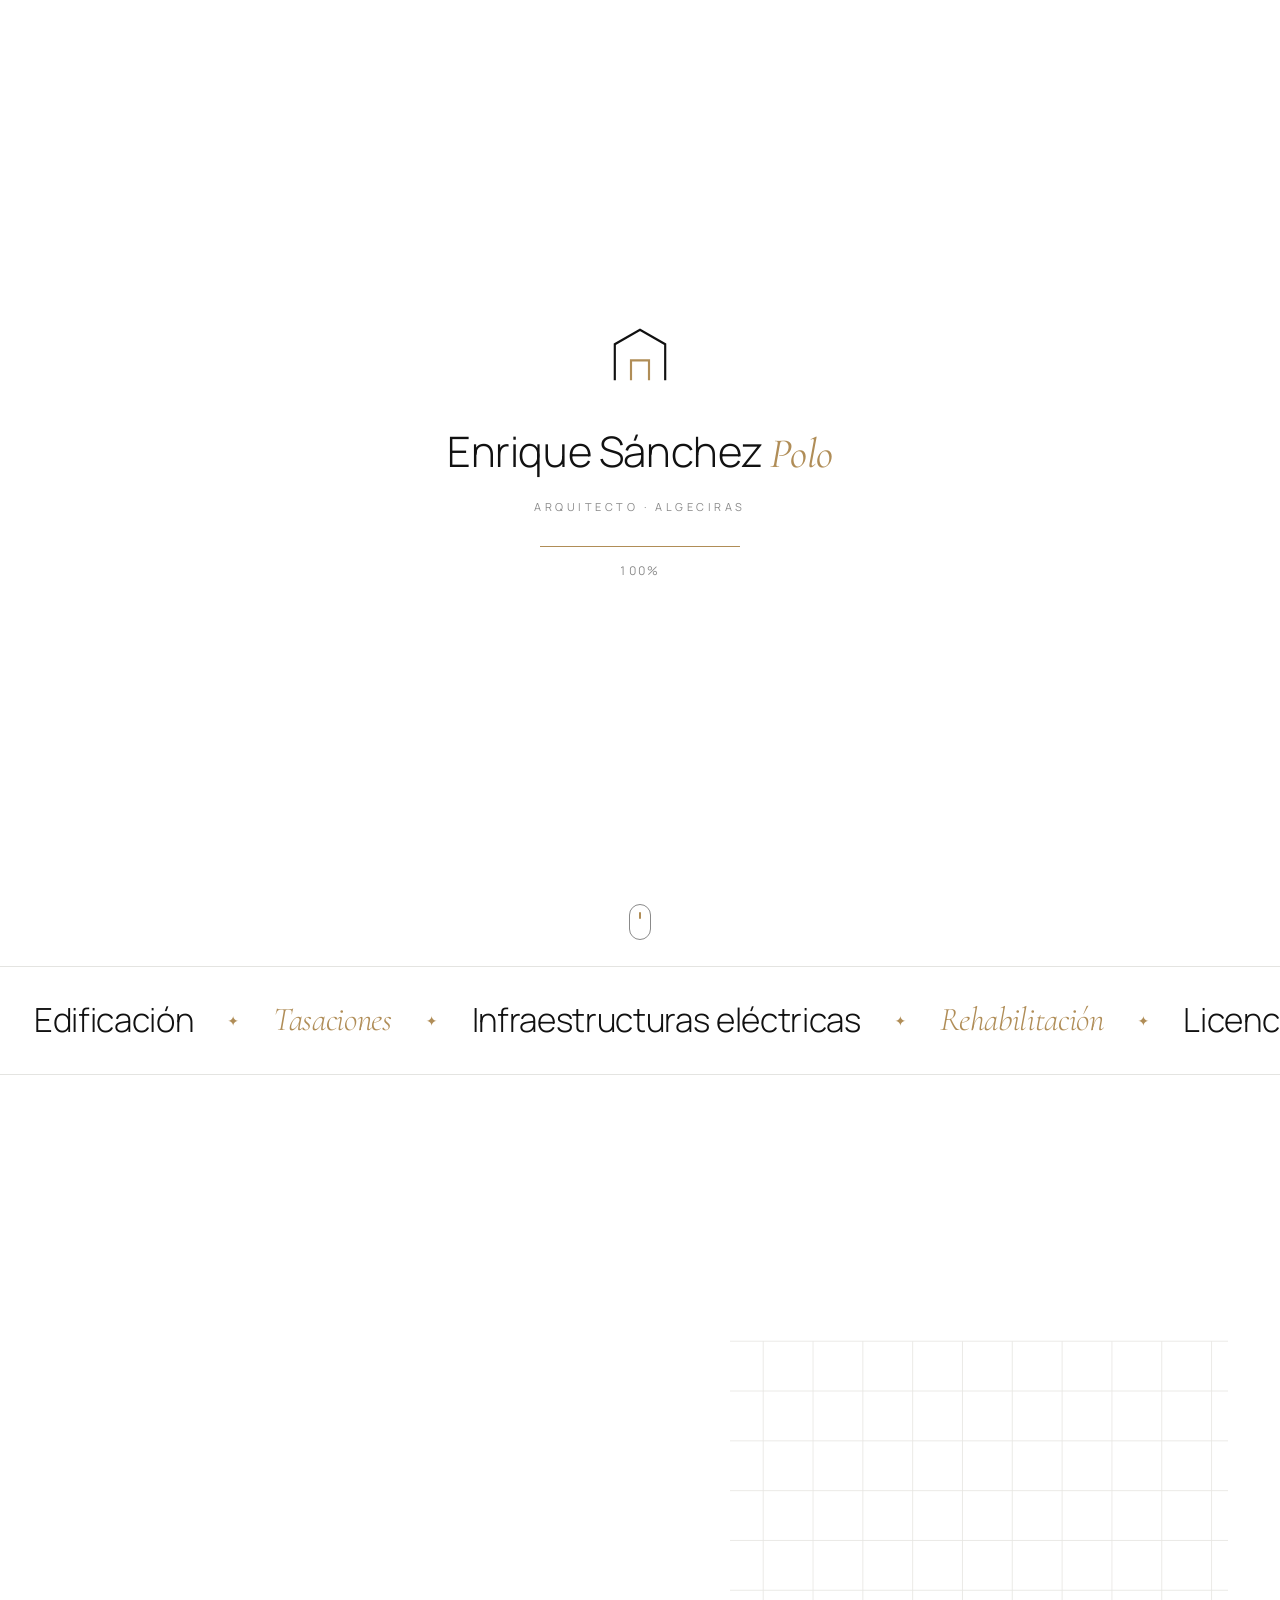
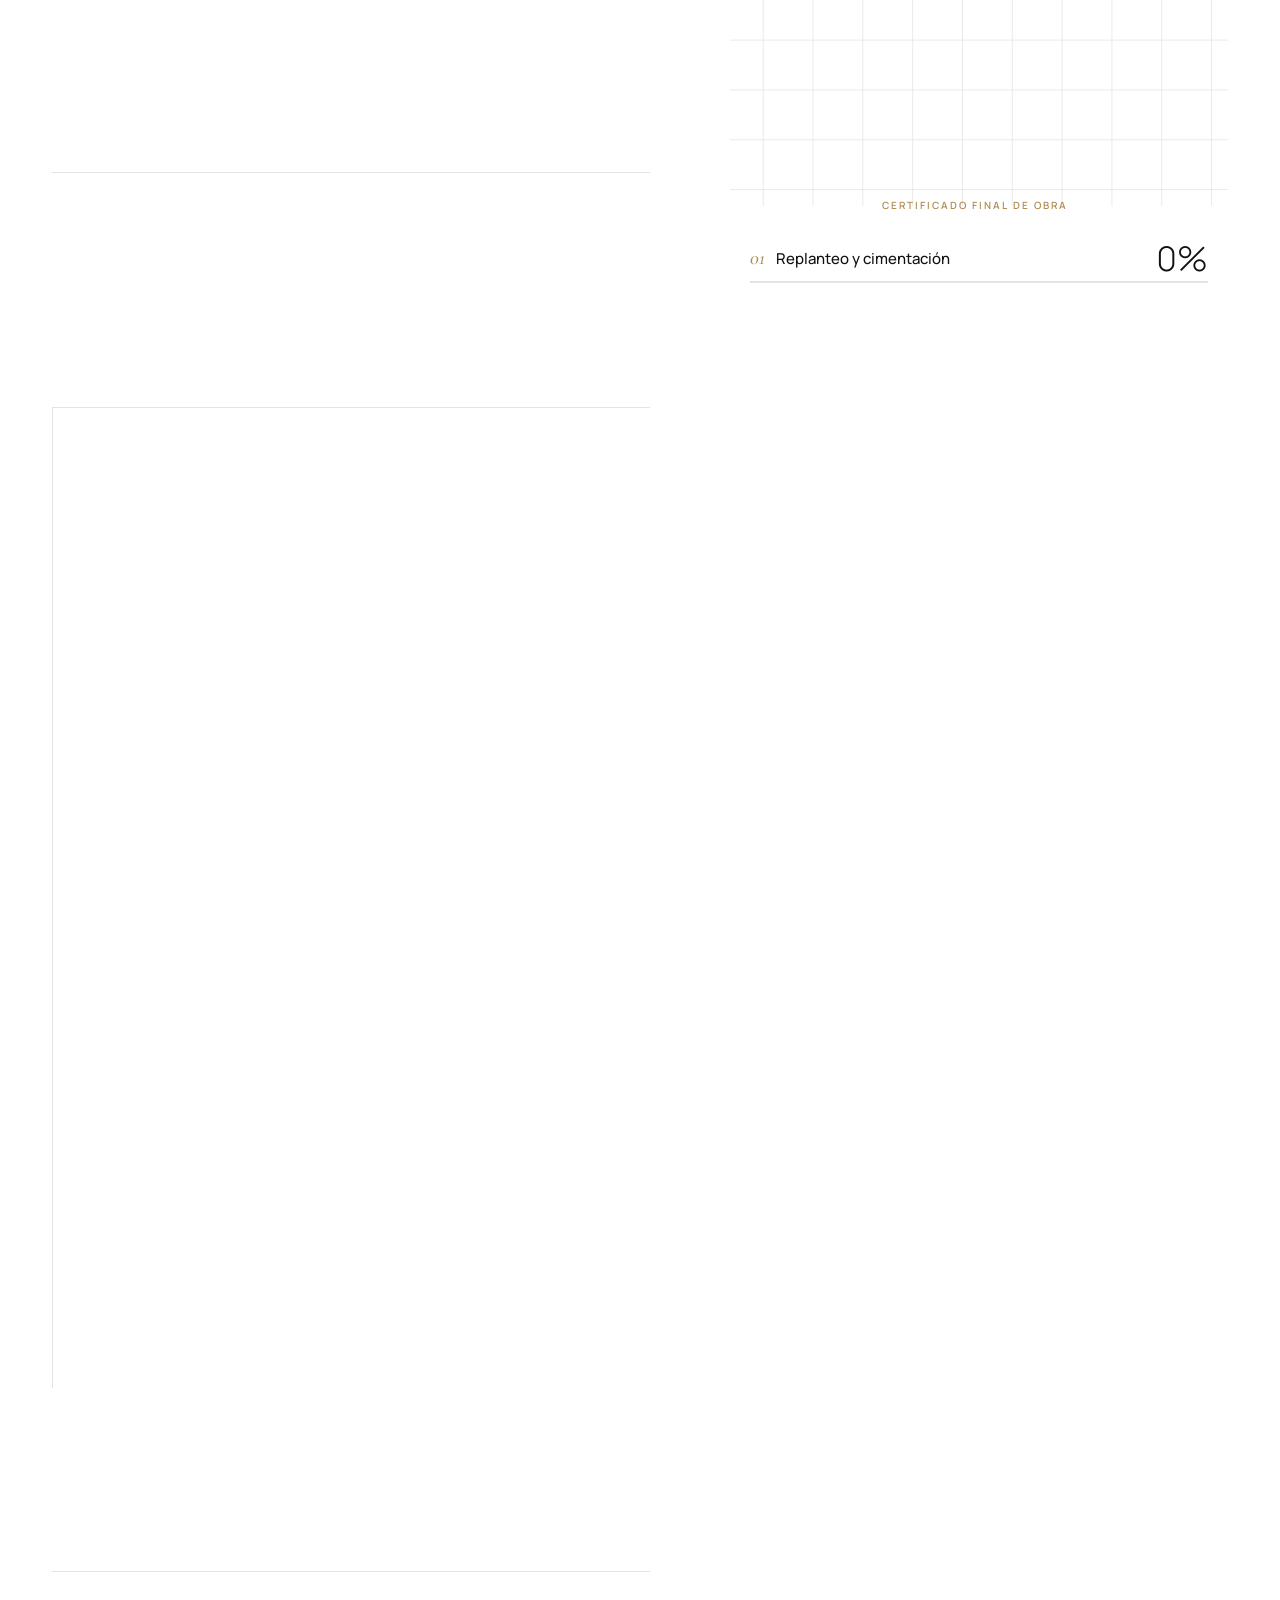
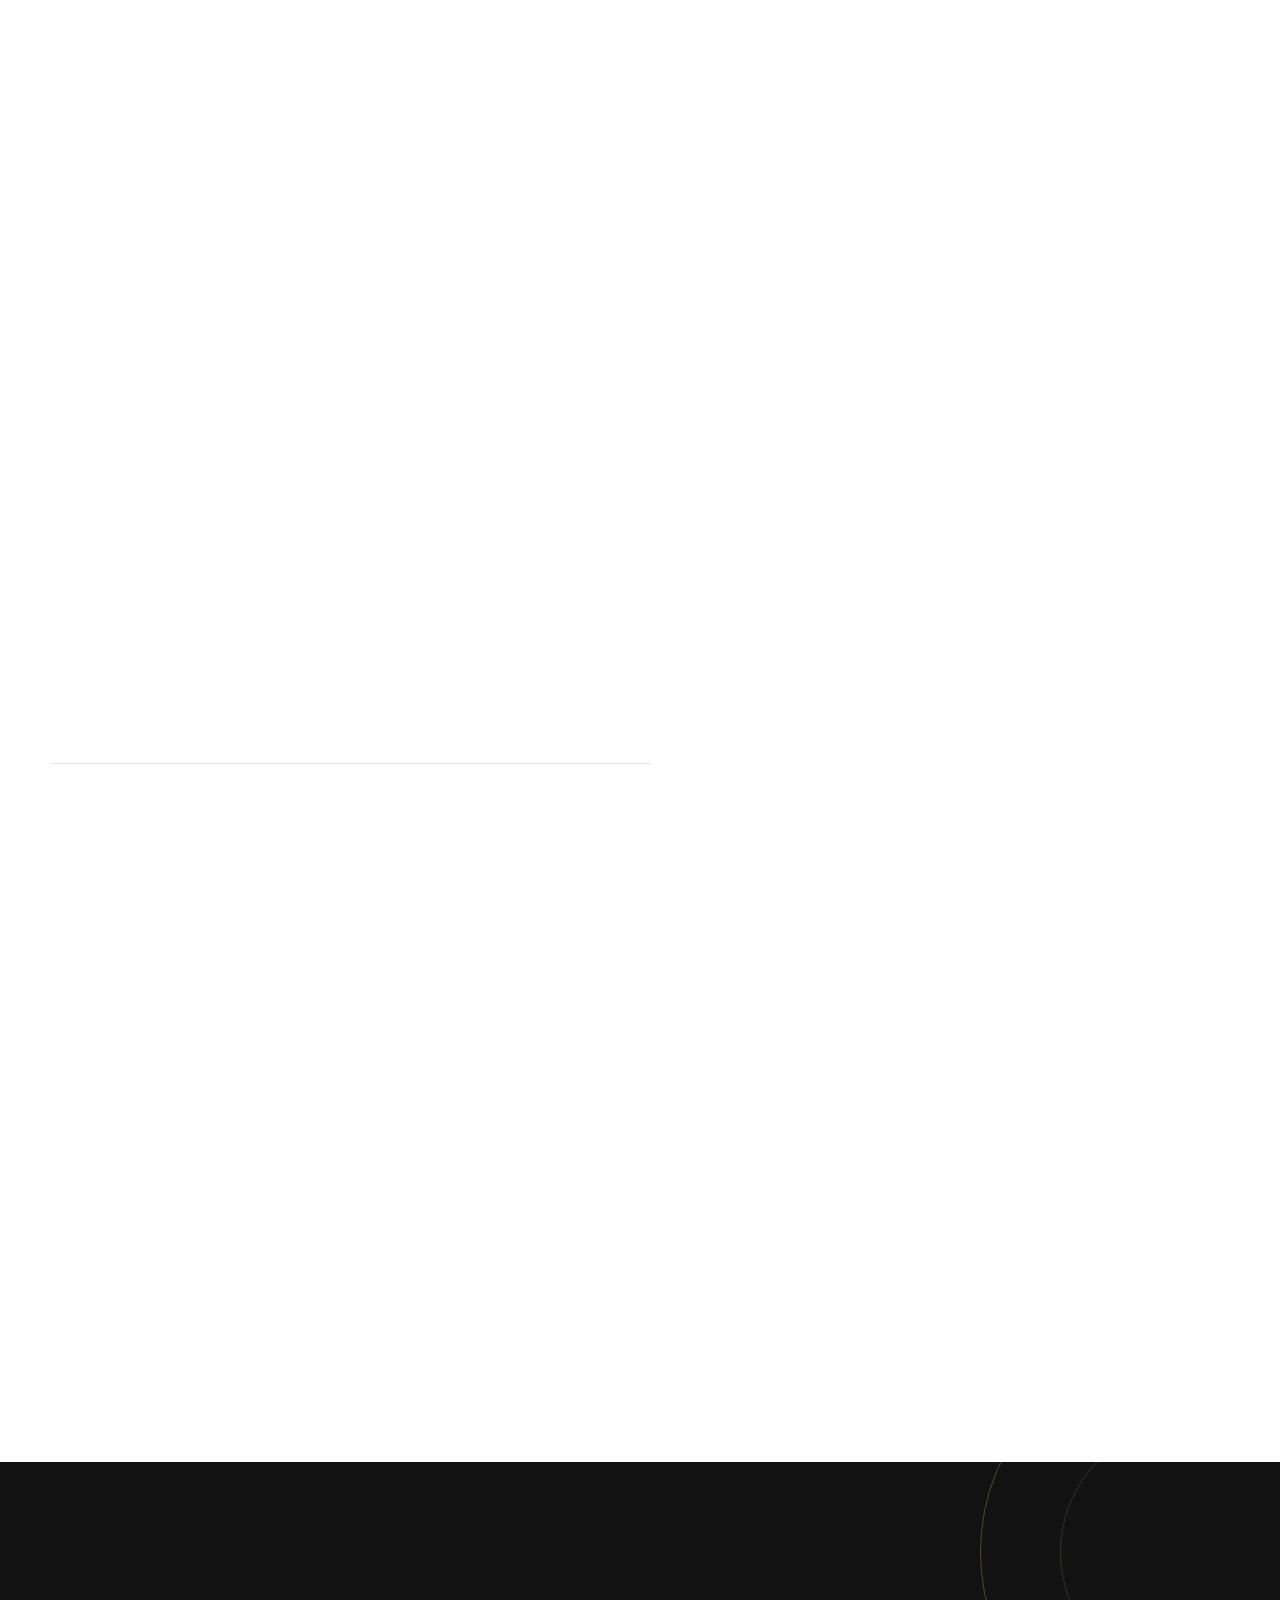
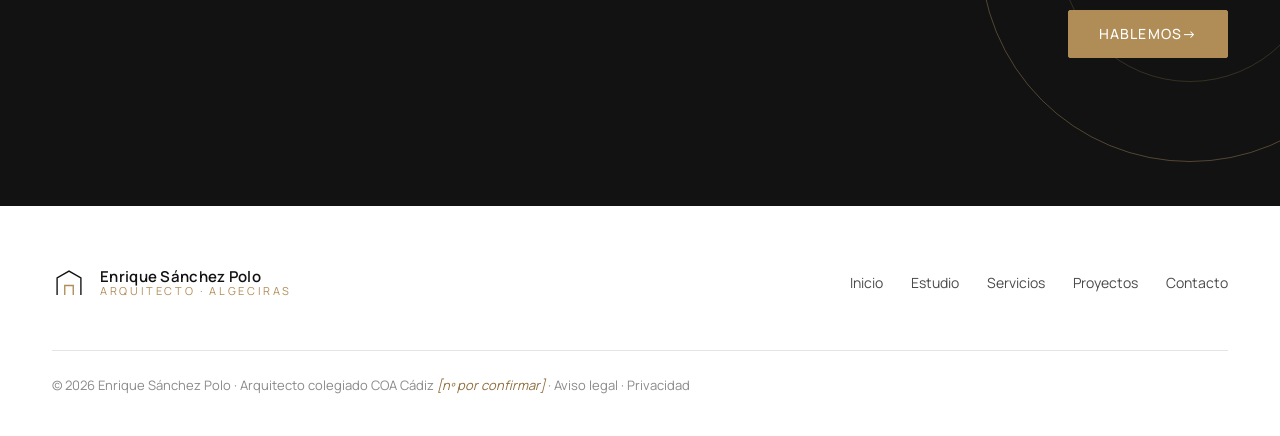
==== commit 267a700f: "Dibujo integrado con el contenido y sin efectos de ratón - El edificio se construye a la vez que se " ====
--- a/index.html
+++ b/index.html
@@ -38,7 +38,6 @@
   <!-- Transición entre páginas -->
   <div class="curtain" aria-hidden="true"><span></span><span></span></div>
   <div class="progress" aria-hidden="true"><span></span></div>
-  <div class="cursor" aria-hidden="true"></div>
 
   <header class="nav" id="top">
     <div class="nav__inner">
@@ -82,7 +81,7 @@
           <h1 data-split>Arquitectura rigurosa, <em class="gold">pensada para durar.</em></h1>
           <p class="lead reveal">Más de 25 años proyectando, valorando y dirigiendo obras en Algeciras y el Campo de Gibraltar. Edificación, tasaciones, infraestructuras eléctricas, licencias y peritaciones con un único interlocutor técnico.</p>
           <div class="hero__cta reveal">
-            <a href="contacto.html" class="btn magnetic">Solicitar presupuesto</a>
+            <a href="contacto.html" class="btn">Solicitar presupuesto</a>
             <a href="servicios.html" class="link-arrow">Ver servicios <span aria-hidden="true">→</span></a>
           </div>
         </div>
@@ -129,99 +128,88 @@
       <div class="marquee__track"><span>Edificación</span><i>✦</i><span>Tasaciones</span><i>✦</i><span>Infraestructuras eléctricas</span><i>✦</i><span>Rehabilitación</span><i>✦</i><span>Licencias</span><i>✦</i><span>Legalizaciones AFO</span><i>✦</i><span>Peritaciones</span><i>✦</i><span>Dirección de obra</span><i>✦</i><span>Naves industriales</span><i>✦</i><span>Eficiencia energética</span><i>✦</i><span>ITE / IEE</span><i>✦</i><span>Urbanismo</span><i>✦</i><span>Edificación</span><i>✦</i><span>Tasaciones</span><i>✦</i><span>Infraestructuras eléctricas</span><i>✦</i><span>Rehabilitación</span><i>✦</i><span>Licencias</span><i>✦</i><span>Legalizaciones AFO</span><i>✦</i><span>Peritaciones</span><i>✦</i><span>Dirección de obra</span><i>✦</i><span>Naves industriales</span><i>✦</i><span>Eficiencia energética</span><i>✦</i><span>ITE / IEE</span><i>✦</i><span>Urbanismo</span><i>✦</i></div>
     </div>
 
-    <section class="section" id="estudio">
-      <div class="container split">
-        <div>
-          <p class="eyebrow reveal">01 — El estudio</p>
-          <h2 data-split>Un cuarto de siglo construyendo en el sur.</h2>
-        </div>
-        <div class="split__body">
-          <p class="reveal">El estudio de <strong>Enrique Sánchez Polo</strong> nace en Algeciras con una idea sencilla: que cada proyecto, desde una vivienda unifamiliar hasta un centro de transformación, se resuelva con el mismo rigor técnico, claridad y cumplimiento de plazos.</p>
-          <p class="reveal">Más de 25 años acompañando a particulares, comunidades, empresas y compañías del sector energético en todas las fases: proyecto, licencias, obra, legalización y valoración.</p>
-          <a href="estudio.html" class="link-arrow reveal">Conocer el estudio <span aria-hidden="true">→</span></a>
-        </div>
-      </div>
-    </section>
-
-    <section class="build" id="construccion">
-      <div class="build__sticky">
-        <div class="container build__grid">
-          <div class="build__copy">
-            <p class="eyebrow">Del plano a la obra</p>
-            <h2>Así levantamos <span class="gold serif">cada proyecto.</span></h2>
-            <ol class="build__phases">
-              <li data-step="0"><span>01</span><div><h3>Replanteo y cimentación</h3><p>Estudio del terreno, normativa y bases sólidas.</p></div></li>
-              <li data-step="1"><span>02</span><div><h3>Estructura</h3><p>Pilares y forjados calculados con precisión.</p></div></li>
-              <li data-step="2"><span>03</span><div><h3>Cerramientos</h3><p>Fachada, huecos y envolvente eficiente.</p></div></li>
-              <li data-step="3"><span>04</span><div><h3>Cubierta e instalaciones</h3><p>Electricidad, climatización y renovables.</p></div></li>
-              <li data-step="4"><span>05</span><div><h3>Entrega</h3><p>Control de calidad y certificado final.</p></div></li>
-            </ol>
-            <p class="build__now">Replanteo y cimentación</p>
-            <div class="build__meter"><span class="build__pct">0</span><small>% de obra</small><div class="build__bar"><i></i></div></div>
-          </div>
-          <div class="build__art">
-            <svg viewBox="0 0 600 620" class="build__svg" aria-label="Dibujo de un edificio que se construye al hacer scroll" role="img"><g class="b-grid"><path d="M40 40V600"/><path d="M100 40V600"/><path d="M160 40V600"/><path d="M220 40V600"/><path d="M280 40V600"/><path d="M340 40V600"/><path d="M400 40V600"/><path d="M460 40V600"/><path d="M520 40V600"/><path d="M580 40V600"/><path d="M0 40H600"/><path d="M0 100H600"/><path d="M0 160H600"/><path d="M0 220H600"/><path d="M0 280H600"/><path d="M0 340H600"/><path d="M0 400H600"/><path d="M0 460H600"/><path d="M0 520H600"/><path d="M0 580H600"/></g><path class="b-ink" data-phase="0" d="M40 520H560"/><path class="b-ink" data-phase="0" d="M95 520v34h40v-34"/><path class="b-ink" data-phase="0" d="M215 520v34h40v-34"/><path class="b-ink" data-phase="0" d="M335 520v34h40v-34"/><path class="b-ink" data-phase="0" d="M455 520v34h40v-34"/><path class="b-gold" data-phase="0" d="M100 500l-10 10M90 500l10 10"/><path class="b-gold" data-phase="0" d="M480 500l-10 10M470 500l10 10"/><path class="b-ink" data-phase="1" d="M115 520V170"/><path class="b-ink" data-phase="1" d="M235 520V170"/><path class="b-ink" data-phase="1" d="M355 520V170"/><path class="b-ink" data-phase="1" d="M475 520V170"/><path class="b-ink" data-phase="1" d="M100 440H490"/><path class="b-ink" data-phase="1" d="M100 360H490"/><path class="b-ink" data-phase="1" d="M100 280H490"/><path class="b-ink" data-phase="1" d="M100 200H490"/><path class="b-gold b-crane" data-phase="1" d="M530 520V90"/><path class="b-gold b-crane" data-phase="1" d="M530 100H300"/><path class="b-gold b-crane" data-phase="1" d="M530 100l-40-40v40"/><path class="b-gold b-crane" data-phase="1" d="M380 100v60"/><path class="b-gold b-crane" data-phase="1" d="M370 160h20v14h-20z"/><path class="b-ink b-win" data-phase="2" d="M100 520V200H490V520"/><path class="b-ink b-win" data-phase="2" d="M135 380h80v44h-80z"/><path class="b-ink b-win" data-phase="2" d="M255 380h80v44h-80z"/><path class="b-ink b-win" data-phase="2" d="M375 380h80v44h-80z"/><path class="b-ink b-win" data-phase="2" d="M135 300h80v44h-80z"/><path class="b-ink b-win" data-phase="2" d="M255 300h80v44h-80z"/><path class="b-ink b-win" data-phase="2" d="M375 300h80v44h-80z"/><path class="b-ink b-win" data-phase="2" d="M135 220h80v44h-80z"/><path class="b-ink b-win" data-phase="2" d="M255 220h80v44h-80z"/><path class="b-ink b-win" data-phase="2" d="M375 220h80v44h-80z"/><path class="b-ink b-win" data-phase="2" d="M150 520v-58h50v58"/><path class="b-ink b-win" data-phase="2" d="M260 462h70v40h-70z"/><path class="b-ink b-win" data-phase="2" d="M380 462h70v40h-70z"/><path class="b-ink" data-phase="3" d="M90 200H500"/><path class="b-ink" data-phase="3" d="M90 200v-14H500v14"/><path class="b-ink" data-phase="3" d="M140 186v-30h60v30"/><path class="b-ink" data-phase="3" d="M380 186v-22h50v22"/><path class="b-ink" data-phase="3" d="M400 164v-14"/><path class="b-gold" data-phase="3" d="M220 186V120"/><path class="b-gold" data-phase="3" d="M196 120h48"/><path class="b-gold" data-phase="3" d="M206 136h28"/><path class="b-gold" data-phase="3" d="M220 120l-14 16M220 120l14 16"/><path class="b-dim" data-phase="4" d="M100 580H490"/><path class="b-dim" data-phase="4" d="M100 572v16M490 572v16"/><path class="b-dim" data-phase="4" d="M580 520V200"/><path class="b-dim" data-phase="4" d="M572 520h16M572 200h16"/><path class="b-dim" data-phase="4" d="M60 520c0-30 10-40 20-40s20 10 20 40"/><path class="b-dim" data-phase="4" d="M80 520v-20"/><path class="b-dim" data-phase="4" d="M520 520c0-24 8-32 16-32s16 8 16 32"/><path class="b-gold" data-phase="4" d="M100 200l195-0 195 0"/><path class="b-gold" data-phase="4" d="M295 120l18 10-18 10-18-10z"/><text class="b-label" x="295" y="604" text-anchor="middle">Certificado final de obra</text></svg>
-          </div>
-        </div>
-      </div>
-    </section>
-
-    <section class="section section--grey">
-      <div class="container">
-        <div class="section__head section__head--row">
-          <div>
+    <section class="obra" id="estudio">
+      <div class="container obra__grid">
+        <aside class="obra__art" aria-hidden="true" data-phases="Replanteo y cimentación|Estructura|Cerramientos|Cubierta e instalaciones|Entrega">
+          <div class="obra__frame">
+            <svg viewBox="0 0 600 620" class="build__svg"><g class="b-grid"><path d="M40 40V600"/><path d="M100 40V600"/><path d="M160 40V600"/><path d="M220 40V600"/><path d="M280 40V600"/><path d="M340 40V600"/><path d="M400 40V600"/><path d="M460 40V600"/><path d="M520 40V600"/><path d="M580 40V600"/><path d="M0 40H600"/><path d="M0 100H600"/><path d="M0 160H600"/><path d="M0 220H600"/><path d="M0 280H600"/><path d="M0 340H600"/><path d="M0 400H600"/><path d="M0 460H600"/><path d="M0 520H600"/><path d="M0 580H600"/></g><path class="b-ink" data-phase="0" d="M40 520H560"/><path class="b-ink" data-phase="0" d="M95 520v34h40v-34"/><path class="b-ink" data-phase="0" d="M215 520v34h40v-34"/><path class="b-ink" data-phase="0" d="M335 520v34h40v-34"/><path class="b-ink" data-phase="0" d="M455 520v34h40v-34"/><path class="b-gold" data-phase="0" d="M100 500l-10 10M90 500l10 10"/><path class="b-gold" data-phase="0" d="M480 500l-10 10M470 500l10 10"/><path class="b-ink" data-phase="1" d="M115 520V170"/><path class="b-ink" data-phase="1" d="M235 520V170"/><path class="b-ink" data-phase="1" d="M355 520V170"/><path class="b-ink" data-phase="1" d="M475 520V170"/><path class="b-ink" data-phase="1" d="M100 440H490"/><path class="b-ink" data-phase="1" d="M100 360H490"/><path class="b-ink" data-phase="1" d="M100 280H490"/><path class="b-ink" data-phase="1" d="M100 200H490"/><path class="b-gold b-crane" data-phase="1" d="M530 520V90"/><path class="b-gold b-crane" data-phase="1" d="M530 100H300"/><path class="b-gold b-crane" data-phase="1" d="M530 100l-40-40v40"/><path class="b-gold b-crane" data-phase="1" d="M380 100v60"/><path class="b-gold b-crane" data-phase="1" d="M370 160h20v14h-20z"/><path class="b-ink b-win" data-phase="2" d="M100 520V200H490V520"/><path class="b-ink b-win" data-phase="2" d="M135 380h80v44h-80z"/><path class="b-ink b-win" data-phase="2" d="M255 380h80v44h-80z"/><path class="b-ink b-win" data-phase="2" d="M375 380h80v44h-80z"/><path class="b-ink b-win" data-phase="2" d="M135 300h80v44h-80z"/><path class="b-ink b-win" data-phase="2" d="M255 300h80v44h-80z"/><path class="b-ink b-win" data-phase="2" d="M375 300h80v44h-80z"/><path class="b-ink b-win" data-phase="2" d="M135 220h80v44h-80z"/><path class="b-ink b-win" data-phase="2" d="M255 220h80v44h-80z"/><path class="b-ink b-win" data-phase="2" d="M375 220h80v44h-80z"/><path class="b-ink b-win" data-phase="2" d="M150 520v-58h50v58"/><path class="b-ink b-win" data-phase="2" d="M260 462h70v40h-70z"/><path class="b-ink b-win" data-phase="2" d="M380 462h70v40h-70z"/><path class="b-ink" data-phase="3" d="M90 200H500"/><path class="b-ink" data-phase="3" d="M90 200v-14H500v14"/><path class="b-ink" data-phase="3" d="M140 186v-30h60v30"/><path class="b-ink" data-phase="3" d="M380 186v-22h50v22"/><path class="b-ink" data-phase="3" d="M400 164v-14"/><path class="b-gold" data-phase="3" d="M220 186V120"/><path class="b-gold" data-phase="3" d="M196 120h48"/><path class="b-gold" data-phase="3" d="M206 136h28"/><path class="b-gold" data-phase="3" d="M220 120l-14 16M220 120l14 16"/><path class="b-dim" data-phase="4" d="M100 580H490"/><path class="b-dim" data-phase="4" d="M100 572v16M490 572v16"/><path class="b-dim" data-phase="4" d="M580 520V200"/><path class="b-dim" data-phase="4" d="M572 520h16M572 200h16"/><path class="b-dim" data-phase="4" d="M60 520c0-30 10-40 20-40s20 10 20 40"/><path class="b-dim" data-phase="4" d="M80 520v-20"/><path class="b-dim" data-phase="4" d="M520 520c0-24 8-32 16-32s16 8 16 32"/><path class="b-gold" data-phase="4" d="M100 200l195-0 195 0"/><path class="b-gold" data-phase="4" d="M295 120l18 10-18 10-18-10z"/><text class="b-label" x="295" y="604" text-anchor="middle">Certificado final de obra</text></svg>
+            <div class="obra__meter">
+              <p class="obra__label"><span class="obra__n">01</span> <span class="obra__phase">Replanteo y cimentación</span></p>
+              <p class="obra__pct"><span class="build__pct">0</span>%</p>
+              <div class="build__bar"><i></i></div>
+            </div>
+          </div>
+        </aside>
+
+        <div class="obra__content">
+          <div class="obra__block">
+            <p class="eyebrow reveal">01 — El estudio</p>
+            <h2 data-split>Un cuarto de siglo construyendo en el sur.</h2>
+            <p class="obra__text reveal">El estudio de <strong>Enrique Sánchez Polo</strong> nace en Algeciras con una idea sencilla: que cada proyecto, desde una vivienda unifamiliar hasta un centro de transformación, se resuelva con el mismo rigor técnico, claridad y cumplimiento de plazos.</p>
+            <p class="obra__text reveal">Más de 25 años acompañando a particulares, comunidades, empresas y compañías del sector energético en todas las fases: proyecto, licencias, obra, legalización y valoración.</p>
+            <a href="estudio.html" class="link-arrow reveal">Conocer el estudio <span aria-hidden="true">→</span></a>
+          </div>
+
+          <div class="obra__block">
             <p class="eyebrow reveal">02 — Especialidades</p>
             <h2 data-split>Lo que más nos piden.</h2>
-          </div>
-          <a href="servicios.html" class="link-arrow reveal">Ver los 12 servicios <span aria-hidden="true">→</span></a>
-        </div>
-        <div class="services">
-          <article class="service service--featured reveal tilt" id="tasaciones">
+            <div class="services services--two">
+          <article class="service service--featured reveal" id="tasaciones">
             <span class="service__num">01</span>
             <h3>Tasaciones y valoraciones</h3>
             <p>Valoración de inmuebles, solares y fincas rústicas. Tasaciones para herencias, divorcios, compraventas, expropiaciones y fines hipotecarios.</p>
           </article>
-          <article class="service service--featured reveal tilt" id="electricas">
+          <article class="service service--featured reveal" id="electricas">
             <span class="service__num">02</span>
             <h3>Infraestructuras eléctricas</h3>
             <p>Proyectos de obra civil para centros de transformación, subestaciones, líneas de media y baja tensión, canalizaciones y edificaciones técnicas.</p>
           </article>
-          <article class="service reveal tilt" id="edificacion">
+          <article class="service reveal" id="edificacion">
             <span class="service__num">03</span>
             <h3>Proyectos de edificación</h3>
             <p>Proyecto básico y de ejecución de viviendas unifamiliares, plurifamiliares, locales y edificios de uso terciario. Obra nueva y ampliaciones.</p>
           </article>
-          <article class="service reveal tilt" id="licencias">
+          <article class="service reveal" id="licencias">
             <span class="service__num">04</span>
             <h3>Licencias y actividades</h3>
             <p>Licencias de obra, de apertura y de actividad, declaraciones responsables y licencias de primera ocupación o utilización.</p>
           </article>
-          <article class="service reveal tilt" id="peritaciones">
+          <article class="service reveal" id="peritaciones">
             <span class="service__num">05</span>
             <h3>Peritaciones e informes</h3>
             <p>Informes periciales judiciales y de parte, dictámenes de patologías, humedades, grietas, vicios constructivos y daños por siniestros.</p>
           </article>
-          <article class="service reveal tilt" id="direccion">
+          <article class="service reveal" id="direccion">
             <span class="service__num">06</span>
             <h3>Dirección de obra</h3>
             <p>Dirección facultativa, control de calidad, coordinación de seguridad y salud y certificación final de obra.</p>
           </article>
-        </div>
-      </div>
-    </section>
-
-    <section class="section section--dark">
-      <div class="container">
-        <div class="section__head">
-          <p class="eyebrow reveal">Método de trabajo</p>
-          <h2 data-split>Un proceso claro, sin sorpresas.</h2>
-        </div>
-        <ol class="steps">
-          <li class="reveal"><span class="steps__n">01</span><h3>Primera reunión</h3><p>Escuchamos tus necesidades, visitamos el inmueble o la parcela y analizamos la normativa aplicable.</p></li>
-          <li class="reveal"><span class="steps__n">02</span><h3>Propuesta y presupuesto</h3><p>Te entregamos una propuesta de honorarios cerrada, con plazos y alcance de cada fase.</p></li>
-          <li class="reveal"><span class="steps__n">03</span><h3>Proyecto y tramitación</h3><p>Redactamos la documentación técnica, la visamos y la presentamos ante ayuntamiento, Junta o compañía.</p></li>
-          <li class="reveal"><span class="steps__n">04</span><h3>Obra y entrega</h3><p>Dirigimos la ejecución, controlamos calidad y costes y emitimos el certificado final de obra.</p></li>
-        </ol>
+            </div>
+            <a href="servicios.html" class="link-arrow reveal obra__more">Ver los 12 servicios <span aria-hidden="true">→</span></a>
+          </div>
+
+          <div class="obra__block">
+            <p class="eyebrow reveal">03 — Método de trabajo</p>
+            <h2 data-split>Un proceso claro, sin sorpresas.</h2>
+            <ol class="steps steps--light">
+              <li class="reveal"><span class="steps__n">01</span><h3>Primera reunión</h3><p>Escuchamos tus necesidades, visitamos el inmueble o la parcela y analizamos la normativa aplicable.</p></li>
+              <li class="reveal"><span class="steps__n">02</span><h3>Propuesta y presupuesto</h3><p>Te entregamos una propuesta de honorarios cerrada, con plazos y alcance de cada fase.</p></li>
+              <li class="reveal"><span class="steps__n">03</span><h3>Proyecto y tramitación</h3><p>Redactamos la documentación técnica, la visamos y la presentamos ante ayuntamiento, Junta o compañía.</p></li>
+              <li class="reveal"><span class="steps__n">04</span><h3>Obra y entrega</h3><p>Dirigimos la ejecución, controlamos calidad y costes y emitimos el certificado final de obra.</p></li>
+            </ol>
+          </div>
+
+          <div class="obra__block">
+            <p class="eyebrow reveal">04 — Para quién trabajamos</p>
+            <h2 data-split>Particulares, empresas e instituciones.</h2>
+            <ul class="clients">
+              <li class="reveal"><h3>Particulares</h3><p>Viviendas, reformas, tasaciones, herencias y legalizaciones.</p></li>
+              <li class="reveal"><h3>Comunidades de propietarios</h3><p>ITE, rehabilitación, accesibilidad y patologías.</p></li>
+              <li class="reveal"><h3>Empresas y promotoras</h3><p>Naves, locales, promociones y licencias de actividad.</p></li>
+              <li class="reveal"><h3>Sector energético</h3><p>Obra civil de infraestructuras eléctricas y edificaciones técnicas.</p></li>
+            </ul>
+          </div>
+        </div>
       </div>
     </section>
 
@@ -230,7 +218,7 @@
   <section class="cta-band">
     <div class="container cta-band__inner">
       <h2 data-split>¿Tienes un proyecto en mente?</h2>
-      <a href="contacto.html" class="btn btn--gold magnetic">Hablemos <span aria-hidden="true">→</span></a>
+      <a href="contacto.html" class="btn btn--gold">Hablemos <span aria-hidden="true">→</span></a>
     </div>
   </section>
 
--- a/styles.css
+++ b/styles.css
@@ -345,14 +345,6 @@
 .curtain.out span { transform-origin: 50% 0; }
 html.entering .curtain span { transform: scaleY(1); transition: none; }
 
-/* Cursor personalizado */
-.cursor { display: none; }
-@media (hover: hover) and (pointer: fine) {
-  .cursor { display: block; position: fixed; top: 0; left: 0; width: 34px; height: 34px; margin: -17px 0 0 -17px; border: 1px solid var(--gold); border-radius: 50%; pointer-events: none; z-index: 80; opacity: 0; transition: width .3s var(--ease), height .3s var(--ease), margin .3s var(--ease), background .3s, opacity .3s; }
-  .cursor.is-on { opacity: 1; }
-  .cursor.is-hover { width: 64px; height: 64px; margin: -32px 0 0 -32px; background: rgba(176,141,87,.12); }
-}
-
 /* Texto que aparece palabra a palabra */
 .js [data-split] .w { display: inline-block; overflow: hidden; vertical-align: top; padding-bottom: .08em; margin-bottom: -.08em; }
 .js [data-split] .w > span { display: inline-block; transform: translateY(105%); transition: transform 1s var(--ease); transition-delay: calc(var(--i) * 55ms); }
@@ -385,22 +377,12 @@
 .crumbs a:hover { color: var(--gold); }
 .crumbs span { margin: 0 8px; color: var(--gold); }
 
-/* Pestañas de servicios */
-.chips { position: sticky; top: 76px; z-index: 40; background: rgba(255,255,255,.92); backdrop-filter: blur(10px); -webkit-backdrop-filter: blur(10px); border-bottom: 1px solid var(--line); }
-.chips__inner { display: flex; gap: 8px; overflow-x: auto; padding-top: 14px; padding-bottom: 14px; scrollbar-width: none; }
-.chips__inner::-webkit-scrollbar { display: none; }
-.chips a { flex: none; padding: 8px 16px; border: 1px solid var(--line); border-radius: 40px; font-size: 13px; font-weight: 500; color: var(--ink-2); transition: all .3s var(--ease); }
-.chips a:hover, .chips a.is-active { background: var(--ink); border-color: var(--ink); color: #fff; }
 .services--detailed .service { scroll-margin-top: 160px; }
 .service__list { list-style: none; padding: 20px 0 0; margin: 20px 0 0; border-top: 1px solid var(--line); }
 .service__list li { font-size: 14px; color: var(--ink); padding: 5px 0 5px 20px; position: relative; }
 .service__list li::before { content: ""; position: absolute; left: 0; top: 50%; width: 10px; height: 1px; background: var(--gold); }
 .service:target { background: #fcfbf8; }
 .service:target::before { width: 100%; }
-
-/* Efecto 3D en tarjetas */
-.tilt { transform-style: preserve-3d; will-change: transform; }
-.js .reveal.tilt.is-visible { transition: transform .25s ease-out, opacity .9s var(--ease), background .4s var(--ease); }
 
 /* Proyectos */
 .project__more { position: absolute; left: 20px; bottom: 18px; font-size: 12px; letter-spacing: .14em; text-transform: uppercase; font-weight: 600; color: var(--gold); opacity: 0; transform: translateY(8px); transition: all .4s var(--ease); }
@@ -420,26 +402,6 @@
 .pillar h3 { font-size: 20px; font-weight: 500; margin-bottom: 12px; }
 .pillar p { margin: 0; color: var(--ink-2); font-size: 15px; }
 
-/* ===== Edificio que se construye con el scroll ===== */
-.build { position: relative; height: 420vh; background: var(--bg-soft); border-top: 1px solid var(--line); border-bottom: 1px solid var(--line); }
-.build__sticky { position: sticky; top: 0; height: 100vh; display: flex; align-items: center; overflow: hidden; padding-top: 60px; }
-.build__grid { display: grid; grid-template-columns: 1fr 1.15fr; gap: 60px; align-items: center; }
-.build h2 { font-size: clamp(32px, 3.6vw, 50px); margin-bottom: 36px; }
-.build__phases { list-style: none; padding: 0; margin: 0 0 30px; }
-.build__phases li { display: flex; gap: 18px; padding: 14px 0; border-top: 1px solid var(--line); opacity: .35; transition: opacity .5s var(--ease); }
-.build__phases li > span { font-family: var(--serif); font-style: italic; color: var(--gold); font-size: 20px; width: 28px; flex: none; }
-.build__phases h3 { font-size: 18px; font-weight: 500; margin-bottom: 2px; }
-.build__phases p { margin: 0; font-size: 14px; color: var(--ink-2); max-height: 0; overflow: hidden; transition: max-height .5s var(--ease); }
-.build__phases li.is-done { opacity: .7; }
-.build__phases li.is-active { opacity: 1; }
-.build__phases li.is-active p { max-height: 3em; }
-.build__meter { display: flex; align-items: baseline; gap: 8px; flex-wrap: wrap; }
-.build__pct { font-size: 48px; font-weight: 300; line-height: 1; font-variant-numeric: tabular-nums; min-width: 2.2ch; }
-.build__meter small { font-size: 12px; letter-spacing: .18em; text-transform: uppercase; color: var(--ink-3); }
-.build__bar { flex-basis: 100%; height: 2px; background: var(--line); margin-top: 14px; }
-.build__bar i { display: block; height: 100%; background: var(--gold); transform-origin: 0 50%; transform: scaleX(0); }
-.build__now { display: none; }
-.build__svg { width: 100%; max-height: 76vh; }
 .build__svg .b-grid path { stroke: #e7e6e2; stroke-width: 1; fill: none; }
 .build__svg .b-ink { stroke: var(--ink); stroke-width: 1.6; fill: none; }
 .build__svg .b-gold { stroke: var(--gold); stroke-width: 2; fill: none; }
@@ -448,7 +410,7 @@
 .build__svg.is-lit .b-win[d^="M135"], .build__svg.is-lit .b-win[d^="M255"], .build__svg.is-lit .b-win[d^="M375"] { fill: rgba(201,169,110,.28); }
 .build__svg .b-crane { transition: opacity .8s; }
 .build__svg.is-lit .b-crane { opacity: 0; }
-.build__label, .build__svg .b-label { font: 600 12px var(--sans); letter-spacing: .2em; text-transform: uppercase; fill: var(--gold); opacity: 0; transition: opacity .6s; }
+.build__svg .b-label { font: 600 12px var(--sans); letter-spacing: .2em; text-transform: uppercase; fill: var(--gold); opacity: 0; transition: opacity .6s; }
 .build__svg.is-lit .b-label { opacity: 1; }
 
 /* Banda final con llamada a la acción */
@@ -459,13 +421,12 @@
 .cta-band h2 { font-size: clamp(32px, 4.4vw, 60px); max-width: 760px; }
 .btn--gold { background: var(--gold); border-color: var(--gold); }
 .btn--gold:hover { background: #fff; border-color: #fff; color: var(--ink); }
-.magnetic { transition: transform .3s var(--ease), background .3s var(--ease), color .3s var(--ease), border-color .3s var(--ease); }
 .footer { border-top: 0; }
 
 @media (prefers-reduced-motion: reduce) {
   .marquee__track, .scroll-cue span, .hero .drawing .sun { animation: none; }
   .js [data-split] .w > span { transform: none; transition: none; }
-  .intro, .curtain, .cursor { display: none !important; }
+  .intro, .curtain { display: none !important; }
 }
 
 @media (max-width: 1024px) {
@@ -483,16 +444,6 @@
   .chev { display: none; }
   .nav__links { max-height: calc(100vh - 76px); overflow-y: auto; }
   .nav__links a[data-btn] { margin-top: 20px; width: auto; border-bottom: 0; padding: 12px 22px; }
-  .build { height: 380vh; }
-  .build__sticky { padding-top: 76px; align-items: flex-start; }
-  .build__grid { grid-template-columns: 1fr; gap: 10px; }
-  .build h2 { font-size: 28px; margin-bottom: 14px; }
-  .build .eyebrow { margin-bottom: 12px; }
-  .build__phases { display: none; }
-  .build__now { display: block; margin: 0 0 8px; color: var(--gold); font-weight: 600; font-size: 15px; }
-  .build__meter { margin-bottom: 4px; }
-  .build__pct { font-size: 34px; }
-  .build__svg { max-height: 58vh; }
   .scroll-cue { display: none; }
   .hero { min-height: 0; }
 }
@@ -500,10 +451,53 @@
   .pillars { grid-template-columns: 1fr; }
   .page-hero { padding: 120px 0 60px; }
   .cta-band { padding: 80px 0; }
-  .chips { top: 76px; }
 }
 .section--dark + .cta-band { border-top: 1px solid #2a2a2a; }
 @media (max-width: 860px) {
   .nav__links a:not([data-btn])::after { display: none; }
   .nav__links a.is-active:not([data-btn]) { color: var(--gold); }
 }
+
+/* ===== Dibujo que se construye acompañando al contenido (Inicio) ===== */
+.obra { padding: 130px 0 40px; position: relative; }
+.obra__grid { display: grid; grid-template-columns: minmax(0, 1.2fr) minmax(0, 1fr); gap: 80px; }
+.obra__content { grid-column: 1; grid-row: 1; position: relative; z-index: 1; }
+.obra__art { grid-column: 2; grid-row: 1; align-self: start; position: sticky; top: 96px; height: calc(100vh - 120px); display: flex; align-items: center; pointer-events: none; }
+.obra__frame { width: 100%; }
+.obra .build__svg { width: 100%; max-height: calc(100vh - 250px); }
+.obra__meter { display: grid; grid-template-columns: 1fr auto; align-items: end; gap: 6px 20px; margin-top: 18px; padding: 0 4%; }
+.obra__label { margin: 0; font-size: 15px; font-weight: 500; }
+.obra__n { font-family: var(--serif); font-style: italic; color: var(--gold); font-size: 20px; margin-right: 8px; }
+.obra__phase { display: inline-block; transition: opacity .3s; }
+.obra__phase.is-changing { opacity: 0; }
+.obra__pct { margin: 0; font-size: 34px; font-weight: 300; line-height: 1; font-variant-numeric: tabular-nums; color: var(--ink); }
+.obra__pct .build__pct { display: inline-block; min-width: 2ch; text-align: right; }
+.build__bar { grid-column: 1 / -1; height: 2px; background: var(--line); }
+.build__bar i { display: block; height: 100%; background: var(--gold); transform-origin: 0 50%; transform: scaleX(0); }
+
+.obra__block { padding-bottom: 120px; }
+.obra__block + .obra__block { padding-top: 110px; border-top: 1px solid var(--line); }
+.obra__block h2 { font-size: clamp(30px, 3.4vw, 48px); margin-bottom: 34px; }
+.obra__text { color: var(--ink-2); font-size: 18px; }
+.obra__text strong { color: var(--ink); font-weight: 600; }
+.obra__more { display: inline-block; margin-top: 34px; }
+.services--two { grid-template-columns: repeat(2, 1fr); }
+.services--two .service { padding: 34px 28px 36px; }
+.steps--light { grid-template-columns: repeat(2, 1fr); gap: 40px 36px; }
+.steps--light li { border-top: 1px solid var(--line); }
+.steps--light .steps__n { color: var(--gold); font-size: 38px; margin-bottom: 18px; }
+.steps--light p { color: var(--ink-2); }
+.obra .clients { grid-template-columns: 1fr 1fr; }
+
+@media (max-width: 960px) {
+  .obra { padding-top: 90px; }
+  .obra__grid { grid-template-columns: 1fr; gap: 0; }
+  .obra__art { grid-column: 1; top: 76px; height: calc(100vh - 76px); opacity: .16; z-index: 0; }
+  .obra .build__svg { max-height: 80vh; }
+  .obra__meter { display: none; }
+  .obra__block { padding-bottom: 80px; }
+  .obra__block + .obra__block { padding-top: 80px; }
+}
+@media (max-width: 600px) {
+  .services--two, .steps--light, .obra .clients { grid-template-columns: 1fr; }
+}
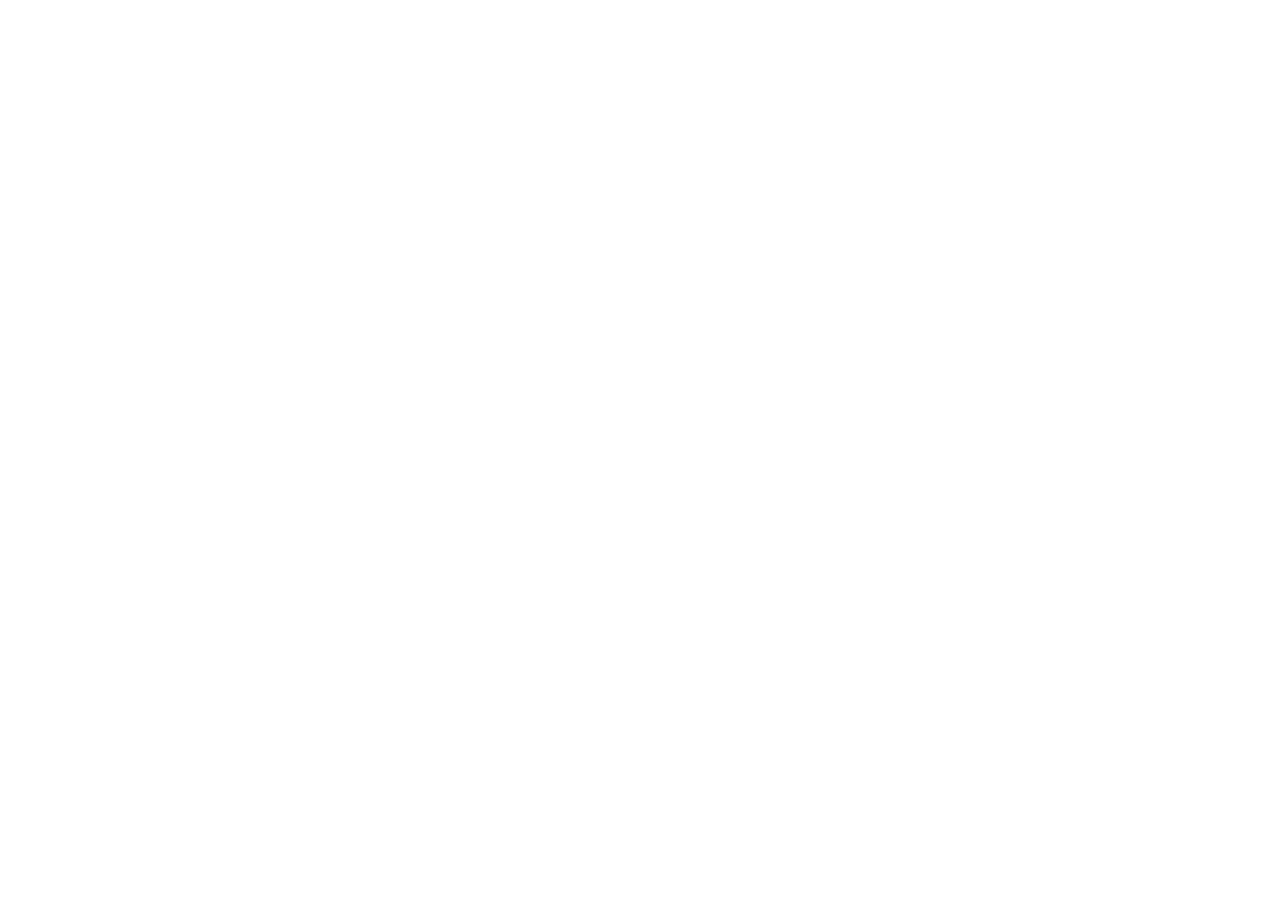
==== commit ab78877a: "Portada 3D giratoria, páginas legales, SEO, cookies y lista de calidad - Edificio 3D que gira y se c" ====
--- a/index.html
+++ b/index.html
@@ -5,29 +5,59 @@
   <meta name="viewport" content="width=device-width, initial-scale=1">
   <title>Enrique Sánchez Polo · Arquitecto en Algeciras</title>
   <meta name="description" content="Estudio de arquitectura de Enrique Sánchez Polo en Algeciras. Más de 25 años en edificación, tasaciones, infraestructuras eléctricas, licencias y peritaciones.">
+  <meta http-equiv="Content-Security-Policy" content="upgrade-insecure-requests">
+  <meta name="referrer" content="strict-origin-when-cross-origin">
+  <meta name="theme-color" content="#ffffff">
+  <link rel="canonical" href="https://carlotapalomarsanchez-beep.github.io/Enrique-Sanchez-Polo/">
+
+  <!-- Vista previa al compartir el enlace (WhatsApp, LinkedIn, Facebook, X...) -->
+  <meta property="og:type" content="website">
+  <meta property="og:locale" content="es_ES">
+  <meta property="og:site_name" content="Enrique Sánchez Polo · Arquitecto">
+  <meta property="og:title" content="Enrique Sánchez Polo · Arquitecto en Algeciras">
+  <meta property="og:description" content="Estudio de arquitectura de Enrique Sánchez Polo en Algeciras. Más de 25 años en edificación, tasaciones, infraestructuras eléctricas, licencias y peritaciones.">
+  <meta property="og:url" content="https://carlotapalomarsanchez-beep.github.io/Enrique-Sanchez-Polo/">
+  <meta property="og:image" content="https://carlotapalomarsanchez-beep.github.io/Enrique-Sanchez-Polo/og-image.png">
+  <meta property="og:image:width" content="1200">
+  <meta property="og:image:height" content="630">
+  <meta property="og:image:alt" content="Enrique Sánchez Polo, estudio de arquitectura en Algeciras">
+  <meta name="twitter:card" content="summary_large_image">
+  <meta name="twitter:title" content="Enrique Sánchez Polo · Arquitecto en Algeciras">
+  <meta name="twitter:description" content="Estudio de arquitectura de Enrique Sánchez Polo en Algeciras. Más de 25 años en edificación, tasaciones, infraestructuras eléctricas, licencias y peritaciones.">
+  <meta name="twitter:image" content="https://carlotapalomarsanchez-beep.github.io/Enrique-Sanchez-Polo/og-image.png">
+
+  <link rel="icon" href="favicon.svg" type="image/svg+xml">
+  <link rel="icon" href="favicon-32.png" sizes="32x32" type="image/png">
+  <link rel="apple-touch-icon" href="apple-touch-icon.png">
+  <link rel="manifest" href="site.webmanifest">
+
   <script>
-    document.documentElement.classList.add('js');
-    (function (r) {
+    (function (r, l) {
+      // Forzar HTTPS (GitHub Pages también lo fuerza desde sus ajustes)
+      if (l.protocol === 'http:' && !/^(localhost|127\.|192\.168\.)/.test(l.hostname)) l.replace('https:' + l.href.slice(5));
+      r.classList.add('js');
       var seen = false;
       try { seen = !!sessionStorage.getItem('esp-intro'); } catch (e) {}
       r.classList.add(seen ? 'entering' : 'first-visit');
       setTimeout(function () { r.classList.remove('entering'); }, 2500);
-    })(document.documentElement);
+    })(document.documentElement, location);
   </script>
   <link rel="preconnect" href="https://fonts.googleapis.com">
   <link rel="preconnect" href="https://fonts.gstatic.com" crossorigin>
-  <link href="https://fonts.googleapis.com/css2?family=Manrope:wght@300;400;500;600&family=Cormorant+Garamond:ital,wght@0,400;0,500;1,400&display=swap" rel="stylesheet">
+  <link href="https://fonts.googleapis.com/css2?family=Manrope:wght@300;400;500;600&family=Cormorant+Garamond:ital,wght@0,400;1,400&display=swap" rel="stylesheet">
   <link rel="stylesheet" href="styles.css">
-  <link rel="icon" href="data:image/svg+xml,%3Csvg xmlns='http://www.w3.org/2000/svg' viewBox='0 0 64 64'%3E%3Crect width='64' height='64' fill='%23fff'/%3E%3Cpath d='M14 50V22l18-10 18 10v28' fill='none' stroke='%23B08D57' stroke-width='3'/%3E%3Cpath d='M26 50V34h12v16' fill='none' stroke='%23111' stroke-width='3'/%3E%3C/svg%3E">
+  <script src="script.js" defer></script>
 </head>
 <body data-page="inicio">
+
+  <a href="#contenido" class="skip">Saltar al contenido</a>
 
   <!-- Animación de entrada (solo la primera visita) -->
   <div class="intro" aria-hidden="true">
     <div class="intro__panel intro__panel--a"></div>
     <div class="intro__panel intro__panel--b"></div>
     <div class="intro__content">
-      <svg class="intro__logo" viewBox="0 0 40 40"><path d="M6 34V14L20 6l14 8v20" /><path class="g" d="M15 34V23h10v11" /></svg>
+      <svg aria-hidden="true" focusable="false" class="intro__logo" viewBox="0 0 40 40"><path d="M6 34V14L20 6l14 8v20" /><path class="g" d="M15 34V23h10v11" /></svg>
       <p class="intro__name"><span>Enrique</span> <span>Sánchez</span> <span>Polo</span></p>
       <p class="intro__role">Arquitecto · Algeciras</p>
       <div class="intro__bar"><span></span></div>
@@ -41,12 +71,12 @@
 
   <header class="nav" id="top">
     <div class="nav__inner">
-      <a href="index.html" class="brand" aria-label="Inicio">
-        <span class="brand__mark" aria-hidden="true"><svg viewBox="0 0 40 40"><path d="M6 34V14L20 6l14 8v20" /><path class="g" d="M15 34V23h10v11" /></svg></span>
+      <a href="index.html" class="brand" aria-label="Enrique Sánchez Polo, arquitecto. Ir al inicio">
+        <span class="brand__mark" aria-hidden="true"><svg aria-hidden="true" focusable="false" viewBox="0 0 40 40"><path d="M6 34V14L20 6l14 8v20" /><path class="g" d="M15 34V23h10v11" /></svg></span>
         <span class="brand__text"><strong>Enrique Sánchez Polo</strong><small>Arquitecto</small></span>
       </a>
-      <button class="nav__toggle" aria-label="Abrir menú" aria-expanded="false"><span></span><span></span></button>
-      <nav class="nav__links" aria-label="Principal">
+      <button class="nav__toggle" aria-label="Abrir menú" aria-expanded="false" aria-controls="menu"><span></span><span></span></button>
+      <nav class="nav__links" id="menu" aria-label="Principal">
         <a href="index.html" class="is-active" aria-current="page">Inicio</a>
         <a href="estudio.html">Estudio</a>
         <div class="nav__item has-sub">
@@ -67,82 +97,42 @@
           </div>
         </div>
         <a href="proyectos.html">Proyectos</a>
-        <a href="contacto.html" data-btn>Contacto</a>
+        <a href="contacto.html" data-btn>Pedir presupuesto</a>
       </nav>
     </div>
   </header>
 
-  <main>
-
-    <section class="hero">
-      <div class="hero__grid container">
-        <div class="hero__copy">
-          <p class="eyebrow reveal">Estudio de arquitectura · Algeciras</p>
-          <h1 data-split>Arquitectura rigurosa, <em class="gold">pensada para durar.</em></h1>
-          <p class="lead reveal">Más de 25 años proyectando, valorando y dirigiendo obras en Algeciras y el Campo de Gibraltar. Edificación, tasaciones, infraestructuras eléctricas, licencias y peritaciones con un único interlocutor técnico.</p>
-          <div class="hero__cta reveal">
-            <a href="contacto.html" class="btn">Solicitar presupuesto</a>
-            <a href="servicios.html" class="link-arrow">Ver servicios <span aria-hidden="true">→</span></a>
+  <main id="contenido">
+
+    <section class="journey" aria-label="Presentación del estudio">
+      <div class="container journey__grid">
+        <div class="journey__art" aria-hidden="true" data-phases="Proyecto|Cimentación|Estructura|Cerramientos|Cubierta e instalaciones|Entrega">
+          <canvas class="model"></canvas>
+          <div class="journey__meter">
+            <p class="obra__label"><span class="obra__n">00</span> <span class="obra__phase">Proyecto</span></p>
+            <p class="obra__pct"><span class="build__pct">0</span>%</p>
+            <div class="build__bar"><i></i></div>
           </div>
         </div>
 
-        <div class="hero__art" aria-hidden="true" data-parallax="0.1">
-          <svg viewBox="0 0 520 560" class="drawing">
-            <g class="grid-lines">
-              <path d="M40 0v560M140 0v560M240 0v560M340 0v560M440 0v560"/>
-              <path d="M0 80h520M0 180h520M0 280h520M0 380h520M0 480h520"/>
-            </g>
-            <g class="ink">
-              <path class="draw" d="M80 500V200h220v300"/>
-              <path class="draw" d="M300 500V120h140v380"/>
-              <path class="draw" d="M40 500h460"/>
-              <path class="draw" d="M80 260h220M80 320h220M80 380h220M80 440h220"/>
-              <path class="draw" d="M135 200v300M190 200v300M245 200v300"/>
-              <path class="draw" d="M330 160h80v60h-80zM330 260h80v60h-80zM330 360h80v60h-80z"/>
-            </g>
-            <g class="gold-line">
-              <path class="draw" d="M300 120l70-50 70 50"/>
-              <path class="draw" d="M60 530h400"/>
-              <circle cx="460" cy="70" r="26" class="draw sun"/>
-            </g>
-            <g class="dim">
-              <path d="M80 540h360M80 534v12M440 534v12"/>
-              <text x="250" y="556" text-anchor="middle">25+ años</text>
-            </g>
-          </svg>
-        </div>
-      </div>
-
-      <div class="container">
-        <ul class="stats">
-          <li class="reveal"><strong><span data-count="25">25</span><span class="gold">+</span></strong><span>años de ejercicio profesional</span></li>
-          <li class="reveal"><strong><span data-count="12">12</span></strong><span>áreas de servicio técnico</span></li>
-          <li class="reveal"><strong><span data-count="1">1</span></strong><span>interlocutor de principio a fin</span></li>
-          <li class="reveal"><strong class="stats__text">Campo de Gibraltar</strong><span>ámbito principal de trabajo</span></li>
-        </ul>
-      </div>
-      <a href="#estudio" class="scroll-cue" aria-label="Bajar"><span></span></a>
-    </section>
-
-    <div class="marquee" aria-hidden="true">
-      <div class="marquee__track"><span>Edificación</span><i>✦</i><span>Tasaciones</span><i>✦</i><span>Infraestructuras eléctricas</span><i>✦</i><span>Rehabilitación</span><i>✦</i><span>Licencias</span><i>✦</i><span>Legalizaciones AFO</span><i>✦</i><span>Peritaciones</span><i>✦</i><span>Dirección de obra</span><i>✦</i><span>Naves industriales</span><i>✦</i><span>Eficiencia energética</span><i>✦</i><span>ITE / IEE</span><i>✦</i><span>Urbanismo</span><i>✦</i><span>Edificación</span><i>✦</i><span>Tasaciones</span><i>✦</i><span>Infraestructuras eléctricas</span><i>✦</i><span>Rehabilitación</span><i>✦</i><span>Licencias</span><i>✦</i><span>Legalizaciones AFO</span><i>✦</i><span>Peritaciones</span><i>✦</i><span>Dirección de obra</span><i>✦</i><span>Naves industriales</span><i>✦</i><span>Eficiencia energética</span><i>✦</i><span>ITE / IEE</span><i>✦</i><span>Urbanismo</span><i>✦</i></div>
-    </div>
-
-    <section class="obra" id="estudio">
-      <div class="container obra__grid">
-        <aside class="obra__art" aria-hidden="true" data-phases="Replanteo y cimentación|Estructura|Cerramientos|Cubierta e instalaciones|Entrega">
-          <div class="obra__frame">
-            <svg viewBox="0 0 600 620" class="build__svg"><g class="b-grid"><path d="M40 40V600"/><path d="M100 40V600"/><path d="M160 40V600"/><path d="M220 40V600"/><path d="M280 40V600"/><path d="M340 40V600"/><path d="M400 40V600"/><path d="M460 40V600"/><path d="M520 40V600"/><path d="M580 40V600"/><path d="M0 40H600"/><path d="M0 100H600"/><path d="M0 160H600"/><path d="M0 220H600"/><path d="M0 280H600"/><path d="M0 340H600"/><path d="M0 400H600"/><path d="M0 460H600"/><path d="M0 520H600"/><path d="M0 580H600"/></g><path class="b-ink" data-phase="0" d="M40 520H560"/><path class="b-ink" data-phase="0" d="M95 520v34h40v-34"/><path class="b-ink" data-phase="0" d="M215 520v34h40v-34"/><path class="b-ink" data-phase="0" d="M335 520v34h40v-34"/><path class="b-ink" data-phase="0" d="M455 520v34h40v-34"/><path class="b-gold" data-phase="0" d="M100 500l-10 10M90 500l10 10"/><path class="b-gold" data-phase="0" d="M480 500l-10 10M470 500l10 10"/><path class="b-ink" data-phase="1" d="M115 520V170"/><path class="b-ink" data-phase="1" d="M235 520V170"/><path class="b-ink" data-phase="1" d="M355 520V170"/><path class="b-ink" data-phase="1" d="M475 520V170"/><path class="b-ink" data-phase="1" d="M100 440H490"/><path class="b-ink" data-phase="1" d="M100 360H490"/><path class="b-ink" data-phase="1" d="M100 280H490"/><path class="b-ink" data-phase="1" d="M100 200H490"/><path class="b-gold b-crane" data-phase="1" d="M530 520V90"/><path class="b-gold b-crane" data-phase="1" d="M530 100H300"/><path class="b-gold b-crane" data-phase="1" d="M530 100l-40-40v40"/><path class="b-gold b-crane" data-phase="1" d="M380 100v60"/><path class="b-gold b-crane" data-phase="1" d="M370 160h20v14h-20z"/><path class="b-ink b-win" data-phase="2" d="M100 520V200H490V520"/><path class="b-ink b-win" data-phase="2" d="M135 380h80v44h-80z"/><path class="b-ink b-win" data-phase="2" d="M255 380h80v44h-80z"/><path class="b-ink b-win" data-phase="2" d="M375 380h80v44h-80z"/><path class="b-ink b-win" data-phase="2" d="M135 300h80v44h-80z"/><path class="b-ink b-win" data-phase="2" d="M255 300h80v44h-80z"/><path class="b-ink b-win" data-phase="2" d="M375 300h80v44h-80z"/><path class="b-ink b-win" data-phase="2" d="M135 220h80v44h-80z"/><path class="b-ink b-win" data-phase="2" d="M255 220h80v44h-80z"/><path class="b-ink b-win" data-phase="2" d="M375 220h80v44h-80z"/><path class="b-ink b-win" data-phase="2" d="M150 520v-58h50v58"/><path class="b-ink b-win" data-phase="2" d="M260 462h70v40h-70z"/><path class="b-ink b-win" data-phase="2" d="M380 462h70v40h-70z"/><path class="b-ink" data-phase="3" d="M90 200H500"/><path class="b-ink" data-phase="3" d="M90 200v-14H500v14"/><path class="b-ink" data-phase="3" d="M140 186v-30h60v30"/><path class="b-ink" data-phase="3" d="M380 186v-22h50v22"/><path class="b-ink" data-phase="3" d="M400 164v-14"/><path class="b-gold" data-phase="3" d="M220 186V120"/><path class="b-gold" data-phase="3" d="M196 120h48"/><path class="b-gold" data-phase="3" d="M206 136h28"/><path class="b-gold" data-phase="3" d="M220 120l-14 16M220 120l14 16"/><path class="b-dim" data-phase="4" d="M100 580H490"/><path class="b-dim" data-phase="4" d="M100 572v16M490 572v16"/><path class="b-dim" data-phase="4" d="M580 520V200"/><path class="b-dim" data-phase="4" d="M572 520h16M572 200h16"/><path class="b-dim" data-phase="4" d="M60 520c0-30 10-40 20-40s20 10 20 40"/><path class="b-dim" data-phase="4" d="M80 520v-20"/><path class="b-dim" data-phase="4" d="M520 520c0-24 8-32 16-32s16 8 16 32"/><path class="b-gold" data-phase="4" d="M100 200l195-0 195 0"/><path class="b-gold" data-phase="4" d="M295 120l18 10-18 10-18-10z"/><text class="b-label" x="295" y="604" text-anchor="middle">Certificado final de obra</text></svg>
-            <div class="obra__meter">
-              <p class="obra__label"><span class="obra__n">01</span> <span class="obra__phase">Replanteo y cimentación</span></p>
-              <p class="obra__pct"><span class="build__pct">0</span>%</p>
-              <div class="build__bar"><i></i></div>
+        <div class="journey__content">
+          <div class="journey__hero">
+            <p class="eyebrow reveal">Estudio de arquitectura · Algeciras</p>
+            <h1 data-split>Arquitectura rigurosa, <em class="gold">pensada para durar.</em></h1>
+            <p class="lead reveal">Más de 25 años proyectando, valorando y dirigiendo obras en Algeciras y el Campo de Gibraltar. Edificación, tasaciones, infraestructuras eléctricas, licencias y peritaciones con un único interlocutor técnico.</p>
+            <div class="hero__cta reveal">
+              <a href="contacto.html" class="btn">Pedir presupuesto sin compromiso</a>
+              <a href="servicios.html" class="link-arrow">Ver servicios <span aria-hidden="true">→</span></a>
             </div>
-          </div>
-        </aside>
-
-        <div class="obra__content">
-          <div class="obra__block">
+            <ul class="stats">
+              <li class="reveal"><strong><span data-count="25">25</span><span class="gold">+</span></strong><span>años de ejercicio profesional</span></li>
+              <li class="reveal"><strong><span data-count="12">12</span></strong><span>áreas de servicio técnico</span></li>
+              <li class="reveal"><strong><span data-count="1">1</span></strong><span>interlocutor de principio a fin</span></li>
+              <li class="reveal"><strong class="stats__text">Campo de Gibraltar</strong><span>ámbito principal de trabajo</span></li>
+            </ul>
+          </div>
+
+          <div class="obra__block" id="estudio">
             <p class="eyebrow reveal">01 — El estudio</p>
             <h2 data-split>Un cuarto de siglo construyendo en el sur.</h2>
             <p class="obra__text reveal">El estudio de <strong>Enrique Sánchez Polo</strong> nace en Algeciras con una idea sencilla: que cada proyecto, desde una vivienda unifamiliar hasta un centro de transformación, se resuelva con el mismo rigor técnico, claridad y cumplimiento de plazos.</p>
@@ -213,28 +203,62 @@
       </div>
     </section>
 
+    <div class="marquee" aria-hidden="true">
+      <div class="marquee__track"><span>Edificación</span><i>✦</i><span>Tasaciones</span><i>✦</i><span>Infraestructuras eléctricas</span><i>✦</i><span>Rehabilitación</span><i>✦</i><span>Licencias</span><i>✦</i><span>Legalizaciones AFO</span><i>✦</i><span>Peritaciones</span><i>✦</i><span>Dirección de obra</span><i>✦</i><span>Naves industriales</span><i>✦</i><span>Eficiencia energética</span><i>✦</i><span>ITE / IEE</span><i>✦</i><span>Urbanismo</span><i>✦</i><span>Edificación</span><i>✦</i><span>Tasaciones</span><i>✦</i><span>Infraestructuras eléctricas</span><i>✦</i><span>Rehabilitación</span><i>✦</i><span>Licencias</span><i>✦</i><span>Legalizaciones AFO</span><i>✦</i><span>Peritaciones</span><i>✦</i><span>Dirección de obra</span><i>✦</i><span>Naves industriales</span><i>✦</i><span>Eficiencia energética</span><i>✦</i><span>ITE / IEE</span><i>✦</i><span>Urbanismo</span><i>✦</i></div>
+    </div>
+
+    <script type="application/ld+json">
+    {
+      "@context": "https://schema.org",
+      "@type": "ProfessionalService",
+      "name": "Enrique Sánchez Polo · Arquitecto",
+      "description": "Estudio de arquitectura en Algeciras con más de 25 años de experiencia: edificación, tasaciones, infraestructuras eléctricas, licencias, legalizaciones y peritaciones.",
+      "url": "https://carlotapalomarsanchez-beep.github.io/Enrique-Sanchez-Polo/",
+      "image": "https://carlotapalomarsanchez-beep.github.io/Enrique-Sanchez-Polo/og-image.png",
+      "address": { "@type": "PostalAddress", "addressLocality": "Algeciras", "addressRegion": "Cádiz", "addressCountry": "ES" },
+      "areaServed": ["Algeciras", "La Línea de la Concepción", "San Roque", "Los Barrios", "Tarifa", "Jimena de la Frontera", "Castellar de la Frontera"],
+      "knowsAbout": ["Arquitectura", "Tasaciones", "Infraestructuras eléctricas", "Licencias de obra", "Peritaciones", "Rehabilitación"]
+    }
+    </script>
+
   </main>
 
   <section class="cta-band">
     <div class="container cta-band__inner">
-      <h2 data-split>¿Tienes un proyecto en mente?</h2>
-      <a href="contacto.html" class="btn btn--gold">Hablemos <span aria-hidden="true">→</span></a>
+      <div>
+        <h2 data-split>¿Tienes un proyecto en mente?</h2>
+        <p class="cta-band__sub">Primera consulta y presupuesto sin compromiso. Respuesta en 24–48 h laborables.</p>
+      </div>
+      <a href="contacto.html" class="btn btn--gold">Pedir presupuesto <span aria-hidden="true">→</span></a>
     </div>
   </section>
 
   <footer class="footer">
     <div class="container footer__inner">
       <div class="brand brand--footer">
-        <span class="brand__mark" aria-hidden="true"><svg viewBox="0 0 40 40"><path d="M6 34V14L20 6l14 8v20" /><path class="g" d="M15 34V23h10v11" /></svg></span>
+        <span class="brand__mark" aria-hidden="true"><svg aria-hidden="true" focusable="false" viewBox="0 0 40 40"><path d="M6 34V14L20 6l14 8v20" /><path class="g" d="M15 34V23h10v11" /></svg></span>
         <span class="brand__text"><strong>Enrique Sánchez Polo</strong><small>Arquitecto · Algeciras</small></span>
       </div>
       <nav class="footer__links" aria-label="Pie">
         <a href="index.html">Inicio</a><a href="estudio.html">Estudio</a><a href="servicios.html">Servicios</a><a href="proyectos.html">Proyectos</a><a href="contacto.html">Contacto</a>
       </nav>
-      <p class="footer__legal">© <span id="year"></span> Enrique Sánchez Polo · Arquitecto colegiado COA Cádiz <span class="todo">[nº por confirmar]</span> · <a href="#">Aviso legal</a> · <a href="#">Privacidad</a></p>
+      <div class="footer__legal">
+        <p>© <span id="year">2026</span> Enrique Sánchez Polo · Arquitecto colegiado en el COA de Cádiz <span class="todo">[nº por confirmar]</span></p>
+        <p class="footer__legal-links"><a href="aviso-legal.html">Aviso legal y condiciones de uso</a><a href="privacidad.html">Privacidad</a><a href="cookies.html">Cookies</a><button type="button" class="link-btn" data-cookie-settings>Preferencias de cookies</button></p>
+      </div>
     </div>
   </footer>
 
-  <script src="script.js"></script>
+  <!-- Botón fijo de presupuesto (móvil) -->
+  <a href="contacto.html" class="fab-cta">Pedir presupuesto <span aria-hidden="true">→</span></a>
+
+  <!-- Aviso de cookies -->
+  <div class="cookie" role="dialog" aria-live="polite" aria-label="Aviso de cookies" hidden>
+    <p><strong>Tu privacidad importa.</strong> Usamos cookies analíticas (Google Analytics) solo si las aceptas, para saber cómo se usa la web y mejorarla. <a href="cookies.html">Más información</a>.</p>
+    <div class="cookie__actions">
+      <button type="button" class="btn btn--small btn--ghost" data-cookie="reject">Rechazar</button>
+      <button type="button" class="btn btn--small" data-cookie="accept">Aceptar</button>
+    </div>
+  </div>
 </body>
 </html>
--- a/styles.css
+++ b/styles.css
@@ -4,11 +4,12 @@
   --bg-dark: #121212;
   --ink: #111111;
   --ink-2: #4a4a4a;
-  --ink-3: #8a8a8a;
+  --ink-3: #6b6b6b;
   --line: #e4e4e1;
   --gold: #b08d57;
   --gold-2: #c9a96e;
   --gold-dark: #8f6f3e;
+  --gold-ink: #8a6a35; /* dorado para textos: contraste 5:1 sobre blanco */
   --radius: 2px;
   --sans: "Manrope", system-ui, -apple-system, "Segoe UI", sans-serif;
   --serif: "Cormorant Garamond", Georgia, serif;
@@ -35,15 +36,15 @@
 p { margin: 0 0 1.1em; }
 
 .container { width: 100%; max-width: var(--max); margin: 0 auto; padding: 0 32px; }
-.gold { color: var(--gold); }
+.gold { color: var(--gold-ink); }
 .muted { color: var(--ink-2); }
-.todo { color: var(--gold-dark); font-style: italic; }
+.todo { color: var(--gold-ink); font-style: italic; }
 
 .eyebrow {
   font-size: 12px;
   letter-spacing: 0.22em;
   text-transform: uppercase;
-  color: var(--gold);
+  color: var(--gold-ink);
   font-weight: 600;
   margin-bottom: 22px;
   display: flex;
@@ -63,10 +64,10 @@
   cursor: pointer;
   transition: background .3s var(--ease), color .3s var(--ease), border-color .3s var(--ease);
 }
-.btn:hover { background: var(--gold); border-color: var(--gold); }
+.btn:hover { background: var(--gold); border-color: var(--gold-ink); }
 .btn--small { padding: 11px 20px; font-size: 12px; }
 .link-arrow { font-weight: 500; font-size: 15px; border-bottom: 1px solid var(--gold); padding-bottom: 4px; transition: color .3s; }
-.link-arrow:hover { color: var(--gold); }
+.link-arrow:hover { color: var(--gold-ink); }
 .link-arrow span { display: inline-block; transition: transform .3s var(--ease); }
 .link-arrow:hover span { transform: translateX(4px); }
 
@@ -86,7 +87,7 @@
 .brand__mark .g { stroke: var(--gold); }
 .brand__text { display: flex; flex-direction: column; line-height: 1.15; }
 .brand__text strong { font-weight: 600; font-size: 15px; letter-spacing: 0.02em; }
-.brand__text small { font-size: 11px; letter-spacing: 0.24em; text-transform: uppercase; color: var(--gold); }
+.brand__text small { font-size: 11px; letter-spacing: 0.24em; text-transform: uppercase; color: var(--gold-ink); }
 .nav__links { display: flex; align-items: center; gap: 34px; font-size: 14px; font-weight: 500; }
 .nav__links a:not(.btn) { color: var(--ink-2); position: relative; transition: color .3s; }
 .nav__links a:not(.btn)::after { content: ""; position: absolute; left: 0; bottom: -6px; width: 0; height: 1px; background: var(--gold); transition: width .3s var(--ease); }
@@ -124,7 +125,7 @@
 .stats { list-style: none; margin: 90px 0 0; padding: 40px 0 0; border-top: 1px solid var(--line); display: grid; grid-template-columns: repeat(4, 1fr); gap: 30px; }
 .stats li { display: flex; flex-direction: column; gap: 8px; }
 .stats strong { font-size: clamp(30px, 3.4vw, 46px); font-weight: 300; line-height: 1; letter-spacing: -0.02em; }
-.stats strong .gold { font-size: inherit; color: var(--gold); }
+.stats strong .gold { font-size: inherit; color: var(--gold-ink); }
 .stats li > span { font-size: 13px; color: var(--ink-3); letter-spacing: 0.04em; }
 
 /* Secciones */
@@ -154,10 +155,10 @@
 .service::before { content: ""; position: absolute; left: 0; top: 0; height: 2px; width: 0; background: var(--gold); transition: width .5s var(--ease); }
 .service:hover::before { width: 100%; }
 .service:hover { background: #fcfbf8; }
-.service__num { font-family: var(--serif); font-size: 22px; color: var(--gold); font-style: italic; }
+.service__num { font-family: var(--serif); font-size: 22px; color: var(--gold-ink); font-style: italic; }
 .service h3 { font-size: 23px; font-weight: 500; margin: 18px 0 14px; letter-spacing: -0.01em; }
 .service p { color: var(--ink-2); font-size: 15.5px; margin: 0; }
-.service--featured h3::after { content: "Especialidad"; display: inline-block; margin-left: 10px; vertical-align: middle; font: 600 10px var(--sans); letter-spacing: .18em; text-transform: uppercase; color: var(--gold); border: 1px solid var(--gold); padding: 4px 8px; }
+.service--featured h3::after { content: "Especialidad"; display: inline-block; margin-left: 10px; vertical-align: middle; font: 600 10px var(--sans); letter-spacing: .18em; text-transform: uppercase; color: var(--gold-ink); border: 1px solid var(--gold); padding: 4px 8px; }
 
 /* Tipologías */
 .filters { display: flex; gap: 6px; flex-wrap: wrap; }
@@ -172,7 +173,7 @@
 .project:hover .project__img svg { transform: scale(1.05); }
 .project__img .ink { stroke: var(--ink); stroke-width: 1.4; fill: none; }
 .project__img .gold-stroke { stroke: var(--gold); stroke-width: 2; fill: none; }
-.project__meta { display: flex; gap: 14px; font-size: 11px; letter-spacing: .18em; text-transform: uppercase; color: var(--gold); font-weight: 600; margin-bottom: 10px; }
+.project__meta { display: flex; gap: 14px; font-size: 11px; letter-spacing: .18em; text-transform: uppercase; color: var(--gold-ink); font-weight: 600; margin-bottom: 10px; }
 .project__meta span + span { color: var(--ink-3); }
 .project h3 { font-size: 22px; font-weight: 500; margin-bottom: 10px; letter-spacing: -0.01em; }
 .project p { color: var(--ink-2); font-size: 15.5px; margin: 0; }
@@ -201,9 +202,9 @@
 .contact { display: grid; grid-template-columns: 1fr 1.1fr; gap: 90px; }
 .contact__list { margin: 50px 0 0; }
 .contact__list div { display: grid; grid-template-columns: 110px 1fr; padding: 18px 0; border-bottom: 1px solid var(--line); }
-.contact__list dt { font-size: 12px; letter-spacing: .18em; text-transform: uppercase; color: var(--gold); font-weight: 600; padding-top: 3px; }
+.contact__list dt { font-size: 12px; letter-spacing: .18em; text-transform: uppercase; color: var(--gold-ink); font-weight: 600; padding-top: 3px; }
 .contact__list dd { margin: 0; color: var(--ink); }
-.contact__list a:hover { color: var(--gold); }
+.contact__list a:hover { color: var(--gold-ink); }
 
 .form { display: flex; flex-direction: column; gap: 22px; padding: 50px; background: var(--bg-soft); }
 .form__row { display: grid; grid-template-columns: 1fr 1fr; gap: 22px; }
@@ -215,19 +216,21 @@
   width: 100%;
 }
 .form textarea { resize: vertical; }
-.form input:focus, .form select:focus, .form textarea:focus { border-color: var(--gold); }
+.form input:focus, .form select:focus, .form textarea:focus { border-color: var(--gold-ink); }
 .form .check { flex-direction: row; align-items: center; gap: 10px; text-transform: none; letter-spacing: 0; font-weight: 400; font-size: 14px; }
-.form .check input { width: 18px; height: 18px; accent-color: var(--gold); }
+.form .check input { width: 18px; height: 18px; accent-color: var(--gold-ink); }
 .form .btn { align-self: flex-start; }
-.form__status { margin: 0; font-size: 14px; color: var(--gold-dark); min-height: 1.4em; }
+.form__status { margin: 0; font-size: 15px; color: var(--ink); min-height: 1.4em; }
+.form__status.is-error { color: #a12d24; }
+.form__status.is-ok { color: #2f6b3a; }
 
 /* Footer */
 .footer { border-top: 1px solid var(--line); padding: 60px 0 40px; }
 .footer__inner { display: grid; grid-template-columns: 1fr auto; gap: 30px; align-items: center; }
 .footer__links { display: flex; gap: 28px; font-size: 14px; color: var(--ink-2); }
-.footer__links a:hover { color: var(--gold); }
+.footer__links a:hover { color: var(--gold-ink); }
 .footer__legal { grid-column: 1 / -1; margin: 20px 0 0; padding-top: 24px; border-top: 1px solid var(--line); font-size: 13px; color: var(--ink-3); }
-.footer__legal a:hover { color: var(--gold); }
+.footer__legal a:hover { color: var(--gold-ink); }
 
 /* Animación de entrada */
 .js .reveal { opacity: 0; transform: translateY(24px); transition: opacity .9s var(--ease), transform .9s var(--ease); }
@@ -292,18 +295,18 @@
   border-radius: var(--radius); transition: background .3s var(--ease);
 }
 .nav__links a[data-btn]::after { display: none; }
-.nav__links a[data-btn]:hover, .nav__links a[data-btn].is-active { background: var(--gold); color: #fff; }
+.nav__links a[data-btn]:hover, .nav__links a[data-btn].is-active { background: var(--gold-ink); color: #fff; }
 .nav__item { position: relative; }
 .chev { display: inline-block; width: 6px; height: 6px; border-right: 1.5px solid currentColor; border-bottom: 1.5px solid currentColor; transform: translateY(-3px) rotate(45deg); margin-left: 6px; transition: transform .3s var(--ease); }
 .has-sub:hover .chev, .has-sub:focus-within .chev { transform: translateY(0) rotate(225deg); }
 .sub { position: absolute; top: 100%; left: 50%; padding-top: 22px; transform: translate(-50%, 10px); opacity: 0; visibility: hidden; transition: opacity .3s, transform .4s var(--ease), visibility .3s; }
 .has-sub:hover .sub, .has-sub:focus-within .sub { opacity: 1; visibility: visible; transform: translate(-50%, 0); }
 .sub__inner { background: #fff; border: 1px solid var(--line); box-shadow: 0 24px 60px rgba(17,17,17,.08); padding: 22px 26px; min-width: 300px; display: flex; flex-direction: column; }
-.sub__title { font-size: 11px; letter-spacing: .22em; text-transform: uppercase; color: var(--gold); font-weight: 600; margin: 0 0 8px; }
+.sub__title { font-size: 11px; letter-spacing: .22em; text-transform: uppercase; color: var(--gold-ink); font-weight: 600; margin: 0 0 8px; }
 .nav__links .sub a { padding: 9px 0; font-size: 14px; color: var(--ink-2); border-bottom: 1px solid var(--line); transition: color .25s, padding-left .3s var(--ease); }
 .nav__links .sub a::after { display: none; }
 .nav__links .sub a:hover { color: var(--ink); padding-left: 8px; }
-.nav__links .sub a.sub__all { border: 0; color: var(--gold); font-weight: 600; margin-top: 6px; }
+.nav__links .sub a.sub__all { border: 0; color: var(--gold-ink); font-weight: 600; margin-top: 6px; }
 
 /* Barra de progreso de lectura */
 .progress { position: fixed; top: 0; left: 0; right: 0; height: 2px; z-index: 60; pointer-events: none; }
@@ -322,7 +325,7 @@
 .intro__name { margin: 0; font-size: clamp(26px, 4vw, 42px); font-weight: 300; letter-spacing: -.01em; overflow: hidden; }
 .intro__name span { display: inline-block; transform: translateY(110%); animation: rise .9s var(--ease) forwards; }
 .intro__name span:nth-child(2) { animation-delay: .12s; }
-.intro__name span:nth-child(3) { animation-delay: .24s; color: var(--gold); font-family: var(--serif); font-style: italic; font-weight: 400; }
+.intro__name span:nth-child(3) { animation-delay: .24s; color: var(--gold-ink); font-family: var(--serif); font-style: italic; font-weight: 400; }
 .intro__role { margin: 10px 0 30px; font-size: 11px; letter-spacing: .32em; text-transform: uppercase; color: var(--ink-3); opacity: 0; animation: fade .8s .6s forwards; }
 .intro__bar { width: 200px; height: 1px; background: var(--line); margin: 0 auto; overflow: hidden; }
 .intro__bar span { display: block; height: 100%; background: var(--gold); transform-origin: 0 50%; transform: scaleX(0); }
@@ -363,8 +366,8 @@
 .marquee__track { display: flex; width: max-content; animation: marquee 40s linear infinite; }
 .marquee:hover .marquee__track { animation-play-state: paused; }
 .marquee span { font-size: clamp(22px, 2.6vw, 36px); font-weight: 300; letter-spacing: -.01em; white-space: nowrap; padding: 0 34px; color: var(--ink); }
-.marquee span:nth-of-type(even) { font-family: var(--serif); font-style: italic; color: var(--gold); }
-.marquee i { font-style: normal; color: var(--gold); font-size: 14px; align-self: center; }
+.marquee span:nth-of-type(even) { font-family: var(--serif); font-style: italic; color: var(--gold-ink); }
+.marquee i { font-style: normal; color: var(--gold-ink); font-size: 14px; align-self: center; }
 @keyframes marquee { to { transform: translateX(-50%); } }
 
 /* Cabecera de páginas interiores */
@@ -374,8 +377,8 @@
 .page-hero .lead { margin-bottom: 0; }
 .page-hero__art .ink path, .page-hero__art .ink circle { stroke: var(--ink); stroke-width: 1.4; fill: none; }
 .crumbs { font-size: 13px; color: var(--ink-3); margin-bottom: 30px; }
-.crumbs a:hover { color: var(--gold); }
-.crumbs span { margin: 0 8px; color: var(--gold); }
+.crumbs a:hover { color: var(--gold-ink); }
+.crumbs span { margin: 0 8px; color: var(--gold-ink); }
 
 .services--detailed .service { scroll-margin-top: 160px; }
 .service__list { list-style: none; padding: 20px 0 0; margin: 20px 0 0; border-top: 1px solid var(--line); }
@@ -385,7 +388,7 @@
 .service:target::before { width: 100%; }
 
 /* Proyectos */
-.project__more { position: absolute; left: 20px; bottom: 18px; font-size: 12px; letter-spacing: .14em; text-transform: uppercase; font-weight: 600; color: var(--gold); opacity: 0; transform: translateY(8px); transition: all .4s var(--ease); }
+.project__more { position: absolute; left: 20px; bottom: 18px; font-size: 12px; letter-spacing: .14em; text-transform: uppercase; font-weight: 600; color: var(--gold-ink); opacity: 0; transform: translateY(8px); transition: all .4s var(--ease); }
 .project:hover .project__more { opacity: 1; transform: none; }
 .project__img::after { content: ""; position: absolute; inset: 0; border: 1px solid var(--gold); opacity: 0; transform: scale(.96); transition: all .5s var(--ease); }
 .project:hover .project__img::after { opacity: 1; transform: scale(1); }
@@ -410,7 +413,7 @@
 .build__svg.is-lit .b-win[d^="M135"], .build__svg.is-lit .b-win[d^="M255"], .build__svg.is-lit .b-win[d^="M375"] { fill: rgba(201,169,110,.28); }
 .build__svg .b-crane { transition: opacity .8s; }
 .build__svg.is-lit .b-crane { opacity: 0; }
-.build__svg .b-label { font: 600 12px var(--sans); letter-spacing: .2em; text-transform: uppercase; fill: var(--gold); opacity: 0; transition: opacity .6s; }
+.build__svg .b-label { font: 600 12px var(--sans); letter-spacing: .2em; text-transform: uppercase; fill: var(--gold-ink); opacity: 0; transition: opacity .6s; }
 .build__svg.is-lit .b-label { opacity: 1; }
 
 /* Banda final con llamada a la acción */
@@ -419,7 +422,7 @@
 .cta-band::after { content: ""; position: absolute; right: -40px; top: -40px; width: 260px; height: 260px; border: 1px solid rgba(201,169,110,.2); border-radius: 50%; }
 .cta-band__inner { display: flex; align-items: center; justify-content: space-between; gap: 40px; flex-wrap: wrap; position: relative; z-index: 1; }
 .cta-band h2 { font-size: clamp(32px, 4.4vw, 60px); max-width: 760px; }
-.btn--gold { background: var(--gold); border-color: var(--gold); }
+.btn--gold { background: var(--gold); border-color: var(--gold-ink); }
 .btn--gold:hover { background: #fff; border-color: #fff; color: var(--ink); }
 .footer { border-top: 0; }
 
@@ -455,7 +458,7 @@
 .section--dark + .cta-band { border-top: 1px solid #2a2a2a; }
 @media (max-width: 860px) {
   .nav__links a:not([data-btn])::after { display: none; }
-  .nav__links a.is-active:not([data-btn]) { color: var(--gold); }
+  .nav__links a.is-active:not([data-btn]) { color: var(--gold-ink); }
 }
 
 /* ===== Dibujo que se construye acompañando al contenido (Inicio) ===== */
@@ -467,7 +470,7 @@
 .obra .build__svg { width: 100%; max-height: calc(100vh - 250px); }
 .obra__meter { display: grid; grid-template-columns: 1fr auto; align-items: end; gap: 6px 20px; margin-top: 18px; padding: 0 4%; }
 .obra__label { margin: 0; font-size: 15px; font-weight: 500; }
-.obra__n { font-family: var(--serif); font-style: italic; color: var(--gold); font-size: 20px; margin-right: 8px; }
+.obra__n { font-family: var(--serif); font-style: italic; color: var(--gold-ink); font-size: 20px; margin-right: 8px; }
 .obra__phase { display: inline-block; transition: opacity .3s; }
 .obra__phase.is-changing { opacity: 0; }
 .obra__pct { margin: 0; font-size: 34px; font-weight: 300; line-height: 1; font-variant-numeric: tabular-nums; color: var(--ink); }
@@ -485,7 +488,7 @@
 .services--two .service { padding: 34px 28px 36px; }
 .steps--light { grid-template-columns: repeat(2, 1fr); gap: 40px 36px; }
 .steps--light li { border-top: 1px solid var(--line); }
-.steps--light .steps__n { color: var(--gold); font-size: 38px; margin-bottom: 18px; }
+.steps--light .steps__n { color: var(--gold-ink); font-size: 38px; margin-bottom: 18px; }
 .steps--light p { color: var(--ink-2); }
 .obra .clients { grid-template-columns: 1fr 1fr; }
 
@@ -501,3 +504,102 @@
 @media (max-width: 600px) {
   .services--two, .steps--light, .obra .clients { grid-template-columns: 1fr; }
 }
+
+/* ===== v4: portada 3D, accesibilidad, formularios, cookies, legales ===== */
+:focus-visible { outline: 2px solid var(--gold-ink); outline-offset: 3px; }
+.skip { position: absolute; left: 16px; top: -60px; z-index: 200; background: var(--ink); color: #fff; padding: 10px 16px; font-size: 14px; transition: top .2s; }
+.skip:focus { top: 12px; }
+.sr-only { position: absolute; width: 1px; height: 1px; padding: 0; margin: -1px; overflow: hidden; clip: rect(0 0 0 0); white-space: nowrap; border: 0; }
+.link-btn { background: none; border: 0; padding: 0; font: inherit; color: inherit; cursor: pointer; text-decoration: underline; text-underline-offset: 3px; }
+.link-btn:hover { color: var(--gold-ink); }
+.btn--ghost { background: transparent; color: var(--ink); }
+.btn--ghost:hover { color: #fff; }
+
+/* Portada: modelo 3D que gira y se construye */
+.journey { padding: 76px 0 40px; position: relative; }
+.journey__grid { display: grid; grid-template-columns: minmax(0, 1.15fr) minmax(0, 1fr); gap: 70px; }
+.journey__content { grid-column: 1; grid-row: 1; position: relative; z-index: 1; }
+.journey__art { grid-column: 2; grid-row: 1; align-self: start; position: sticky; top: 76px; height: calc(100vh - 76px); display: flex; flex-direction: column; justify-content: center; pointer-events: none; }
+.journey__art::before { content: ""; position: absolute; inset: 4% -40vw 4% 6%; background: var(--bg-soft); z-index: -1; }
+.model { width: 100%; height: min(70vh, 640px); display: block; }
+.journey__meter { display: grid; grid-template-columns: 1fr auto; align-items: end; gap: 6px 20px; padding: 0 6% 0 12%; margin-top: 10px; }
+.journey__hero { min-height: calc(100vh - 76px); display: flex; flex-direction: column; justify-content: center; padding: 60px 0 70px; margin-bottom: 40px; border-bottom: 1px solid var(--line); }
+.journey__hero h1 { font-size: clamp(40px, 5.2vw, 76px); margin-bottom: 28px; }
+.journey__hero h1 .gold { font-family: var(--serif); font-style: italic; font-weight: 400; letter-spacing: -0.01em; }
+.journey__hero .stats { grid-template-columns: repeat(2, 1fr); margin-top: 60px; gap: 28px 30px; }
+.journey .obra__block:first-of-type { padding-top: 80px; }
+
+@media (max-width: 960px) {
+  .journey__grid { grid-template-columns: 1fr; gap: 0; }
+  .journey__art { grid-column: 1; opacity: .4; z-index: 0; }
+  .journey__art::before { display: none; }
+  .journey__meter { display: none; }
+  .model { height: 76vh; }
+  .journey__hero { min-height: calc(100svh - 76px); padding-top: 40px; }
+}
+
+/* Botón fijo de presupuesto en móvil */
+.fab-cta { display: none; }
+@media (max-width: 860px) {
+  .fab-cta { display: flex; align-items: center; justify-content: center; gap: 8px; position: fixed; left: 16px; right: 16px; bottom: 14px; z-index: 45; padding: 15px 20px; background: var(--ink); color: #fff; font: 600 14px var(--sans); letter-spacing: .06em; text-transform: uppercase; box-shadow: 0 12px 30px rgba(0,0,0,.18); transform: translateY(140%); transition: transform .4s var(--ease); }
+  .fab-cta.is-on { transform: none; }
+  body[data-page="contacto"] .fab-cta, body[data-page="404"] .fab-cta { display: none; }
+  .footer { padding-bottom: 100px; }
+}
+
+/* Banda CTA */
+.cta-band__sub { margin: 18px 0 0; color: #bdbdbd; font-size: 16px; }
+
+/* Formulario */
+.form__help { margin: 0; font-size: 13px; color: var(--ink-2); }
+.field { display: flex; flex-direction: column; gap: 8px; }
+.field > label { font-size: 12px; letter-spacing: .14em; text-transform: uppercase; color: var(--ink-2); font-weight: 600; }
+.field > label.check { text-transform: none; letter-spacing: 0; font-weight: 400; font-size: 14px; color: var(--ink); display: flex; gap: 10px; align-items: flex-start; }
+.field > label.check input { margin-top: 2px; flex: none; }
+.form .check a, .form__legal a { text-decoration: underline; text-underline-offset: 3px; }
+.field__error { margin: 0; font-size: 13px; color: #a12d24; min-height: 0; }
+.field__error:empty { display: none; }
+.form [aria-invalid="true"] { border-color: #a12d24; background: #fff8f7; }
+.form__legal { margin: 4px 0 0; font-size: 12.5px; line-height: 1.55; color: var(--ink-2); }
+.hp { position: absolute !important; left: -10000px; width: 1px; height: 1px; overflow: hidden; }
+.form { position: relative; }
+
+/* Aviso de cookies */
+.cookie { position: fixed; left: 24px; bottom: 24px; z-index: 70; max-width: 440px; background: #fff; border: 1px solid var(--line); box-shadow: 0 24px 60px rgba(17,17,17,.14); padding: 24px 26px; transform: translateY(20px); opacity: 0; transition: transform .5s var(--ease), opacity .5s; }
+.cookie.is-on { transform: none; opacity: 1; }
+.cookie p { margin: 0 0 18px; font-size: 14px; color: var(--ink-2); line-height: 1.6; }
+.cookie p strong { color: var(--ink); }
+.cookie a { text-decoration: underline; text-underline-offset: 3px; color: var(--ink); }
+.cookie__actions { display: flex; gap: 10px; justify-content: flex-end; }
+@media (max-width: 600px) { .cookie { left: 12px; right: 12px; bottom: 12px; max-width: none; } }
+
+/* Pie */
+.footer__legal { display: flex; flex-wrap: wrap; justify-content: space-between; gap: 10px 30px; }
+.footer__legal p { margin: 0; }
+.footer__legal-links { display: flex; flex-wrap: wrap; gap: 8px 22px; }
+.footer__legal-links .link-btn { text-decoration: none; color: var(--ink-3); font-size: 13px; }
+.footer__legal-links .link-btn:hover { color: var(--gold-ink); }
+
+/* Páginas legales */
+.page-hero--small { padding: 150px 0 60px; }
+.page-hero--small h1 { font-size: clamp(36px, 4.6vw, 60px); margin-bottom: 18px; }
+.section--legal { padding-top: 80px; }
+.legal { max-width: 820px; }
+.legal h2 { font-size: 26px; font-weight: 500; margin: 50px 0 16px; }
+.legal h2:first-child { margin-top: 0; }
+.legal p, .legal li { color: var(--ink-2); font-size: 16.5px; }
+.legal ul { padding-left: 20px; margin: 0 0 1.1em; }
+.legal li { margin-bottom: 6px; }
+.legal a:not(.btn) { color: var(--ink); text-decoration: underline; text-decoration-color: var(--gold); text-underline-offset: 3px; }
+.legal strong { color: var(--ink); font-weight: 600; }
+.table-wrap { overflow-x: auto; margin: 0 0 1.4em; border: 1px solid var(--line); }
+.legal table { width: 100%; border-collapse: collapse; font-size: 14.5px; min-width: 620px; }
+.legal th, .legal td { text-align: left; padding: 12px 14px; border-bottom: 1px solid var(--line); vertical-align: top; }
+.legal th { background: var(--bg-soft); font-size: 12px; letter-spacing: .12em; text-transform: uppercase; color: var(--ink-2); }
+
+/* 404 */
+.notfound { min-height: 100vh; display: flex; align-items: center; padding: 140px 0 80px; }
+.notfound__inner { max-width: 760px; }
+.notfound__art { width: min(360px, 80%); margin-bottom: 40px; }
+.notfound h1 { font-size: clamp(38px, 5vw, 68px); margin-bottom: 24px; }
+.notfound h1 .gold { font-family: var(--serif); font-style: italic; font-weight: 400; }
